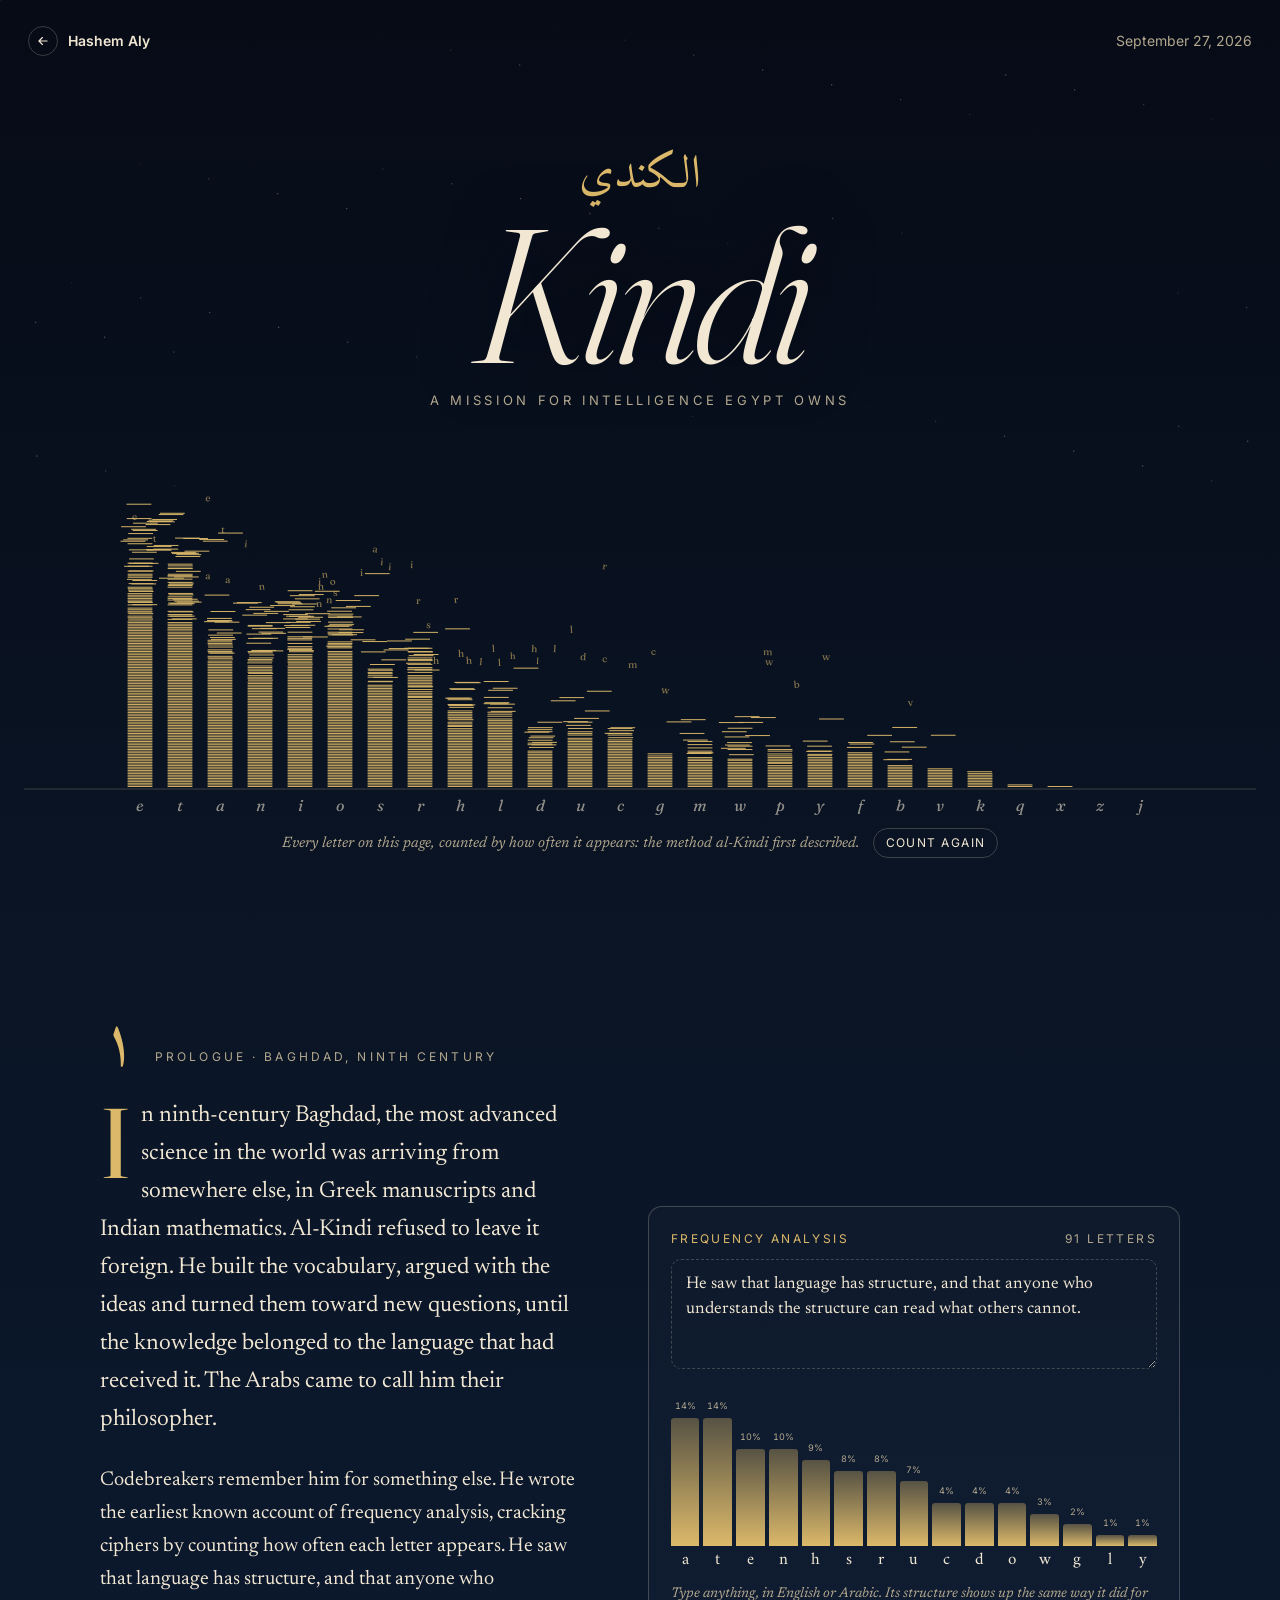
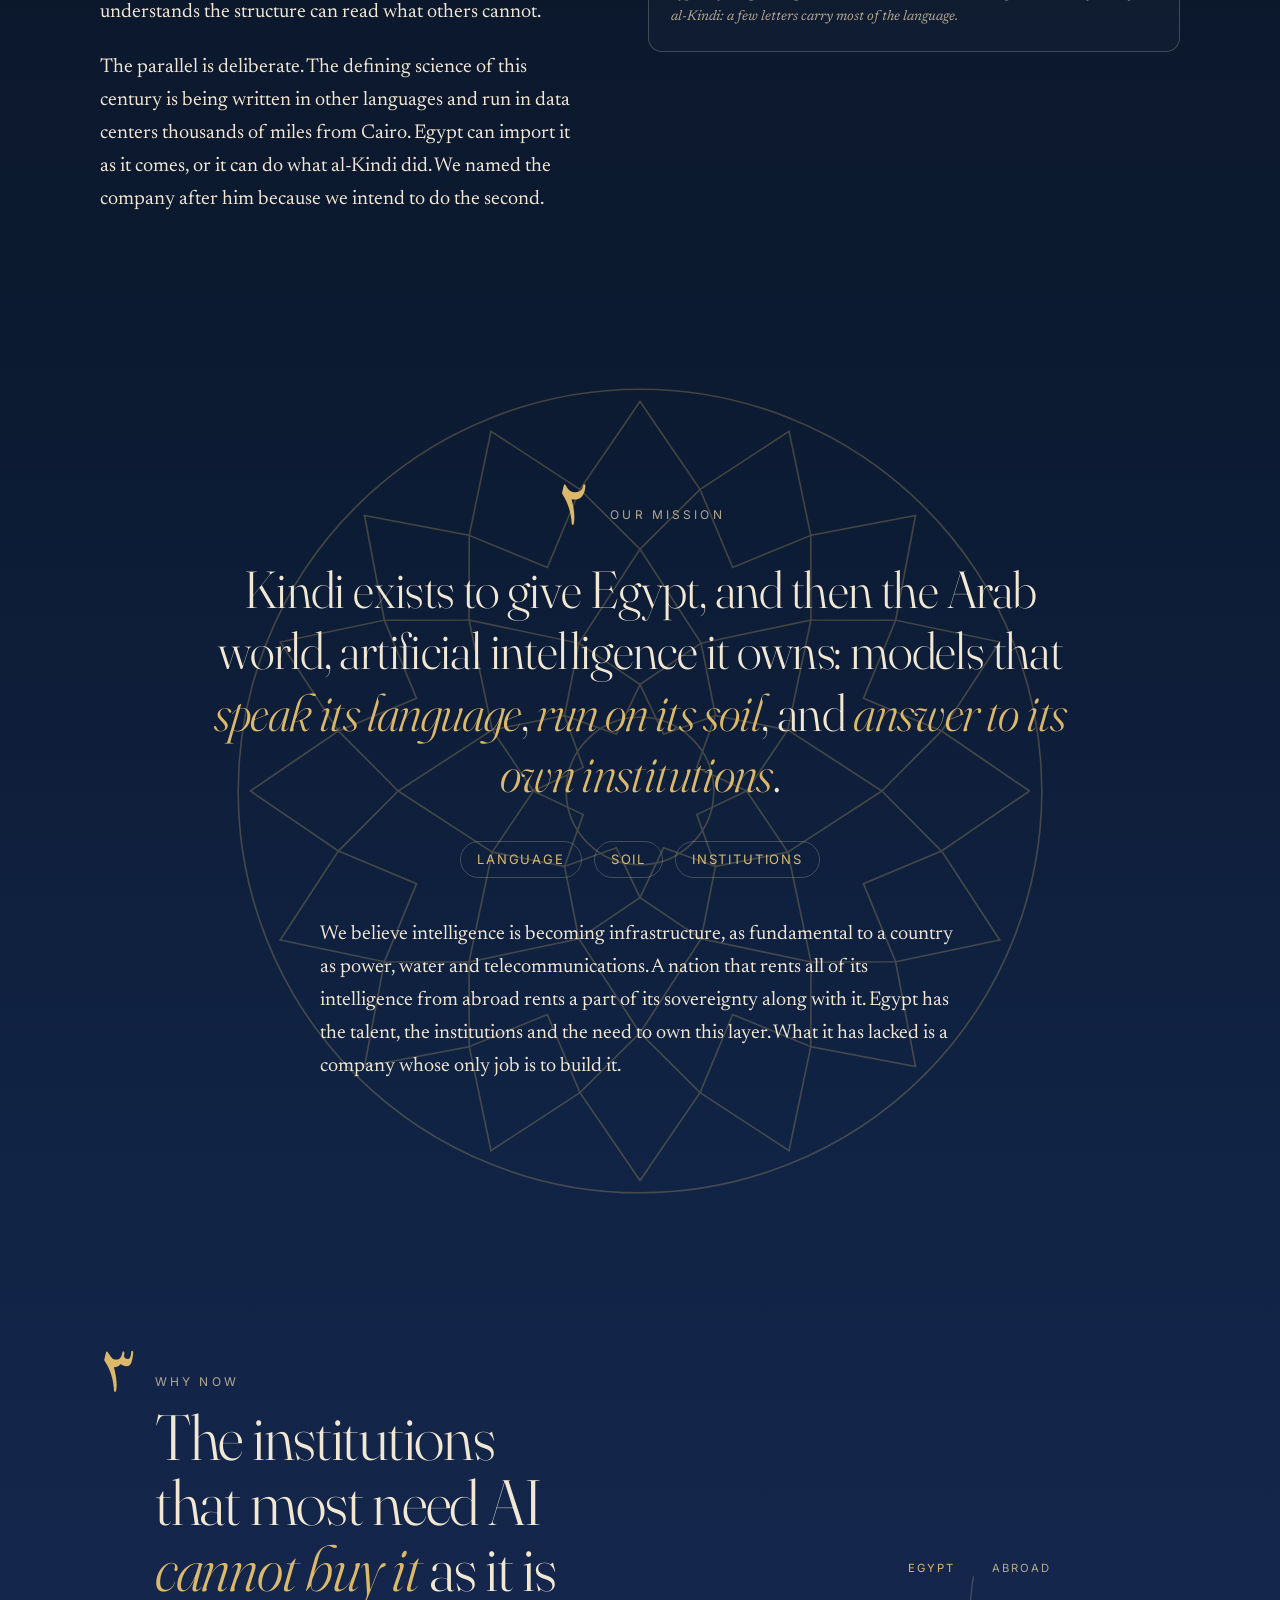
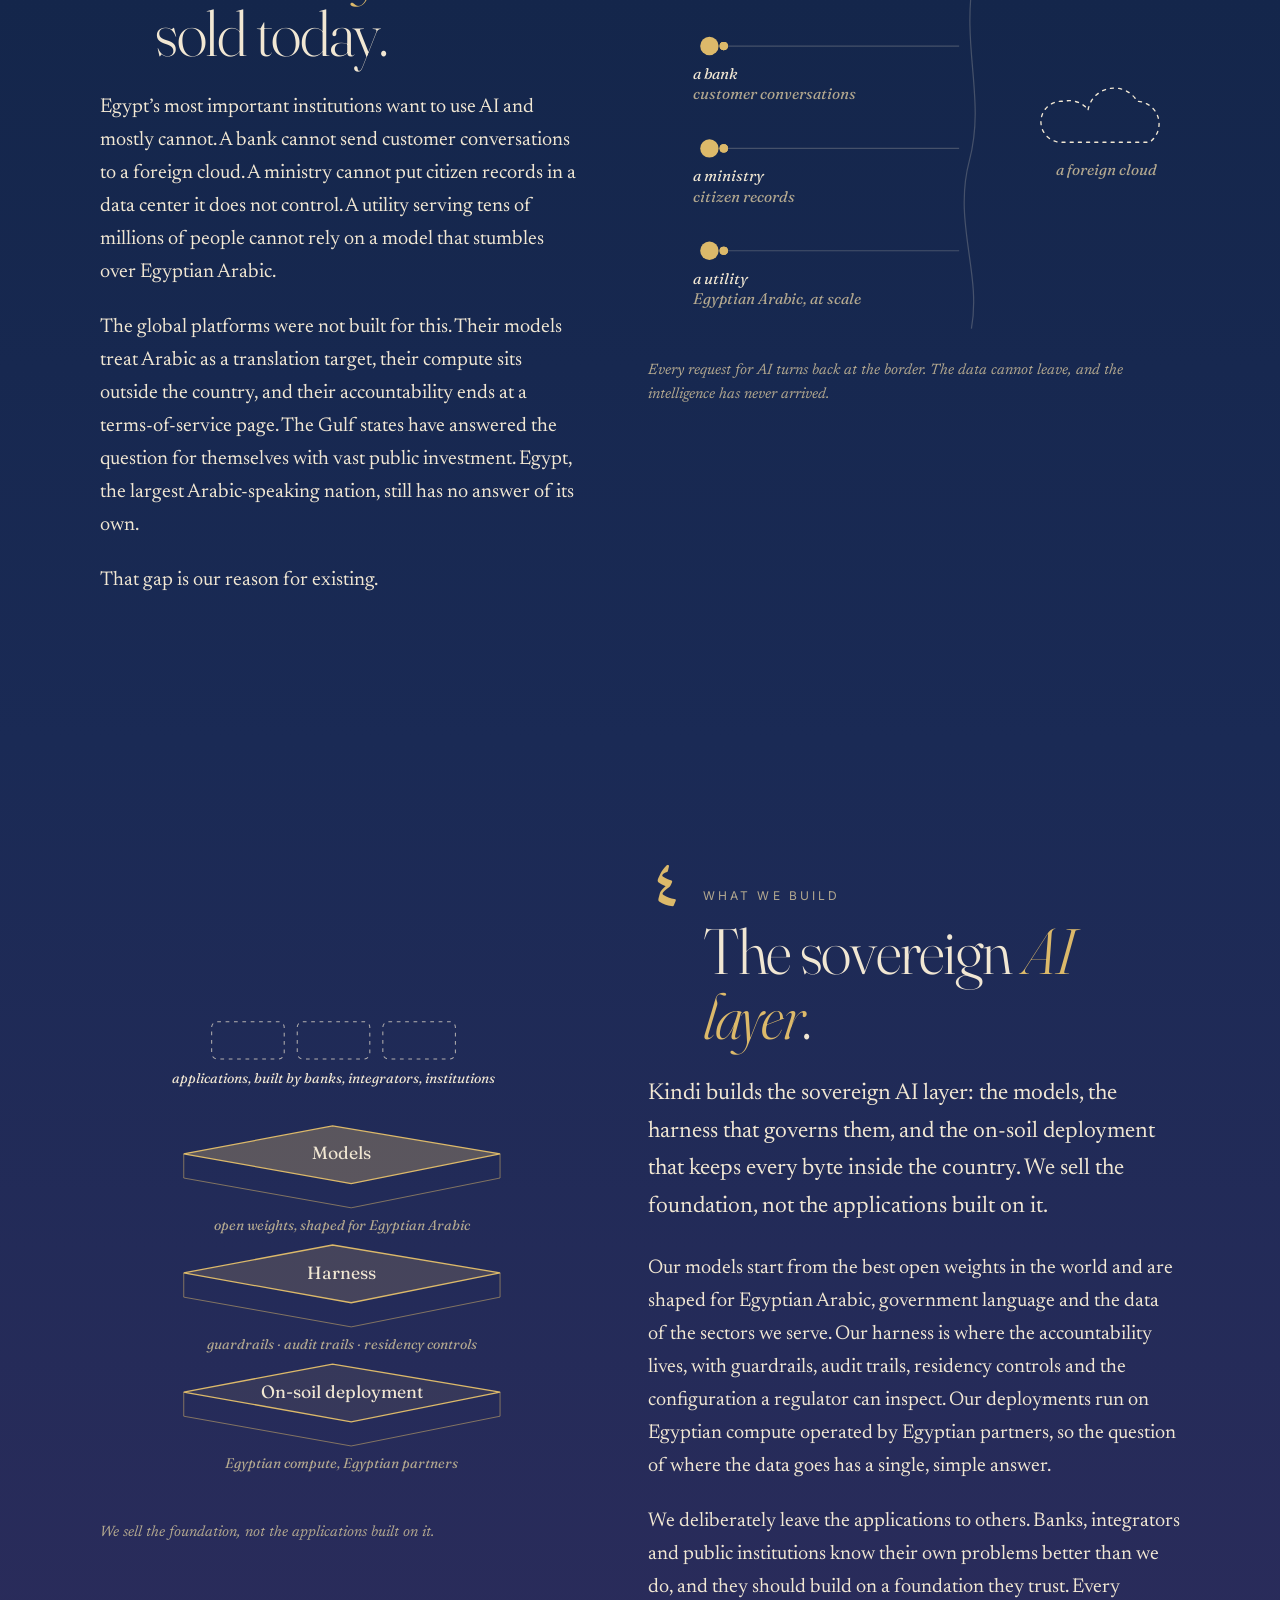
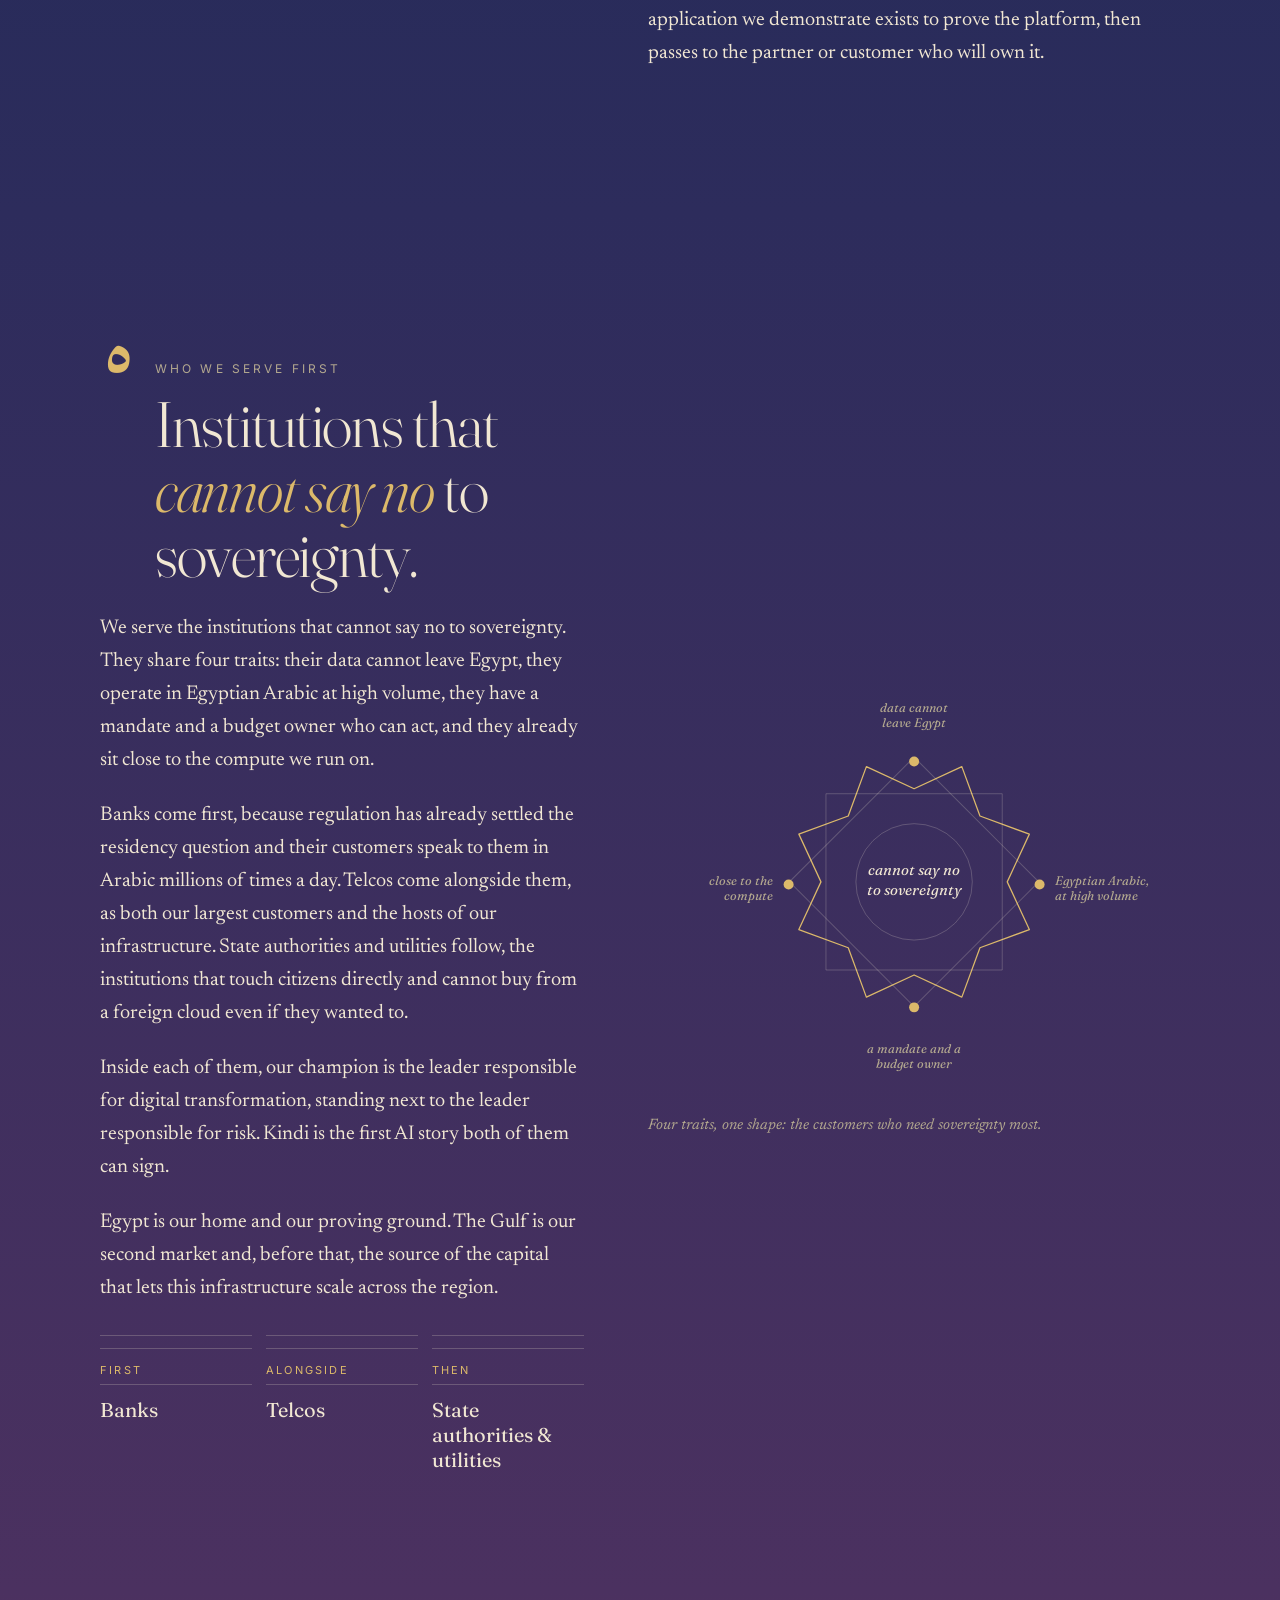
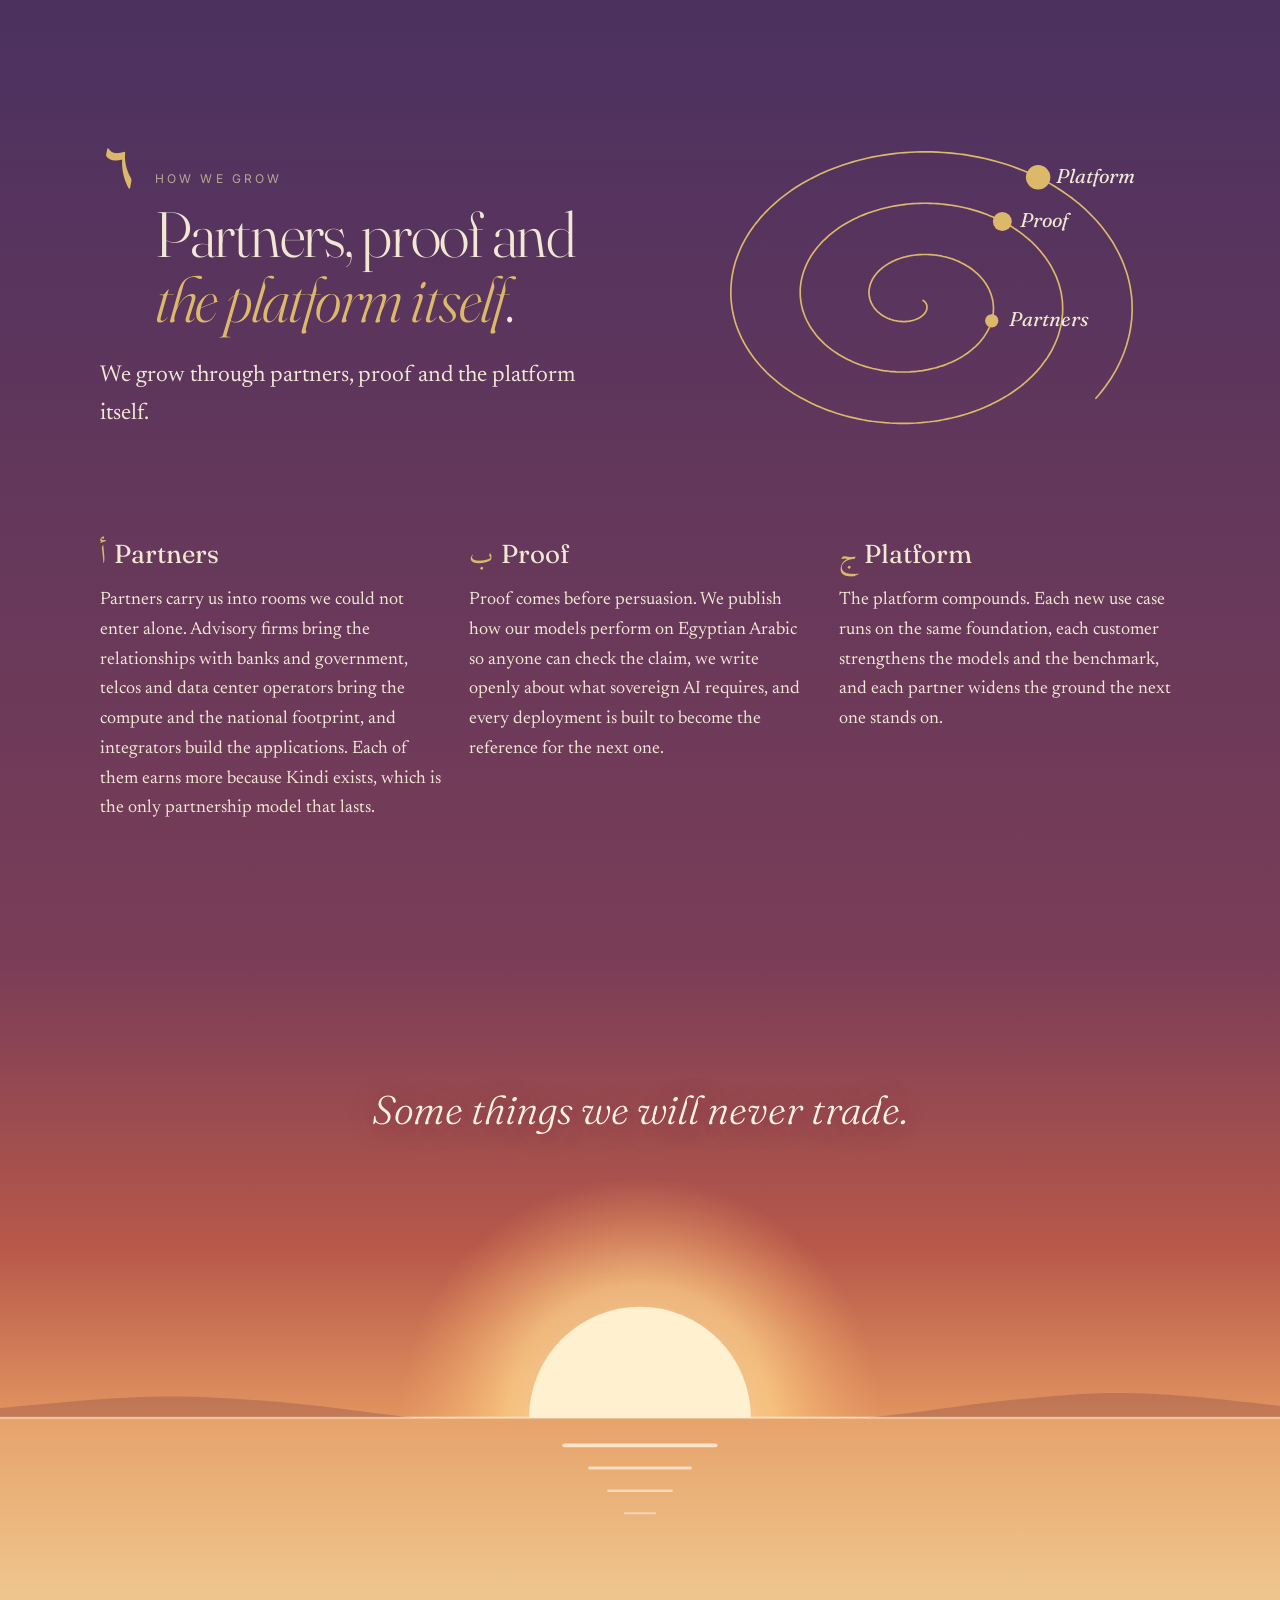
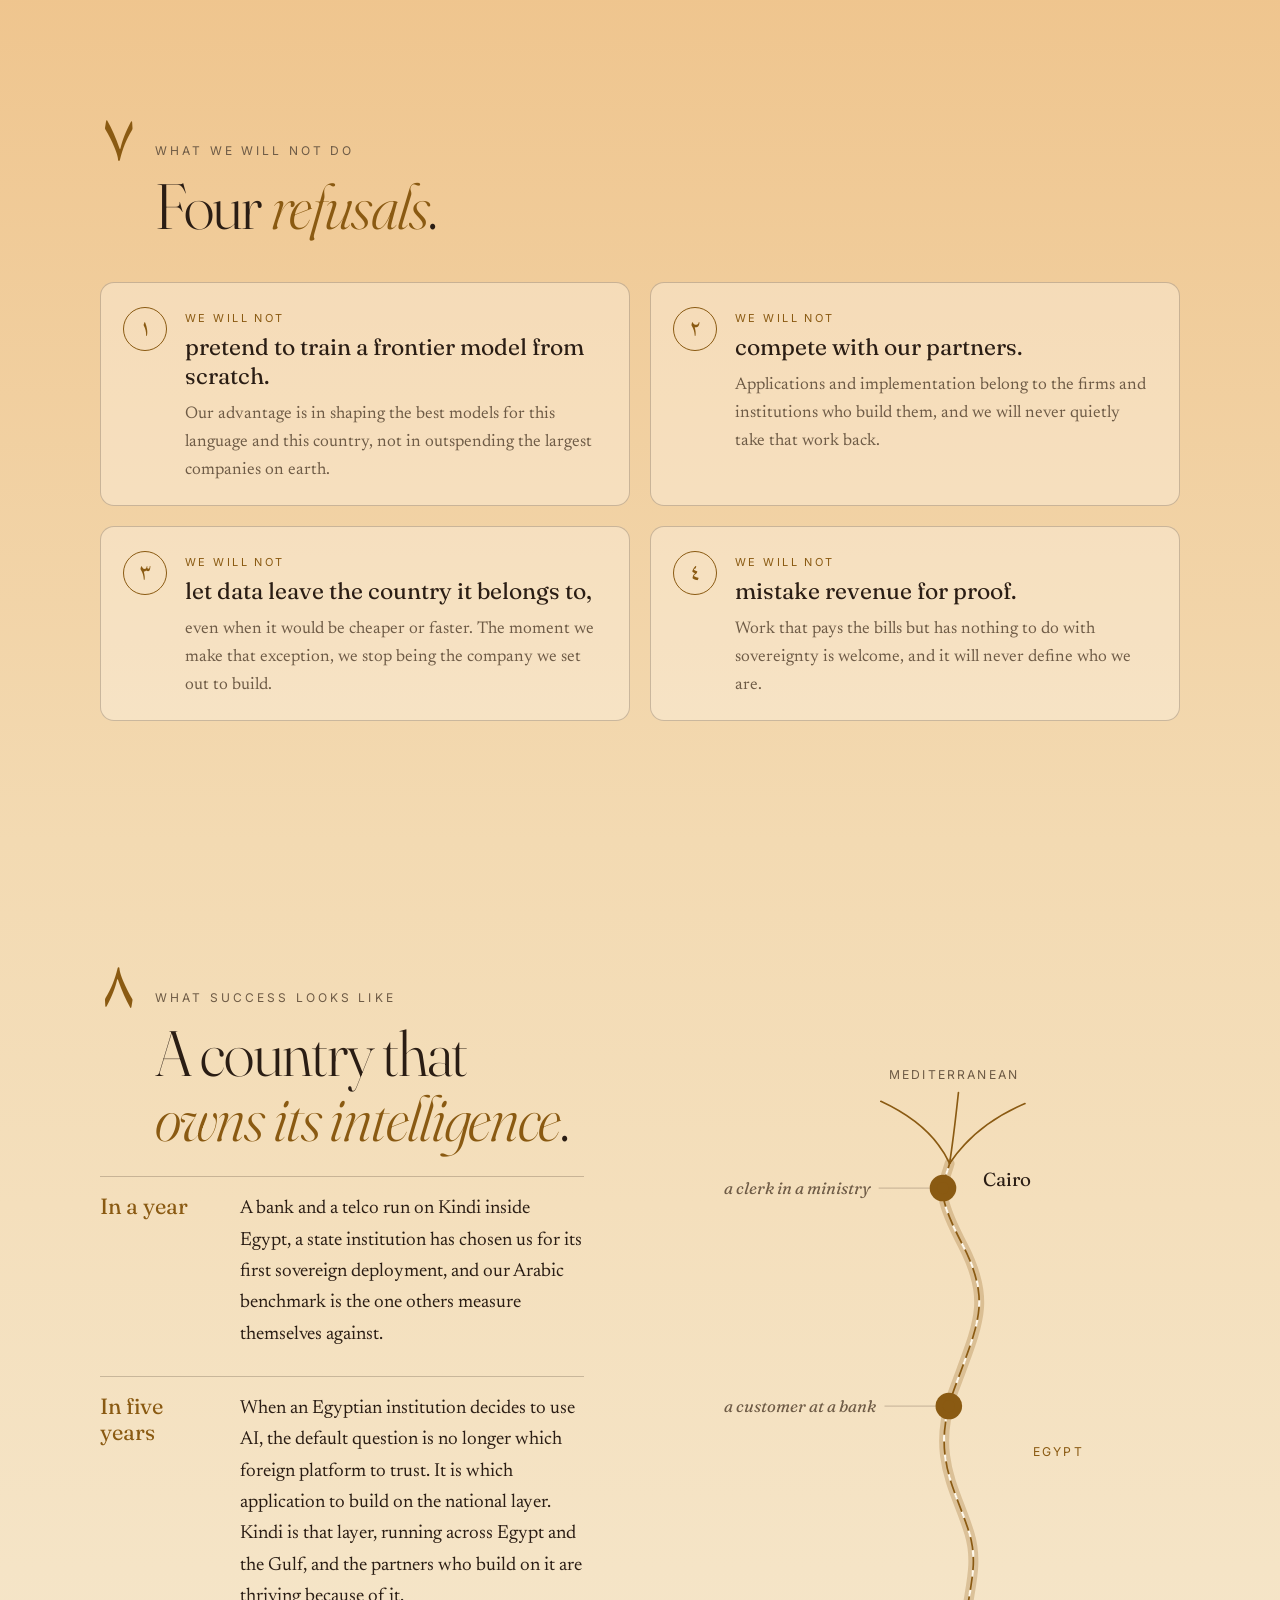
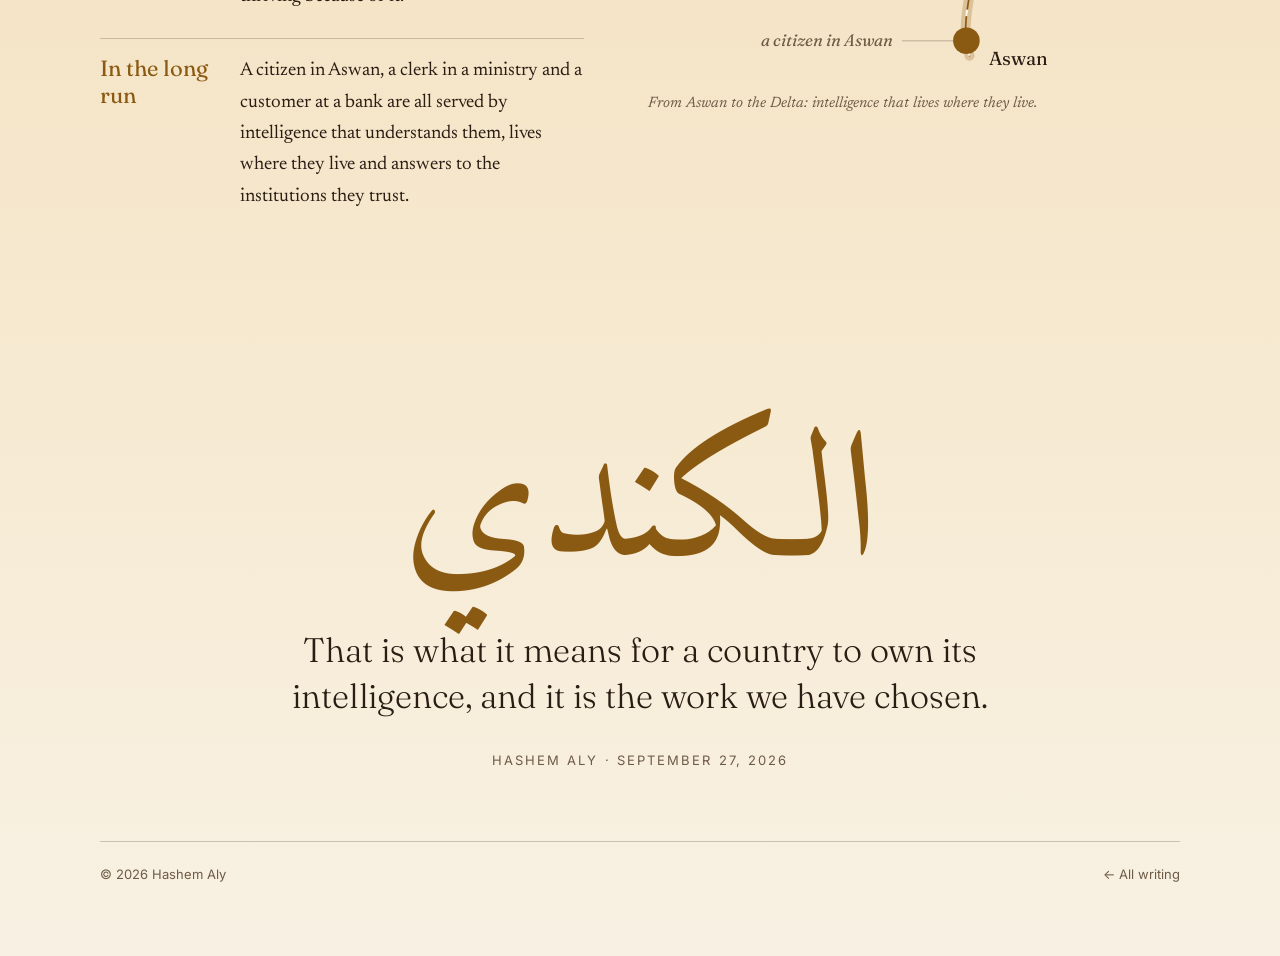
==== kindi/index.html @ 99e399ea "Add Kindi Mission page A bespoke page for the Kindi mission statement that moves from a ninth-centur" ====
<!doctype html>
<html lang="en">
<head>
<meta charset="utf-8">
<meta name="viewport" content="width=device-width, initial-scale=1">
<title>Kindi Mission — Hashem Aly</title>
<meta name="description" content="Kindi exists to give Egypt, and then the Arab world, artificial intelligence it owns: models that speak its language, run on its soil, and answer to its own institutions.">
<meta property="og:title" content="Kindi Mission">
<meta property="og:description" content="Artificial intelligence Egypt owns: models that speak its language, run on its soil, and answer to its own institutions.">
<link rel="preconnect" href="https://fonts.googleapis.com">
<link rel="preconnect" href="https://fonts.gstatic.com" crossorigin>
<link href="https://fonts.googleapis.com/css2?family=Amiri:ital,wght@0,400;0,700;1,400&family=Fraunces:ital,opsz,wght@0,9..144,300..700;1,9..144,300..600&family=Newsreader:ital,opsz,wght@0,6..72,400..600;1,6..72,400..500&family=Inter:wght@400;500;600&display=swap" rel="stylesheet">
<link rel="icon" href="data:image/svg+xml,%3Csvg xmlns='http://www.w3.org/2000/svg' viewBox='0 0 32 32'%3E%3Ccircle cx='16' cy='16' r='14' fill='%230a1424'/%3E%3Cpath d='M16 5l3.2 7.8L27 16l-7.8 3.2L16 27l-3.2-7.8L5 16l7.8-3.2z' fill='%23d9b667'/%3E%3C/svg%3E">
<style>
  :root {
    --night-fg: #f1e7d3;
    --night-muted: #b3a88f;
    --night-gold: #dcb96a;
    --night-line: rgba(241, 231, 211, .22);
    --day-fg: #2a1d14;
    --day-muted: #6e5b46;
    --day-gold: #8a5a12;
    --day-line: rgba(42, 29, 20, .22);
  }
  * { box-sizing: border-box; }
  html { -webkit-text-size-adjust: 100%; scroll-behavior: smooth; }
  body {
    margin: 0; background: #060b16; color: var(--night-fg);
    font-family: "Newsreader", Georgia, serif; font-size: 20px; line-height: 1.65;
    -webkit-font-smoothing: antialiased; overflow-x: hidden;
  }
  a { color: inherit; }
  .tone-night { --fg: var(--night-fg); --muted: var(--night-muted); --gold: var(--night-gold); --line: var(--night-line); color: var(--fg); }
  .tone-day { --fg: var(--day-fg); --muted: var(--day-muted); --gold: var(--day-gold); --line: var(--day-line); color: var(--fg); }

  section { position: relative; padding: 120px 24px; }
  .inner { max-width: 1080px; margin: 0 auto; position: relative; z-index: 1; }
  .text { max-width: 640px; }
  .grid { display: grid; grid-template-columns: minmax(0, 1fr) minmax(0, 1.1fr); gap: 64px; align-items: center; }
  .grid.flip > :first-child { order: 2; }

  /* ---------- top bar ---------- */
  .bar {
    position: absolute; top: 0; left: 0; right: 0; z-index: 5;
    display: flex; justify-content: space-between; align-items: center;
    padding: 26px 28px; font-family: "Inter", system-ui, sans-serif; font-size: 14px; color: var(--night-muted);
  }
  .bar a { text-decoration: none; display: inline-flex; align-items: center; gap: 10px; color: var(--night-fg); font-weight: 600; }
  .bar .arrow { display: grid; place-items: center; width: 30px; height: 30px; border-radius: 50%; border: 1px solid var(--night-line); transition: all .25s; }
  .bar a:hover .arrow { background: var(--night-gold); border-color: var(--night-gold); color: #0a1424; transform: translateX(-3px); }

  /* ---------- margin nav ---------- */
  .margin {
    position: fixed; left: 22px; top: 50%; transform: translateY(-50%); z-index: 6;
    display: flex; flex-direction: column; gap: 14px; font-family: "Amiri", serif; font-size: 18px;
    opacity: 0; transition: opacity .6s;
  }
  .margin.show { opacity: 1; }
  .margin a { text-decoration: none; color: var(--mcolor, #b3a88f); opacity: .45; transition: opacity .3s, transform .3s, color .6s; line-height: 1; }
  .margin a.on { opacity: 1; transform: scale(1.35); color: var(--mgold, #dcb96a); }

  /* ---------- hero ---------- */
  .hero { height: 100vh; min-height: 640px; padding: 0; background: linear-gradient(#060b16, #0a1424); overflow: hidden; }
  #cipher { position: absolute; inset: 0; width: 100%; height: 100%; display: block; }
  .hero .title {
    position: absolute; left: 0; right: 0; top: 17vh; text-align: center; z-index: 2; pointer-events: none;
    padding: 0 16px;
  }
  .hero .ar { font-family: "Amiri", serif; font-size: clamp(30px, 5vw, 46px); color: var(--night-gold); line-height: 1; opacity: 0; animation: rise 1.6s ease-out .4s forwards; }
  .hero h1 {
    font-family: "Fraunces", Georgia, serif; font-weight: 300; font-style: italic;
    font-size: clamp(76px, 15vw, 190px); line-height: .9; letter-spacing: -.03em; margin: 10px 0 10px;
    font-variation-settings: "opsz" 144; opacity: 0; animation: rise 1.8s ease-out .8s forwards;
    text-shadow: 0 0 60px rgba(6, 11, 22, .9);
  }
  .hero .sub { font-family: "Inter", system-ui, sans-serif; font-size: 13px; letter-spacing: .28em; text-transform: uppercase; color: var(--night-muted); opacity: 0; animation: rise 1.6s ease-out 1.3s forwards; }
  .hero .cap {
    position: absolute; left: 0; right: 0; bottom: 26px; text-align: center; z-index: 2; padding: 0 20px;
    font-style: italic; font-size: 15px; color: var(--night-muted); opacity: 0; transition: opacity 1.2s;
  }
  .hero .cap.show { opacity: 1; }
  .hero .cap button { font: inherit; font-style: normal; font-family: "Inter", sans-serif; font-size: 12px; letter-spacing: .12em; text-transform: uppercase; background: none; border: 1px solid var(--night-line); color: var(--night-fg); border-radius: 999px; padding: 4px 12px; margin-left: 10px; cursor: pointer; }
  .hero .cap button:hover { border-color: var(--night-gold); color: var(--night-gold); }
  @keyframes rise { from { opacity: 0; transform: translateY(16px); } to { opacity: 1; transform: none; } }

  /* ---------- section heads ---------- */
  .head { display: flex; align-items: baseline; gap: 18px; margin-bottom: 26px; }
  .num { font-family: "Amiri", serif; font-size: 64px; line-height: .8; color: var(--gold); }
  .label { font-family: "Inter", system-ui, sans-serif; font-size: 12px; letter-spacing: .26em; text-transform: uppercase; color: var(--muted); }
  h2 { font-family: "Fraunces", Georgia, serif; font-weight: 300; font-size: clamp(38px, 5.2vw, 64px); line-height: 1.02; letter-spacing: -.02em; margin: 6px 0 0; font-variation-settings: "opsz" 144; }
  h2 em { color: var(--gold); }
  p { margin: 0 0 1.1em; }
  .lead { font-size: 23px; }
  .muted { color: var(--muted); }

  /* ---------- prologue ---------- */
  .dropcap::first-letter { float: left; font-family: "Fraunces", serif; font-size: 4.3em; line-height: .8; padding: .06em .1em 0 0; color: var(--gold); }
  .analyzer { border: 1px solid var(--line); border-radius: 14px; padding: 22px; background: rgba(255, 255, 255, .02); }
  .analyzer .k { font-family: "Inter", sans-serif; font-size: 12px; letter-spacing: .2em; text-transform: uppercase; color: var(--gold); margin-bottom: 10px; display: flex; justify-content: space-between; gap: 12px; }
  .analyzer textarea {
    width: 100%; min-height: 110px; resize: vertical; background: transparent; color: var(--fg);
    border: 1px dashed var(--line); border-radius: 10px; padding: 12px 14px; font: inherit; font-size: 17px; line-height: 1.5;
  }
  .analyzer textarea:focus { outline: none; border-color: var(--gold); }
  .bars { display: flex; align-items: flex-end; gap: 4px; height: 170px; margin-top: 18px; }
  .bars .b { flex: 1; display: flex; flex-direction: column; align-items: center; justify-content: flex-end; height: 100%; min-width: 0; }
  .bars .fill { width: 100%; background: linear-gradient(to top, var(--gold), rgba(220, 185, 106, .35)); border-radius: 3px 3px 0 0; transition: height .6s cubic-bezier(.3, .9, .3, 1); }
  .bars .ch { font-family: "Amiri", "Fraunces", serif; font-size: 17px; margin-top: 6px; color: var(--fg); line-height: 1; }
  .bars .pc { font-family: "Inter", sans-serif; font-size: 9px; color: var(--muted); margin-bottom: 4px; font-variant-numeric: tabular-nums; }
  .analyzer .hint { font-size: 14px; color: var(--muted); font-style: italic; margin: 14px 0 0; }

  /* ---------- mission ---------- */
  .mission { text-align: center; overflow: hidden; }
  .rosette { position: absolute; left: 50%; top: 50%; width: min(820px, 120vw); transform: translate(-50%, -50%); opacity: .26; pointer-events: none; }
  .rosette path, .rosette circle { fill: none; stroke: var(--gold); stroke-width: .8; }
  .mission blockquote {
    margin: 30px auto 36px; max-width: 900px; font-family: "Fraunces", Georgia, serif; font-weight: 300;
    font-size: clamp(30px, 4.2vw, 52px); line-height: 1.18; letter-spacing: -.012em; font-variation-settings: "opsz" 144;
  }
  .mission blockquote .w { display: inline-block; opacity: 0; transform: translateY(14px); filter: blur(6px); transition: opacity .9s, transform .9s, filter .9s; }
  .mission.in blockquote .w { opacity: 1; transform: none; filter: none; }
  .mission blockquote em { color: var(--gold); }
  .mission .text { margin: 0 auto; text-align: left; }
  .pillars { display: flex; justify-content: center; flex-wrap: wrap; gap: 12px; margin: 0 0 40px; font-family: "Inter", sans-serif; font-size: 13px; letter-spacing: .14em; text-transform: uppercase; }
  .pillars span { border: 1px solid var(--line); border-radius: 999px; padding: 7px 16px; color: var(--gold); }

  /* ---------- diagrams ---------- */
  svg.dg { width: 100%; height: auto; display: block; overflow: visible; }
  .dg text { font-family: "Fraunces", Georgia, serif; font-style: italic; font-size: 15px; fill: var(--muted); }
  .dg text.fg { fill: var(--fg); }
  .dg text.gd { fill: var(--gold); }
  .dg text.sc { font-family: "Inter", sans-serif; font-style: normal; font-size: 11px; letter-spacing: .18em; text-transform: uppercase; }
  .dg .ln { fill: none; stroke: var(--line); stroke-width: 1.2; }
  .dg .gl { fill: none; stroke: var(--gold); stroke-width: 1.5; stroke-linecap: round; stroke-linejoin: round; }
  .dg .fl { fill: var(--gold); }
  .dg .fg-s { fill: none; stroke: var(--fg); stroke-width: 1.3; stroke-linecap: round; stroke-linejoin: round; }
  .draw { stroke-dasharray: var(--len, 2000); stroke-dashoffset: var(--len, 2000); transition: stroke-dashoffset 2.2s cubic-bezier(.6, .1, .2, 1); }
  .in .draw { stroke-dashoffset: 0; }
  .pop { opacity: 0; transition: opacity .9s ease, transform .9s ease; }
  .in .pop { opacity: 1; }
  figure { margin: 0; }
  figcaption { font-style: italic; font-size: 15px; color: var(--muted); margin-top: 14px; }

  /* why now: data that cannot leave */
  .probe { animation: probe 3.6s cubic-bezier(.45, .05, .35, 1) infinite; animation-play-state: paused; }
  .in .probe { animation-play-state: running; }
  @keyframes probe {
    0% { transform: translateX(0); opacity: 0; }
    12% { opacity: 1; }
    48% { transform: translateX(var(--d)); opacity: 1; }
    52% { transform: translateX(var(--d)); opacity: .6; }
    92% { transform: translateX(0); opacity: 1; }
    100% { transform: translateX(0); opacity: 0; }
  }
  .ripple { transform-box: fill-box; transform-origin: center; animation: ripple 3.6s ease-out infinite; animation-play-state: paused; opacity: 0; }
  .in .ripple { animation-play-state: running; }
  @keyframes ripple { 0%, 44% { opacity: 0; transform: scale(.3); } 50% { opacity: .9; transform: scale(1); } 70%, 100% { opacity: 0; transform: scale(2.2); } }

  /* what we build: strata */
  .slab { transform: translateY(-60px); opacity: 0; transition: transform 1.1s cubic-bezier(.2, .9, .25, 1.15), opacity .8s; }
  .in .slab { transform: none; opacity: 1; }
  .slab polygon { stroke: var(--gold); stroke-width: 1.4; }
  .apps rect { fill: none; stroke: var(--fg); stroke-dasharray: 4 5; stroke-width: 1.1; opacity: .7; }
  .apps { animation: hover 5s ease-in-out infinite; }
  @keyframes hover { 50% { transform: translateY(-6px); } }

  /* who we serve: star */
  .star-spin { transform-box: fill-box; transform-origin: center; animation: spin 90s linear infinite; }
  @keyframes spin { to { transform: rotate(360deg); } }
  .order { display: grid; grid-template-columns: repeat(3, 1fr); gap: 14px; margin-top: 30px; }
  .order div { border-top: 1px solid var(--line); padding-top: 12px; }
  .order .k { font-family: "Inter", sans-serif; font-size: 11px; letter-spacing: .2em; text-transform: uppercase; color: var(--gold); }
  .order .t { font-family: "Fraunces", serif; font-size: 20px; line-height: 1.25; margin-top: 4px; }

  /* how we grow */
  .trio { display: grid; grid-template-columns: repeat(3, 1fr); gap: 28px; margin-top: 44px; }
  .trio h3 { font-family: "Fraunces", serif; font-weight: 400; font-size: 26px; margin: 0 0 8px; }
  .trio h3 span { font-family: "Amiri", serif; color: var(--gold); margin-right: 8px; }
  .trio p { font-size: 18px; }

  /* sunrise */
  .sunrise { padding: 0; height: 70vh; min-height: 420px; overflow: hidden; background: linear-gradient(#7a3d57 0%, #b8584a 45%, #e59a62 75%, #efc58e 100%); }
  .sunrise svg { position: absolute; left: 0; right: 0; bottom: 0; width: 100%; height: 100%; }
  .sun { transform: translateY(120px); transition: transform 3.5s cubic-bezier(.2, .8, .2, 1); }
  .sunrise.in .sun { transform: none; }
  .glint { animation: glint 4s ease-in-out infinite; }
  @keyframes glint { 50% { opacity: .35; } }
  .sunrise .line {
    position: absolute; left: 0; right: 0; top: 18%; text-align: center; z-index: 2; padding: 0 20px;
    font-family: "Fraunces", serif; font-style: italic; font-weight: 300; font-size: clamp(24px, 3.4vw, 40px); color: #fff4e2;
    text-shadow: 0 2px 30px rgba(90, 30, 30, .4);
  }

  /* will not */
  .vows { display: grid; grid-template-columns: 1fr 1fr; gap: 20px; margin-top: 44px; }
  .vow {
    position: relative; border: 1px solid var(--line); border-radius: 14px; padding: 26px 26px 20px 84px;
    background: rgba(255, 250, 240, .35); opacity: 0; transform: translateY(20px); transition: opacity .8s, transform .8s;
  }
  .in .vow { opacity: 1; transform: none; }
  .vow .seal {
    position: absolute; left: 22px; top: 24px; width: 44px; height: 44px; border-radius: 50%;
    border: 1.5px solid var(--gold); display: grid; place-items: center; font-family: "Amiri", serif; font-size: 22px; color: var(--gold);
  }
  .vow .no { font-family: "Inter", sans-serif; font-size: 11px; letter-spacing: .22em; text-transform: uppercase; color: var(--gold); }
  .vow .t { font-family: "Fraunces", serif; font-size: 23px; line-height: 1.25; margin: 6px 0 10px; }
  .vow p { font-size: 17px; color: var(--muted); margin: 0; }

  /* success */
  .horizons { display: grid; gap: 26px; }
  .hz { display: grid; grid-template-columns: 120px 1fr; gap: 20px; border-top: 1px solid var(--line); padding-top: 16px; }
  .hz .k { font-family: "Fraunces", serif; font-size: 22px; color: var(--gold); line-height: 1.2; }
  .hz p { margin: 0; font-size: 19px; }
  .water { stroke-dasharray: 6 12; animation: flow 1.6s linear infinite; }
  @keyframes flow { to { stroke-dashoffset: -36; } }
  .light { transform-box: fill-box; transform-origin: center; }
  .in .light { animation: breathe 3s ease-in-out infinite; }
  @keyframes breathe { 50% { transform: scale(1.5); opacity: .55; } }

  /* coda */
  .coda { text-align: center; padding-top: 80px; padding-bottom: 60px; }
  .coda .ar { font-family: "Amiri", serif; font-size: clamp(80px, 16vw, 180px); line-height: 1.1; color: var(--gold); }
  .coda .ar span { display: inline-block; opacity: 0; transform: translateY(20px); transition: opacity 1.4s, transform 1.4s; }
  .coda.in .ar span { opacity: 1; transform: none; }
  .coda p.last { font-family: "Fraunces", serif; font-weight: 300; font-size: clamp(24px, 3vw, 34px); line-height: 1.35; max-width: 820px; margin: 18px auto 30px; }
  .sig { font-family: "Inter", sans-serif; font-size: 13px; letter-spacing: .16em; text-transform: uppercase; color: var(--muted); }
  footer { display: flex; flex-wrap: wrap; justify-content: space-between; gap: 12px; max-width: 1080px; margin: 70px auto 0; padding: 22px 0 10px; border-top: 1px solid var(--line); font-family: "Inter", sans-serif; font-size: 13px; color: var(--muted); }
  footer a { text-decoration: none; }
  footer a:hover { color: var(--fg); }

  /* reveal for prose blocks */
  .rv { opacity: 0; transform: translateY(18px); transition: opacity 1s ease, transform 1s ease; }
  .rv.in { opacity: 1; transform: none; }

  @media (max-width: 900px) {
    .grid, .grid.flip { grid-template-columns: 1fr; gap: 36px; }
    .grid.flip > :first-child { order: 0; }
    .margin { display: none; }
    .trio, .vows { grid-template-columns: 1fr; }
  }
  @media (max-width: 640px) {
    body { font-size: 18px; }
    section { padding: 84px 16px; }
    .bar { padding: 20px 16px; }
    .lead { font-size: 20px; }
    .num { font-size: 50px; }
    .dg text { font-size: 19px; }
    .dg text.sc { font-size: 13px; }
    .order { grid-template-columns: 1fr; }
    .hz { grid-template-columns: 1fr; gap: 4px; }
    .vow { padding: 22px 18px 18px 74px; }
    .vow .seal { left: 16px; }
    .bars .ch { font-size: 14px; }
    .bars .pc { display: none; }
  }
  @media (prefers-reduced-motion: reduce) {
    *, *::before, *::after { animation-duration: .01ms !important; animation-iteration-count: 1 !important; transition-duration: .01ms !important; }
    .probe, .ripple { display: none; }
  }
</style>
</head>
<body>

<nav class="margin" id="margin" aria-label="Sections">
  <a href="#prologue" title="Prologue">١</a>
  <a href="#mission" title="Our mission">٢</a>
  <a href="#why" title="Why now">٣</a>
  <a href="#build" title="What we build">٤</a>
  <a href="#serve" title="Who we serve first">٥</a>
  <a href="#grow" title="How we grow">٦</a>
  <a href="#vows" title="What we will not do">٧</a>
  <a href="#success" title="What success looks like">٨</a>
</nav>

<!-- ============================== HERO ============================== -->
<section class="hero tone-night" aria-label="Kindi Mission">
  <div class="bar">
    <a href="../"><span class="arrow"><svg width="14" height="14" viewBox="0 0 24 24" fill="none" stroke="currentColor" stroke-width="2" stroke-linecap="round" stroke-linejoin="round"><path d="M19 12H5M11 18l-6-6 6-6"/></svg></span>Hashem Aly</a>
    <span>September 27, 2026</span>
  </div>
  <canvas id="cipher" aria-hidden="true"></canvas>
  <div class="title">
    <div class="ar" lang="ar">الكندي</div>
    <h1>Kindi</h1>
    <div class="sub">A mission for intelligence Egypt owns</div>
  </div>
  <p class="cap" id="cap">Every letter on this page, counted by how often it appears: the method al-Kindi first described. <button id="recount" type="button">Count again</button></p>
</section>

<main id="doc">

<!-- ============================== PROLOGUE ============================== -->
<section id="prologue" class="tone-night" style="background: linear-gradient(#0a1424, #0c1a31)">
  <div class="inner grid">
    <div class="text">
      <div class="head rv"><span class="num">١</span><span class="label">Prologue · Baghdad, ninth century</span></div>
      <p class="dropcap lead rv">In ninth-century Baghdad, the most advanced science in the world was arriving from somewhere else, in Greek manuscripts and Indian mathematics. Al-Kindi refused to leave it foreign. He built the vocabulary, argued with the ideas and turned them toward new questions, until the knowledge belonged to the language that had received it. The Arabs came to call him their philosopher.</p>
      <p class="rv">Codebreakers remember him for something else. He wrote the earliest known account of frequency analysis, cracking ciphers by counting how often each letter appears. He saw that language has structure, and that anyone who understands the structure can read what others cannot.</p>
      <p class="rv">The parallel is deliberate. The defining science of this century is being written in other languages and run in data centers thousands of miles from Cairo. Egypt can import it as it comes, or it can do what al-Kindi did. We named the company after him because we intend to do the second.</p>
    </div>
    <div class="analyzer rv" aria-label="Frequency analysis demonstration">
      <div class="k"><span>Frequency analysis</span><span class="muted" id="an-n"></span></div>
      <textarea id="an-in" spellcheck="false" aria-label="Text to analyse">He saw that language has structure, and that anyone who understands the structure can read what others cannot.</textarea>
      <div class="bars" id="an-bars"></div>
      <p class="hint">Type anything, in English or Arabic. Its structure shows up the same way it did for al-Kindi: a few letters carry most of the language.</p>
    </div>
  </div>
</section>

<!-- ============================== MISSION ============================== -->
<section id="mission" class="mission tone-night" style="background: linear-gradient(#0c1a31, #112446)">
  <svg class="rosette" viewBox="-200 -200 400 400" aria-hidden="true" id="rosette"></svg>
  <div class="inner">
    <div class="head rv" style="justify-content:center"><span class="num">٢</span><span class="label">Our mission</span></div>
    <blockquote id="mq">Kindi exists to give Egypt, and then the Arab world, artificial intelligence it owns: models that <em>speak its language</em>, <em>run on its soil</em>, and <em>answer to its own institutions</em>.</blockquote>
    <div class="pillars rv"><span>Language</span><span>Soil</span><span>Institutions</span></div>
    <div class="text rv">
      <p>We believe intelligence is becoming infrastructure, as fundamental to a country as power, water and telecommunications. A nation that rents all of its intelligence from abroad rents a part of its sovereignty along with it. Egypt has the talent, the institutions and the need to own this layer. What it has lacked is a company whose only job is to build it.</p>
    </div>
  </div>
</section>

<!-- ============================== WHY NOW ============================== -->
<section id="why" class="tone-night" style="background: linear-gradient(#112446, #1a2a55)">
  <div class="inner grid">
    <div class="text">
      <div class="head rv"><span class="num">٣</span><div><span class="label">Why now</span><h2>The institutions that most need AI <em>cannot buy it</em> as it is sold today.</h2></div></div>
      <p class="rv">Egypt’s most important institutions want to use AI and mostly cannot. A bank cannot send customer conversations to a foreign cloud. A ministry cannot put citizen records in a data center it does not control. A utility serving tens of millions of people cannot rely on a model that stumbles over Egyptian Arabic.</p>
      <p class="rv">The global platforms were not built for this. Their models treat Arabic as a translation target, their compute sits outside the country, and their accountability ends at a terms-of-service page. The Gulf states have answered the question for themselves with vast public investment. Egypt, the largest Arabic-speaking nation, still has no answer of its own.</p>
      <p class="rv">That gap is our reason for existing.</p>
    </div>
    <figure class="rv" data-fig>
      <svg class="dg" viewBox="0 0 520 380" role="img" aria-label="A bank, a ministry and a utility inside Egypt send data toward a foreign cloud; every packet stops at the border and returns">
        <path class="ln draw" d="M318 20 C 306 90, 330 140, 314 200 S 326 310, 316 364" />
        <text class="sc gd" x="300" y="16" text-anchor="end">Egypt</text>
        <text class="sc" x="336" y="16">Abroad</text>
        <g class="pop">
          <path class="fg-s" d="M430 150 a26 26 0 0 1 48 -8 a22 22 0 0 1 12 40 h-88 a20 20 0 0 1 4 -40 a24 24 0 0 1 24 8z" stroke-dasharray="3 5"/>
          <text x="448" y="214" text-anchor="middle">a foreign cloud</text>
        </g>
        <g id="insts"></g>
      </svg>
      <figcaption>Every request for AI turns back at the border. The data cannot leave, and the intelligence has never arrived.</figcaption>
    </figure>
  </div>
</section>

<!-- ============================== WHAT WE BUILD ============================== -->
<section id="build" class="tone-night" style="background: linear-gradient(#1a2a55, #2d2c5c)">
  <div class="inner grid flip">
    <div class="text">
      <div class="head rv"><span class="num">٤</span><div><span class="label">What we build</span><h2>The sovereign <em>AI layer</em>.</h2></div></div>
      <p class="rv lead">Kindi builds the sovereign AI layer: the models, the harness that governs them, and the on-soil deployment that keeps every byte inside the country. We sell the foundation, not the applications built on it.</p>
      <p class="rv">Our models start from the best open weights in the world and are shaped for Egyptian Arabic, government language and the data of the sectors we serve. Our harness is where the accountability lives, with guardrails, audit trails, residency controls and the configuration a regulator can inspect. Our deployments run on Egyptian compute operated by Egyptian partners, so the question of where the data goes has a single, simple answer.</p>
      <p class="rv">We deliberately leave the applications to others. Banks, integrators and public institutions know their own problems better than we do, and they should build on a foundation they trust. Every application we demonstrate exists to prove the platform, then passes to the partner or customer who will own it.</p>
    </div>
    <figure class="rv" data-fig>
      <svg class="dg" viewBox="0 0 520 540" role="img" aria-label="Three stacked layers: on-soil deployment at the base, the harness in the middle, models on top, with applications built by others floating above">
        <g class="apps">
          <rect x="120" y="18" width="78" height="40" rx="6"/><rect x="212" y="18" width="78" height="40" rx="6"/><rect x="304" y="18" width="78" height="40" rx="6"/>
          <text x="251" y="84" text-anchor="middle" class="fg">applications, built by banks, integrators, institutions</text>
        </g>
        <g id="strata"></g>
      </svg>
      <figcaption>We sell the foundation, not the applications built on it.</figcaption>
    </figure>
  </div>
</section>

<!-- ============================== WHO WE SERVE ============================== -->
<section id="serve" class="tone-night" style="background: linear-gradient(#2d2c5c, #4b3160)">
  <div class="inner grid">
    <div class="text">
      <div class="head rv"><span class="num">٥</span><div><span class="label">Who we serve first</span><h2>Institutions that <em>cannot say no</em> to sovereignty.</h2></div></div>
      <p class="rv">We serve the institutions that cannot say no to sovereignty. They share four traits: their data cannot leave Egypt, they operate in Egyptian Arabic at high volume, they have a mandate and a budget owner who can act, and they already sit close to the compute we run on.</p>
      <p class="rv">Banks come first, because regulation has already settled the residency question and their customers speak to them in Arabic millions of times a day. Telcos come alongside them, as both our largest customers and the hosts of our infrastructure. State authorities and utilities follow, the institutions that touch citizens directly and cannot buy from a foreign cloud even if they wanted to.</p>
      <p class="rv">Inside each of them, our champion is the leader responsible for digital transformation, standing next to the leader responsible for risk. Kindi is the first AI story both of them can sign.</p>
      <p class="rv">Egypt is our home and our proving ground. The Gulf is our second market and, before that, the source of the capital that lets this infrastructure scale across the region.</p>
      <div class="order rv">
        <div><div class="k">First</div><div class="t">Banks</div></div>
        <div><div class="k">Alongside</div><div class="t">Telcos</div></div>
        <div><div class="k">Then</div><div class="t">State authorities &amp; utilities</div></div>
      </div>
    </div>
    <figure class="rv" data-fig>
      <svg class="dg" viewBox="-320 -262 640 524" role="img" aria-label="An eight-pointed star with four traits at its points: data cannot leave Egypt; Egyptian Arabic at high volume; a mandate and a budget owner; close to the compute">
        <g id="star"></g>
      </svg>
      <figcaption>Four traits, one shape: the customers who need sovereignty most.</figcaption>
    </figure>
  </div>
</section>

<!-- ============================== HOW WE GROW ============================== -->
<section id="grow" class="tone-night" style="background: linear-gradient(#4b3160, #7a3d57)">
  <div class="inner">
    <div class="grid">
      <div class="text">
        <div class="head rv"><span class="num">٦</span><div><span class="label">How we grow</span><h2>Partners, proof and <em>the platform itself</em>.</h2></div></div>
        <p class="rv lead">We grow through partners, proof and the platform itself.</p>
      </div>
      <figure class="rv" data-fig>
        <svg class="dg" viewBox="-240 -170 480 340" role="img" aria-label="A spiral that widens with every turn, passing through partners, proof and platform">
          <g id="spiral"></g>
        </svg>
      </figure>
    </div>
    <div class="trio">
      <div class="rv"><h3><span>أ</span>Partners</h3><p>Partners carry us into rooms we could not enter alone. Advisory firms bring the relationships with banks and government, telcos and data center operators bring the compute and the national footprint, and integrators build the applications. Each of them earns more because Kindi exists, which is the only partnership model that lasts.</p></div>
      <div class="rv"><h3><span>ب</span>Proof</h3><p>Proof comes before persuasion. We publish how our models perform on Egyptian Arabic so anyone can check the claim, we write openly about what sovereign AI requires, and every deployment is built to become the reference for the next one.</p></div>
      <div class="rv"><h3><span>ج</span>Platform</h3><p>The platform compounds. Each new use case runs on the same foundation, each customer strengthens the models and the benchmark, and each partner widens the ground the next one stands on.</p></div>
    </div>
  </div>
</section>

<!-- ============================== SUNRISE ============================== -->
<section class="sunrise" id="sunrise" aria-hidden="true">
  <div class="line">Some things we will never trade.</div>
  <svg viewBox="0 0 1200 500" preserveAspectRatio="xMidYMax slice">
    <defs>
      <radialGradient id="sunG" cx="50%" cy="50%" r="50%"><stop offset="0" stop-color="#fff3d6"/><stop offset=".55" stop-color="#ffd58c"/><stop offset="1" stop-color="#ffb46a" stop-opacity="0"/></radialGradient>
      <linearGradient id="riverG" x1="0" x2="0" y1="0" y2="1"><stop offset="0" stop-color="#e6a36a"/><stop offset="1" stop-color="#efc58e"/></linearGradient>
    </defs>
    <g class="sun"><circle cx="600" cy="360" r="190" fill="url(#sunG)" opacity=".7"/><circle cx="600" cy="360" r="88" fill="#fff0cf"/></g>
    <rect x="0" y="360" width="1200" height="140" fill="url(#riverG)"/>
    <path d="M0 360 H1200" stroke="#fff4e2" stroke-width="1.5" opacity=".8"/>
    <g stroke="#fff4e2" stroke-linecap="round">
      <path class="glint" d="M540 382 H660" stroke-width="3" opacity=".8"/>
      <path class="glint" d="M560 400 H640" stroke-width="2.5" opacity=".7" style="animation-delay:.6s"/>
      <path class="glint" d="M575 418 H625" stroke-width="2" opacity=".6" style="animation-delay:1.2s"/>
      <path class="glint" d="M588 436 H612" stroke-width="1.6" opacity=".5" style="animation-delay:1.8s"/>
    </g>
    <path d="M0 360 C 120 352, 180 340, 260 344 S 380 356, 420 360 Z" fill="#8a4a46" opacity=".35"/>
    <path d="M1200 360 C 1080 350, 1020 336, 940 342 S 830 356, 780 360 Z" fill="#8a4a46" opacity=".35"/>
  </svg>
</section>

<!-- ============================== WILL NOT ============================== -->
<section id="vows" class="tone-day" style="background: linear-gradient(#efc58e, #f3dab2)">
  <div class="inner">
    <div class="head rv"><span class="num">٧</span><div><span class="label">What we will not do</span><h2>Four <em>refusals</em>.</h2></div></div>
    <div class="vows" data-fig>
      <div class="vow" style="transition-delay:.05s"><span class="seal">١</span><div class="no">We will not</div><div class="t">pretend to train a frontier model from scratch.</div><p>Our advantage is in shaping the best models for this language and this country, not in outspending the largest companies on earth.</p></div>
      <div class="vow" style="transition-delay:.2s"><span class="seal">٢</span><div class="no">We will not</div><div class="t">compete with our partners.</div><p>Applications and implementation belong to the firms and institutions who build them, and we will never quietly take that work back.</p></div>
      <div class="vow" style="transition-delay:.35s"><span class="seal">٣</span><div class="no">We will not</div><div class="t">let data leave the country it belongs to,</div><p>even when it would be cheaper or faster. The moment we make that exception, we stop being the company we set out to build.</p></div>
      <div class="vow" style="transition-delay:.5s"><span class="seal">٤</span><div class="no">We will not</div><div class="t">mistake revenue for proof.</div><p>Work that pays the bills but has nothing to do with sovereignty is welcome, and it will never define who we are.</p></div>
    </div>
  </div>
</section>

<!-- ============================== SUCCESS ============================== -->
<section id="success" class="tone-day" style="background: linear-gradient(#f3dab2, #f6e9d0)">
  <div class="inner grid">
    <div>
      <div class="head rv"><span class="num">٨</span><div><span class="label">What success looks like</span><h2>A country that <em>owns its intelligence</em>.</h2></div></div>
      <div class="horizons">
        <div class="hz rv"><div class="k">In a year</div><p>A bank and a telco run on Kindi inside Egypt, a state institution has chosen us for its first sovereign deployment, and our Arabic benchmark is the one others measure themselves against.</p></div>
        <div class="hz rv"><div class="k">In five years</div><p>When an Egyptian institution decides to use AI, the default question is no longer which foreign platform to trust. It is which application to build on the national layer. Kindi is that layer, running across Egypt and the Gulf, and the partners who build on it are thriving because of it.</p></div>
        <div class="hz rv"><div class="k">In the long run</div><p>A citizen in Aswan, a clerk in a ministry and a customer at a bank are all served by intelligence that understands them, lives where they live and answers to the institutions they trust.</p></div>
      </div>
    </div>
    <figure class="rv" data-fig>
      <svg class="dg" viewBox="-40 0 480 560" role="img" aria-label="The Nile drawn from Aswan in the south to Cairo in the north, with lights at a citizen in Aswan, a clerk in a ministry and a customer at a bank">
        <g id="nile"></g>
      </svg>
      <figcaption>From Aswan to the Delta: intelligence that lives where they live.</figcaption>
    </figure>
  </div>
</section>

<!-- ============================== CODA ============================== -->
<section class="coda tone-day" id="coda" style="background: linear-gradient(#f6e9d0, #f8f1e3)">
  <div class="inner">
    <div class="ar" lang="ar" aria-label="al-Kindi in Arabic"><span>الكندي</span></div>
    <p class="last">That is what it means for a country to own its intelligence, and it is the work we have chosen.</p>
    <div class="sig">Hashem Aly · September 27, 2026</div>
    <footer>
      <span>© <span id="yr"></span> Hashem Aly</span>
      <span><a href="../">← All writing</a></span>
    </footer>
  </div>
</section>

</main>

<script>
(() => {
  const NS = "http://www.w3.org/2000/svg";
  const reduce = matchMedia("(prefers-reduced-motion: reduce)").matches;
  const el = (tag, attrs, parent) => {
    const n = document.createElementNS(NS, tag);
    for (const k in attrs) n.setAttribute(k, attrs[k]);
    if (parent) parent.appendChild(n);
    return n;
  };
  const txt = (parent, x, y, s, cls = "", anchor = "middle", style = "") => {
    const t = el("text", { x, y, "text-anchor": anchor, class: cls, style }, parent);
    t.textContent = s; return t;
  };

  /* =================== HERO: the page, counted =================== */
  const cv = document.getElementById("cipher"), ctx = cv.getContext("2d");
  const cap = document.getElementById("cap");
  const docText = document.getElementById("doc").innerText.toLowerCase();
  const letters = [...docText].filter(c => c >= "a" && c <= "z");
  const counts = {}; letters.forEach(c => counts[c] = (counts[c] || 0) + 1);
  const order = Object.keys(counts).sort((a, b) => counts[b] - counts[a]);
  let W, H, dpr, parts = [], t0, raf;

  function layout() {
    dpr = Math.min(2, devicePixelRatio || 1);
    W = cv.clientWidth; H = cv.clientHeight;
    cv.width = W * dpr; cv.height = H * dpr; ctx.setTransform(dpr, 0, 0, dpr, 0, 0);
    const N = Math.min(1400, Math.round(W * H / 700));
    const step = letters.length / N;
    const sample = []; for (let i = 0; i < N; i++) sample.push(letters[Math.floor(i * step)]);
    const per = {}; sample.forEach(c => per[c] = (per[c] || 0) + 1);
    const maxC = Math.max(...Object.values(per));
    const baseY = H - (W < 640 ? 172 : 112), maxH = H * .30;
    const cols = order.length, gap = Math.min(40, (W - 48) / cols), x0 = (W - gap * (cols - 1)) / 2;
    const cell = maxH / maxC;
    const fill = {};
    // manuscript start: faint rows of the real text
    const lineH = 22, charW = 9.5, margin = 40, perRow = Math.floor((W - margin * 2) / charW);
    parts = sample.map((c, i) => {
      const k = fill[c] = (fill[c] || 0) + 1;
      const col = order.indexOf(c);
      const row = Math.floor(i / perRow);
      return {
        c,
        sx: margin + (i % perRow) * charW, sy: 60 + row * lineH,
        tx: x0 + col * gap, ty: baseY - k * cell,
        d: (i / N) * 1.6 + Math.random() * .5,
        arc: (Math.random() - .5) * 120,
        rot: (Math.random() - .5) * 2
      };
    });
    parts.cell = cell; parts.gap = gap; parts.x0 = x0; parts.baseY = baseY;
  }
  const ease = t => t < .5 ? 4 * t * t * t : 1 - Math.pow(-2 * t + 2, 3) / 2;

  function frame(now) {
    const t = (now - t0) / 1000;
    ctx.clearRect(0, 0, W, H);
    // stars
    ctx.fillStyle = "rgba(241,231,211,.5)";
    for (let i = 0; i < 70; i++) {
      const x = (i * 137.5 % 1) * W || (i * 97) % W, y = ((i * 71) % 100) / 100 * H * .55;
      const tw = .3 + .3 * Math.sin(t * 1.3 + i);
      ctx.globalAlpha = tw; ctx.fillRect((i * 173) % W, y, 1.3, 1.3);
    }
    ctx.globalAlpha = 1;
    const cell = parts.cell;
    let done = true;
    ctx.textAlign = "center"; ctx.textBaseline = "middle";
    for (const p of parts) {
      const local = Math.min(1, Math.max(0, (t - 1.2 - p.d) / 1.8));
      if (local < 1) done = false;
      const e = ease(local);
      const x = p.sx + (p.tx - p.sx) * e + Math.sin(e * Math.PI) * p.arc;
      const y = p.sy + (p.ty - p.sy) * e;
      const fadeIn = Math.min(1, t / 1.2);
      if (e < .92) {
        ctx.globalAlpha = (.18 + .5 * e) * fadeIn;
        ctx.fillStyle = e > .02 ? "#dcb96a" : "#f1e7d3";
        ctx.font = `${Math.round(15 - 6 * e)}px Fraunces, Georgia, serif`;
        ctx.save(); ctx.translate(x, y); ctx.rotate(p.rot * (1 - e)); ctx.fillText(p.c, 0, 0); ctx.restore();
      } else {
        ctx.globalAlpha = .95;
        ctx.fillStyle = "#dcb96a";
        const w = Math.max(3, parts.gap * .62);
        ctx.fillRect(x - w / 2, y - cell / 2 + .4, w, Math.max(1, cell - .6));
      }
    }
    // labels + baseline
    const lt = Math.min(1, Math.max(0, t - 3.8));
    if (lt > 0) {
      ctx.globalAlpha = lt;
      ctx.strokeStyle = "rgba(241,231,211,.35)"; ctx.lineWidth = 1;
      ctx.beginPath(); ctx.moveTo(24, parts.baseY + 1); ctx.lineTo(W - 24, parts.baseY + 1); ctx.stroke();
      ctx.fillStyle = "#f1e7d3"; ctx.font = `italic ${W < 640 ? 12 : 16}px Fraunces, Georgia, serif`;
      order.forEach((c, i) => ctx.fillText(c, parts.x0 + i * parts.gap, parts.baseY + 18));
      cap.classList.add("show");
    }
    ctx.globalAlpha = 1;
    if (!done || lt < 1 || t < 12) raf = requestAnimationFrame(frame);
    else raf = requestAnimationFrame(twinkle);
  }
  function twinkle(now) { frame(now); }
  function start() {
    cancelAnimationFrame(raf); layout();
    t0 = performance.now() - (reduce ? 20000 : 0);
    raf = requestAnimationFrame(frame);
  }
  document.getElementById("recount").addEventListener("click", start);
  let rt; addEventListener("resize", () => { clearTimeout(rt); rt = setTimeout(() => { const el = performance.now() - t0; layout(); t0 = performance.now() - el; }, 150); });
  (document.fonts && document.fonts.ready ? document.fonts.ready : Promise.resolve()).then(start);
  // stop painting the hero when it is off screen
  new IntersectionObserver(([e]) => { if (!e.isIntersecting) cancelAnimationFrame(raf); else if (t0) raf = requestAnimationFrame(frame); }).observe(cv);

  /* =================== analyzer =================== */
  const inp = document.getElementById("an-in"), bars = document.getElementById("an-bars"), nEl = document.getElementById("an-n");
  function analyse() {
    const chars = [...inp.value.toLowerCase()].filter(c => /\p{L}/u.test(c));
    const m = {}; chars.forEach(c => m[c] = (m[c] || 0) + 1);
    const top = Object.entries(m).sort((a, b) => b[1] - a[1]).slice(0, innerWidth < 640 ? 12 : 18);
    const max = top.length ? top[0][1] : 1;
    nEl.textContent = chars.length + " letters";
    bars.innerHTML = top.map(([c, n]) => `<div class="b"><span class="pc">${Math.round(n / chars.length * 100)}%</span><div class="fill" style="height:0"></div><span class="ch">${c}</span></div>`).join("");
    requestAnimationFrame(() => bars.querySelectorAll(".fill").forEach((f, i) => f.style.height = (top[i][1] / max * 100) * .82 + "%"));
  }
  inp.addEventListener("input", analyse);

  /* =================== rosette (mission) =================== */
  const ros = document.getElementById("rosette");
  const star = (n, r1, r2, rot = 0) => {
    let d = "";
    for (let i = 0; i < n * 2; i++) {
      const r = i % 2 ? r2 : r1, a = rot + i * Math.PI / n;
      d += (i ? "L" : "M") + (r * Math.cos(a)).toFixed(1) + " " + (r * Math.sin(a)).toFixed(1);
    }
    return d + "Z";
  };
  [[16, 190, 150, 0], [16, 150, 118, Math.PI / 16], [8, 118, 78, 0], [8, 78, 52, Math.PI / 8], [8, 52, 30, 0]].forEach(([n, a, b, r], i) => {
    const p = el("path", { d: star(n, a, b, r), class: "draw" }, ros); p.style.transitionDelay = i * .35 + "s"; p.style.transitionDuration = "3.2s";
  });
  [196, 36].forEach(r => el("circle", { r, class: "draw" }, ros));
  // mission words fade in one by one
  const mq = document.getElementById("mq");
  let wi = 0;
  const wrap = node => [...node.childNodes].forEach(ch => {
    if (ch.nodeType === 3) {
      const frag = document.createDocumentFragment();
      ch.textContent.split(/(\s+)/).forEach(w => {
        if (!w.trim()) { frag.appendChild(document.createTextNode(w)); return; }
        const s = document.createElement("span"); s.className = "w"; s.textContent = w; s.style.transitionDelay = (wi++ * .07) + "s"; frag.appendChild(s);
      });
      ch.replaceWith(frag);
    } else wrap(ch);
  });
  wrap(mq);

  /* =================== why now: probes stopped at the border =================== */
  const insts = document.getElementById("insts");
  [["a bank", 88, "customer conversations"], ["a ministry", 188, "citizen records"], ["a utility", 288, "Egyptian Arabic, at scale"]].forEach(([name, y, what], i) => {
    const g = el("g", {}, insts);
    el("circle", { cx: 60, cy: y, r: 9, class: "fl pop" }, g);
    txt(g, 44, y + 32, name, "fg pop", "start");
    txt(g, 44, y + 52, what, "pop", "start");
    el("path", { d: `M72 ${y} H304`, class: "ln draw", "stroke-dasharray": "2 6", style: "--len:0;stroke-dashoffset:0" }, g);
    for (let k = 0; k < 3; k++) {
      const c = el("circle", { cx: 74, cy: y, r: 4, class: "fl probe", style: `--d:${226}px;animation-delay:${i * .5 + k * 1.2}s` }, g);
      c.style.transformBox = "view-box";
    }
    el("circle", { cx: 310, cy: y, r: 14, class: "ripple", fill: "none", stroke: "#dcb96a", "stroke-width": 1.4, style: `animation-delay:${i * .5}s` }, g);
  });

  /* =================== what we build: strata =================== */
  const strata = document.getElementById("strata");
  const layers = [
    ["Models", "open weights, shaped for Egyptian Arabic", "rgba(220,185,106,.30)"],
    ["Harness", "guardrails · audit trails · residency controls", "rgba(220,185,106,.18)"],
    ["On-soil deployment", "Egyptian compute, Egyptian partners", "rgba(220,185,106,.09)"]
  ];
  layers.forEach(([name, sub, fill], i) => {
    const y = 130 + i * 128, g = el("g", { class: "slab", style: `transition-delay:${.9 - i * .35}s` }, strata);
    el("polygon", { points: `90,${y + 30} 250,${y} 430,${y + 30} 270,${y + 62}`, fill }, g);
    el("path", { d: `M90 ${y + 30} v26 L270 ${y + 88} L430 ${y + 56} v-26`, fill: "none", stroke: "#dcb96a", "stroke-width": 1, opacity: .55 }, g);
    txt(g, 260, y + 36, name, "fg", "middle", "font-size:19px;font-style:normal");
    txt(g, 260, y + 112, sub, "", "middle");
  });

  /* =================== who we serve: eight-point star =================== */
  const sg = document.getElementById("star");
  const spin = el("g", { class: "star-spin" }, sg);
  el("path", { d: star(8, 150, 112, Math.PI / 8), class: "gl draw" }, spin);
  el("rect", { x: -106, y: -106, width: 212, height: 212, class: "ln draw" }, spin);
  el("rect", { x: -106, y: -106, width: 212, height: 212, class: "ln draw", transform: "rotate(45)" }, spin);
  el("circle", { r: 70, class: "ln draw" }, sg);
  txt(sg, 0, -8, "cannot say no", "fg pop", "middle", "font-size:18px");
  txt(sg, 0, 16, "to sovereignty", "fg pop", "middle", "font-size:18px");
  [["data cannot", "leave Egypt", 0, -188], ["Egyptian Arabic,", "at high volume", 196, 4], ["a mandate and a", "budget owner", 0, 196], ["close to the", "compute", -196, 4]].forEach(([a, b, x, y], i) => {
    el("circle", { cx: x * .77, cy: y * .77, r: 6, class: "fl pop", style: `transition-delay:${1.4 + i * .3}s` }, sg);
    const anchor = x > 0 ? "start" : x < 0 ? "end" : "middle";
    const tx = x > 0 ? x - 26 : x < 0 ? x + 26 : 0, ty = y < 0 ? y - 16 : y > 0 && x === 0 ? y + 10 : y;
    txt(sg, tx, ty, a, "pop", anchor, `transition-delay:${1.5 + i * .3}s`);
    txt(sg, tx, ty + 18, b, "pop", anchor, `transition-delay:${1.5 + i * .3}s`);
  });

  /* =================== how we grow: compounding spiral =================== */
  const sp = document.getElementById("spiral");
  let d = "";
  for (let i = 0; i <= 720; i++) {
    const a = i / 720 * Math.PI * 6.2, r = 6 + a * 7.4;
    d += (i ? "L" : "M") + (r * Math.cos(a) * 1.35).toFixed(1) + " " + (r * Math.sin(a)).toFixed(1);
  }
  const spath = el("path", { d, class: "gl draw" }, sp); spath.style.transitionDuration = "3.6s";
  [["Partners", .34], ["Proof", .6], ["Platform", .92]].forEach(([name, f], i) => {
    const a = f * Math.PI * 6.2, r = 6 + a * 7.4, x = r * Math.cos(a) * 1.35, y = r * Math.sin(a);
    el("circle", { cx: x, cy: y, r: 6 + i * 2.5, class: "fl pop", style: `transition-delay:${1 + i * .9}s` }, sp);
    txt(sp, x + (x > 0 ? 16 : -16), y + 5, name, "fg pop", x > 0 ? "start" : "end", `transition-delay:${1.1 + i * .9}s;font-size:18px`);
  });

  /* =================== success: the Nile =================== */
  const ng = document.getElementById("nile");
  const river = "M250 540 C 238 500, 262 470, 250 430 S 214 360, 236 300 S 270 220, 244 170 S 226 118, 232 96";
  el("path", { d: river, class: "gl draw", "stroke-width": 7, opacity: .25, style: "stroke-width:9" }, ng);
  el("path", { d: river, class: "gl draw" }, ng);
  el("path", { d: river, fill: "none", stroke: "#fff8ea", "stroke-width": 2, class: "water pop", opacity: .9 }, ng);
  // delta
  ["M232 96 C 220 70, 196 52, 170 40", "M232 96 C 236 70, 238 50, 240 32", "M232 96 C 248 72, 272 54, 300 42"].forEach((p, i) => { const q = el("path", { d: p, class: "gl draw" }, ng); q.style.transitionDelay = 1.6 + i * .15 + "s"; });
  txt(ng, 236, 20, "Mediterranean", "sc", "middle");
  txt(ng, 268, 548, "Aswan", "fg", "start", "font-style:normal;font-size:17px");
  txt(ng, 262, 116, "Cairo", "fg", "start", "font-style:normal;font-size:17px");
  const rp = ng.querySelector("path.gl:not([opacity])") || ng.querySelectorAll("path")[1], RL = rp.getTotalLength();
  [["a citizen in Aswan", .03], ["a customer at a bank", .5], ["a clerk in a ministry", .95]].forEach(([s, f], i) => {
    const pt = rp.getPointAtLength(RL * f);
    el("circle", { cx: pt.x, cy: pt.y, r: 12, fill: "#8a5a12", opacity: .16, class: "light pop", style: `transition-delay:${2 + i * .4}s;animation-delay:${i * .6}s` }, ng);
    el("circle", { cx: pt.x, cy: pt.y, r: 5.5, class: "fl pop", style: `transition-delay:${2 + i * .4}s` }, ng);
    el("path", { d: `M${pt.x - 12} ${pt.y} H${pt.x - 58}`, class: "ln" , opacity: .9}, ng);
    txt(ng, pt.x - 66, pt.y + 5, s, "pop", "end", `transition-delay:${2.1 + i * .4}s`);
  });
  txt(ng, 330, 360, "Egypt", "sc gd", "middle");

  /* =================== reveal + dash lengths =================== */
  document.querySelectorAll(".draw").forEach(p => { if (p.getTotalLength && !p.style.getPropertyValue("--len")) p.style.setProperty("--len", Math.ceil(p.getTotalLength()) + 2); });
  const targets = document.querySelectorAll(".rv, [data-fig], .mission, .coda, .sunrise");
  const show = e => { e.classList.add("in"); if (e.id === "mission" || e.closest && e.closest("#prologue")) {} };
  if ("IntersectionObserver" in window && !reduce) {
    const io = new IntersectionObserver(es => es.forEach(e => { if (e.isIntersecting) { show(e.target); io.unobserve(e.target); } }), { threshold: .25, rootMargin: "0px 0px -8% 0px" });
    targets.forEach(t => io.observe(t));
  } else targets.forEach(show);
  analyse();

  /* =================== margin nav =================== */
  const margin = document.getElementById("margin"), links = [...margin.querySelectorAll("a")];
  const secs = links.map(a => document.querySelector(a.getAttribute("href")));
  const onScroll = () => {
    const y = innerHeight * .45;
    margin.classList.toggle("show", scrollY > innerHeight * .6);
    let cur = -1; secs.forEach((s, i) => { if (s.getBoundingClientRect().top < y) cur = i; });
    links.forEach((a, i) => a.classList.toggle("on", i === cur));
    const day = cur >= 6 || (document.getElementById("sunrise").getBoundingClientRect().top < y && cur >= 5);
    margin.style.setProperty("--mcolor", day ? "#6e5b46" : "#b3a88f");
    margin.style.setProperty("--mgold", day ? "#8a5a12" : "#dcb96a");
  };
  addEventListener("scroll", onScroll, { passive: true }); onScroll();
  document.getElementById("yr").textContent = new Date().getFullYear();
})();
</script>
</body>
</html>
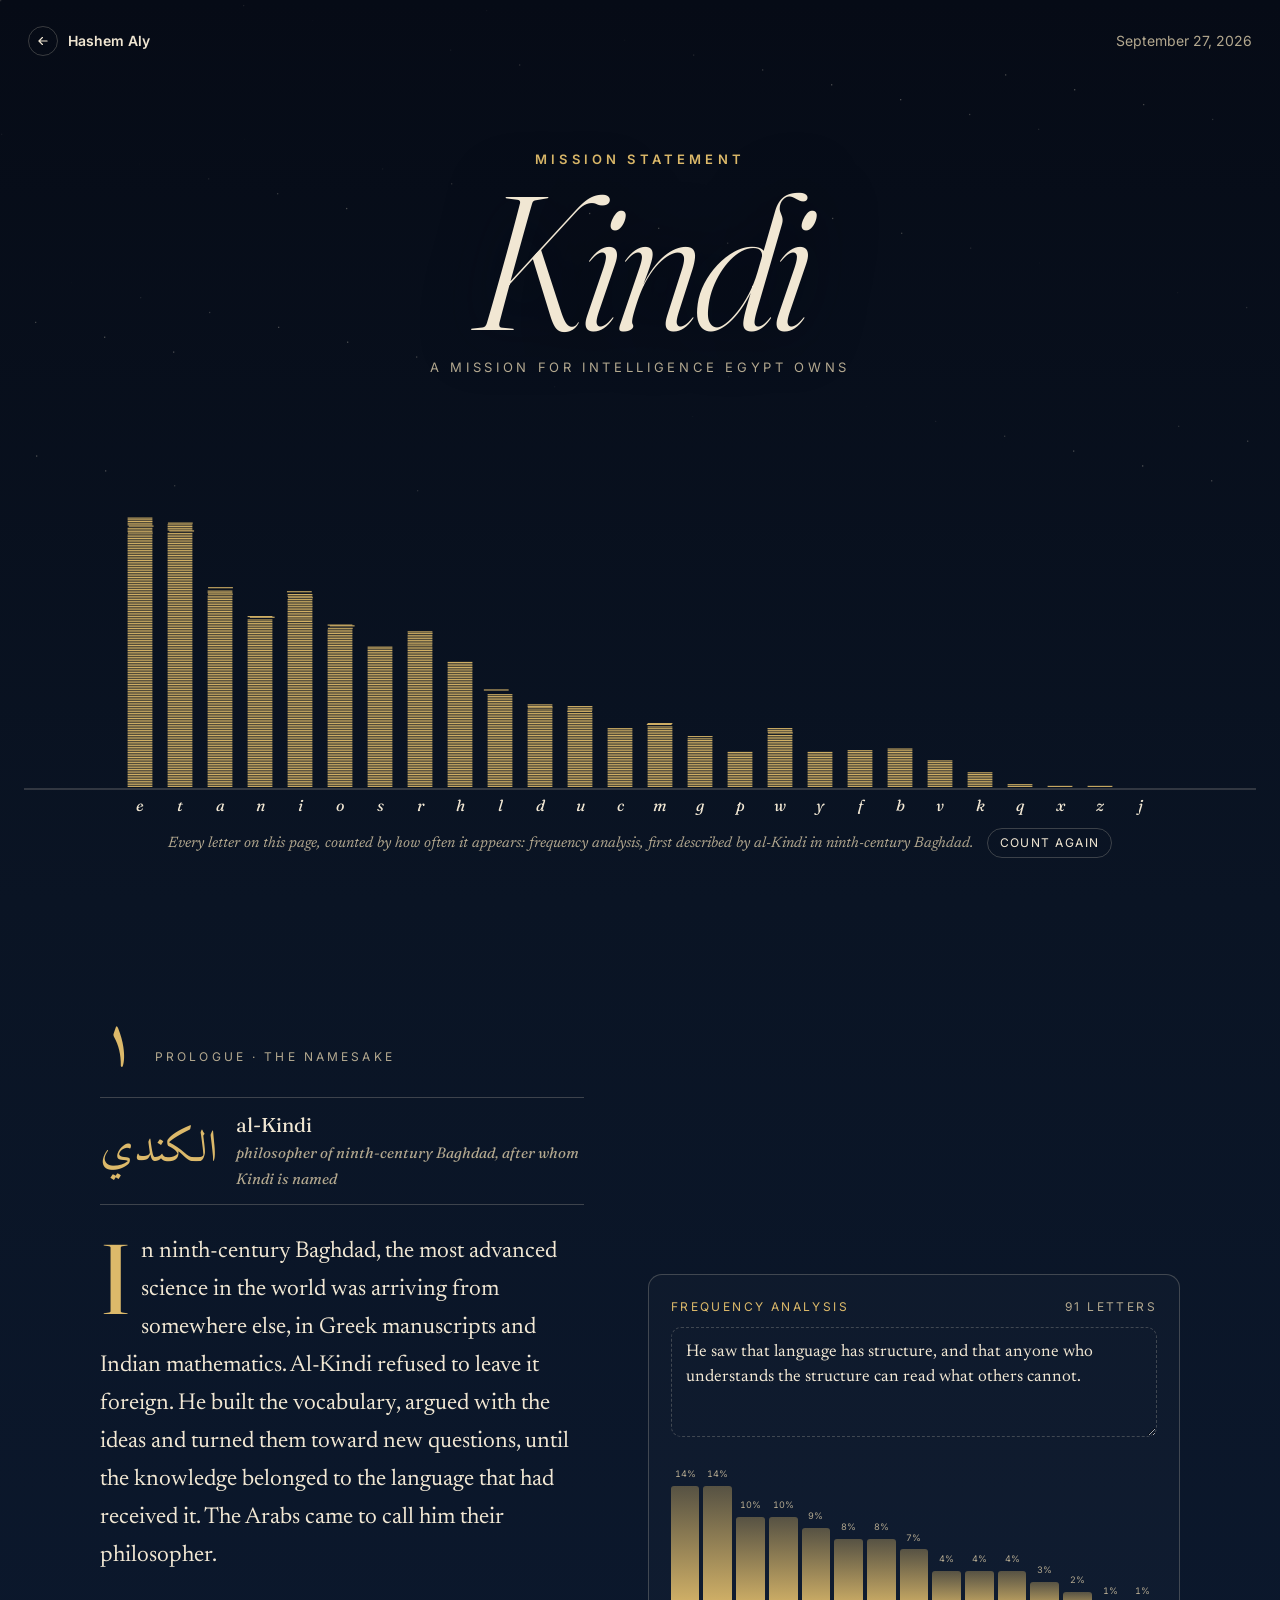
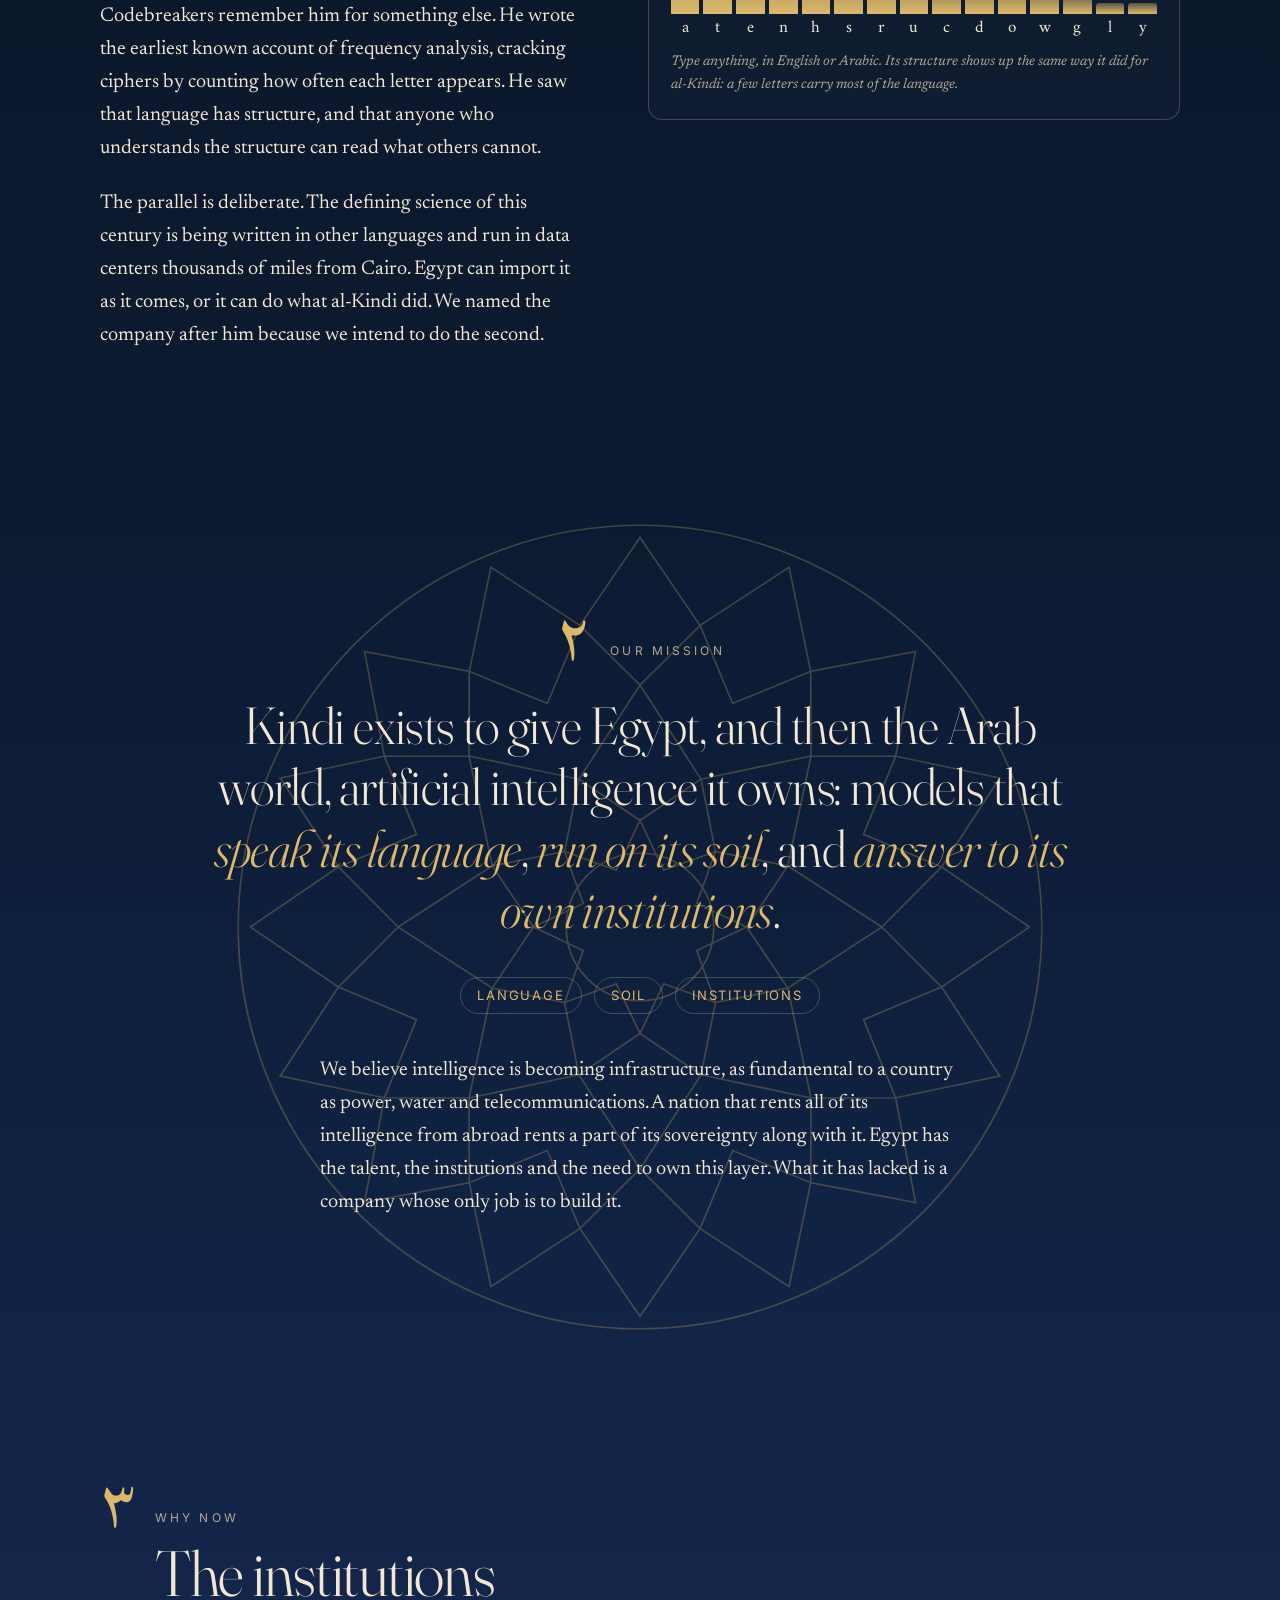
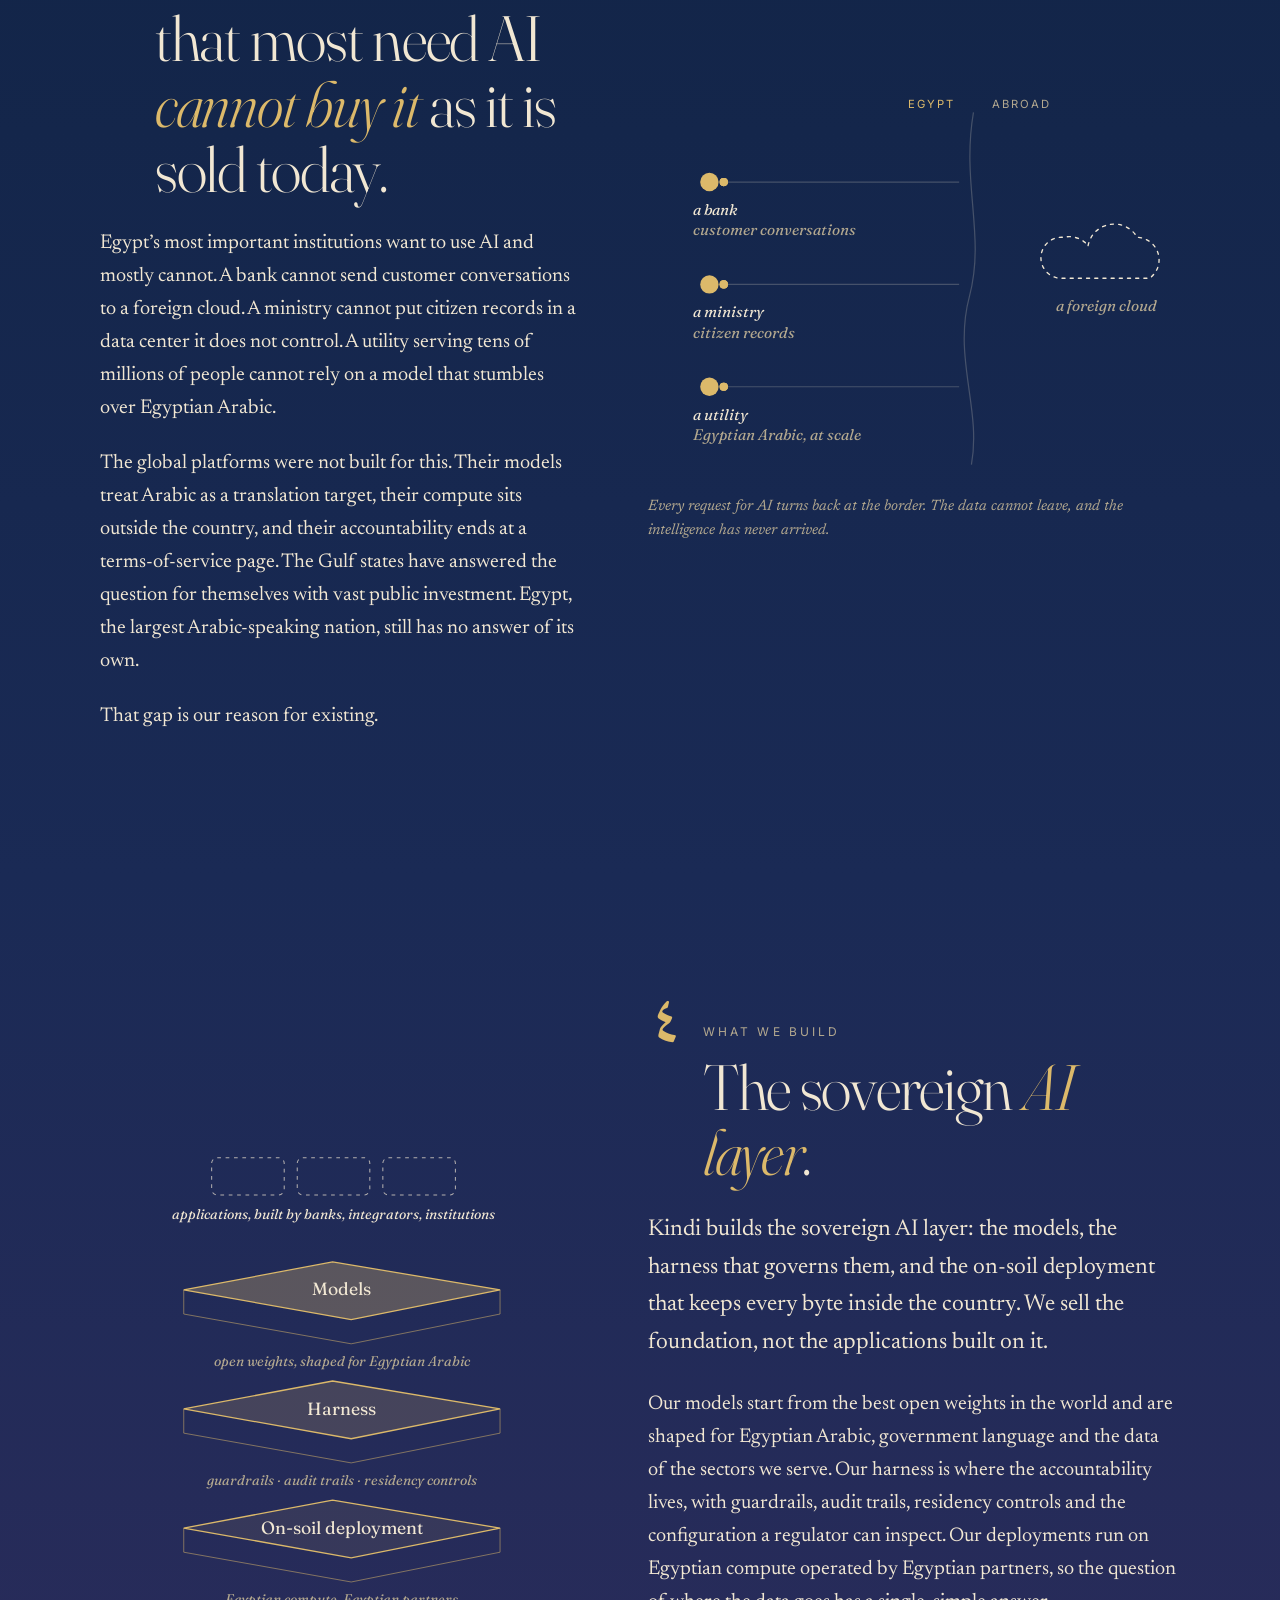
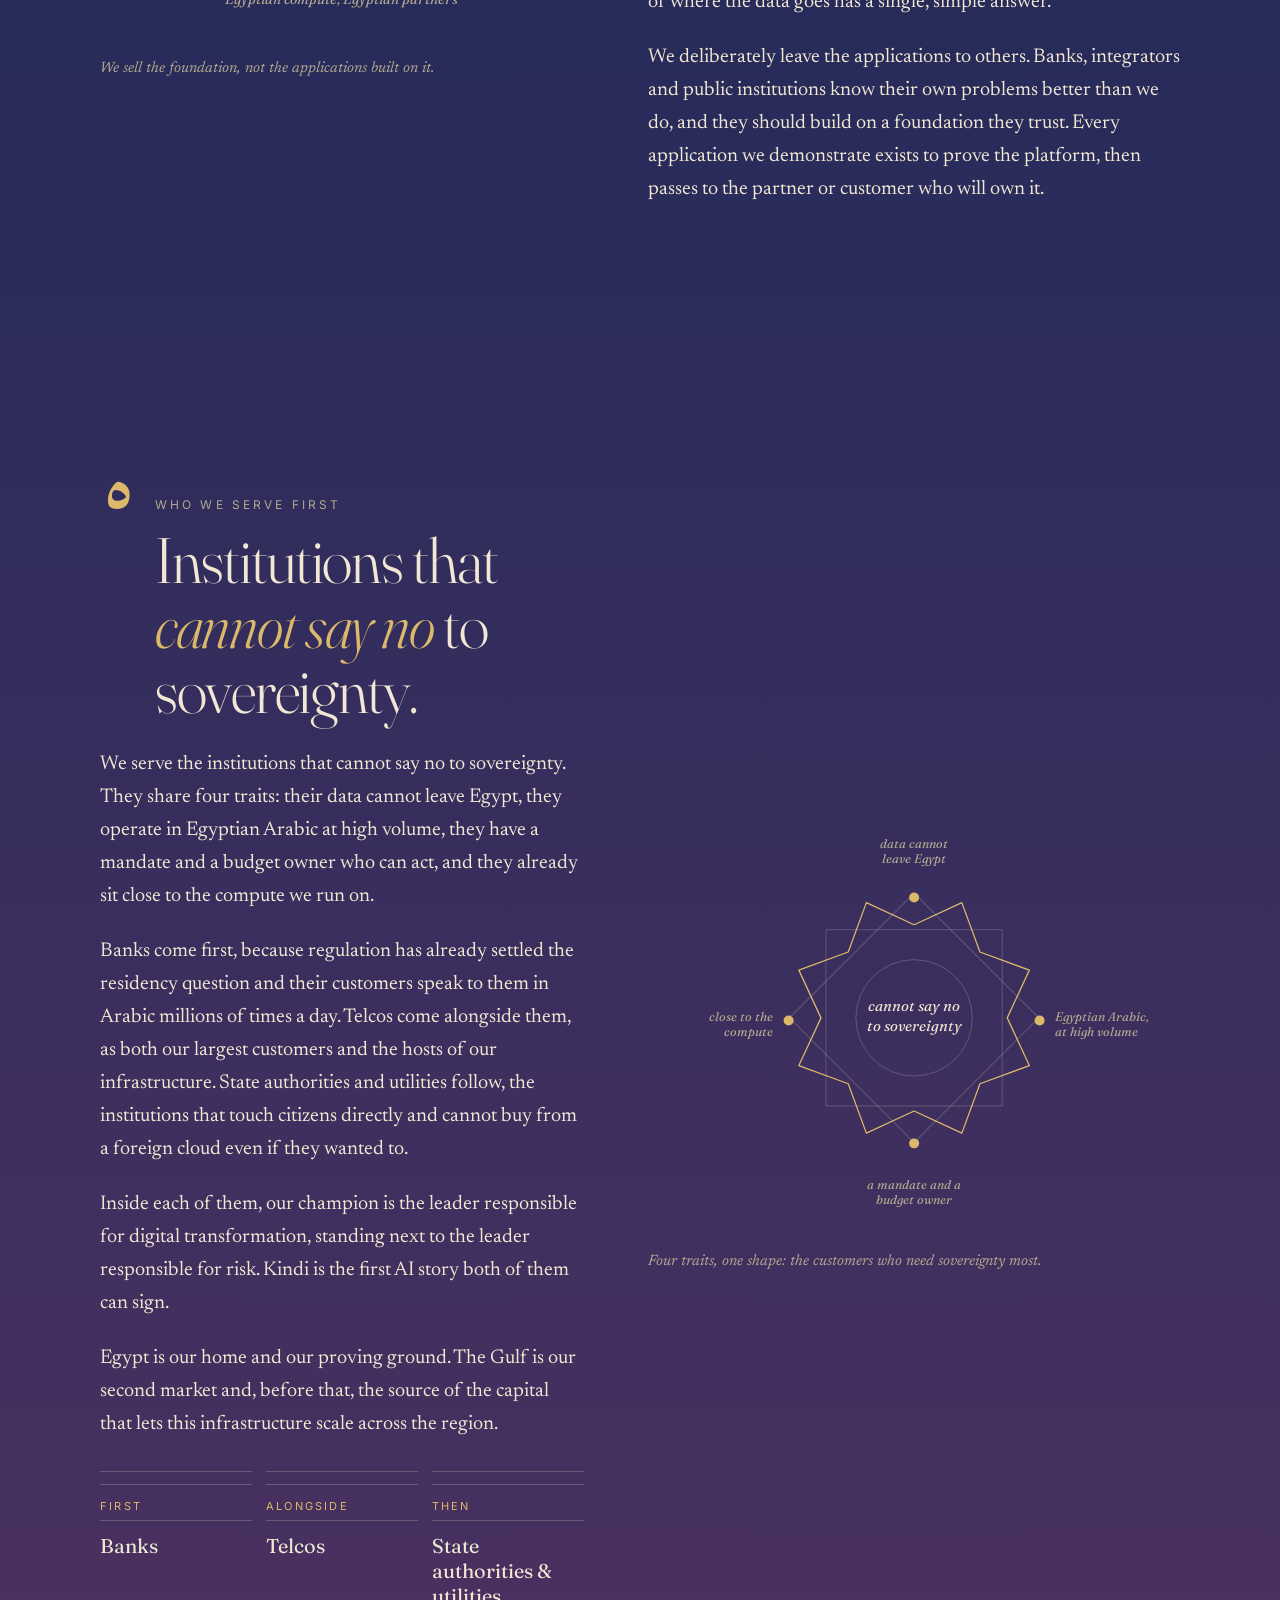
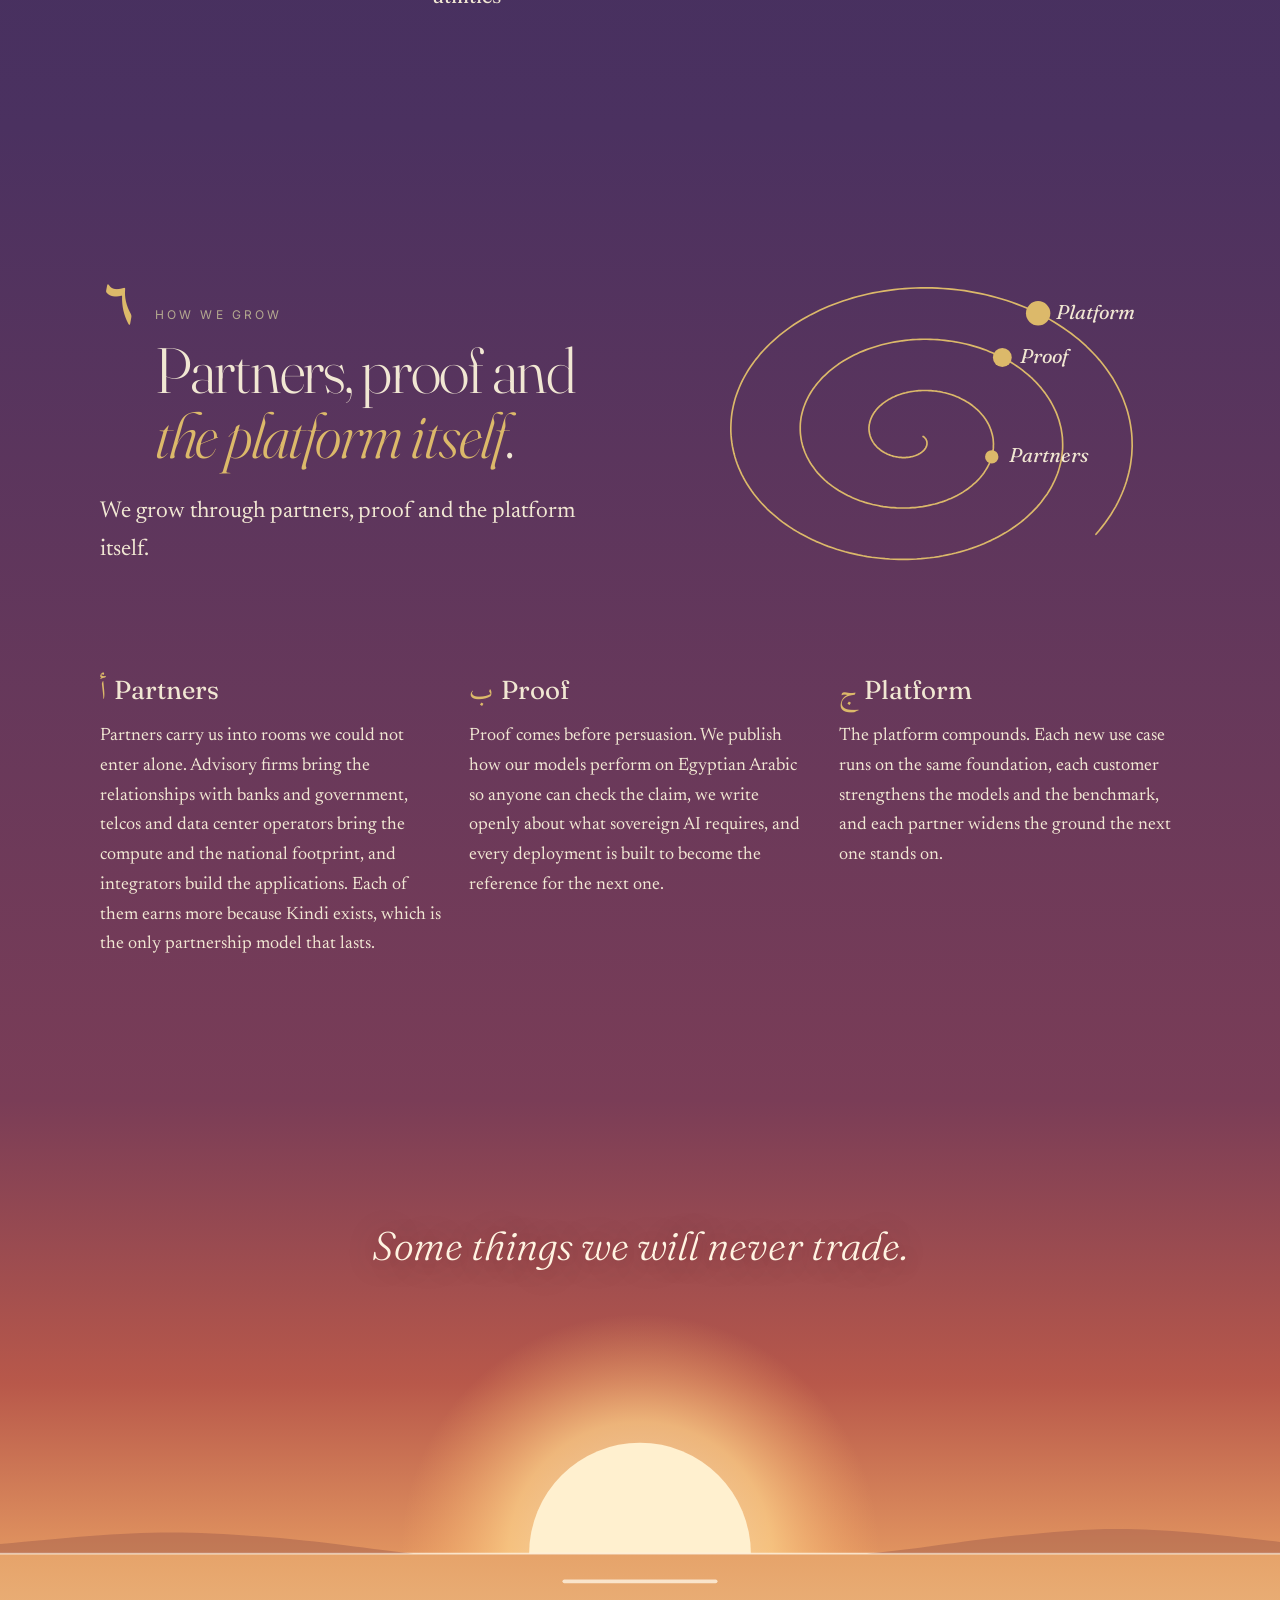
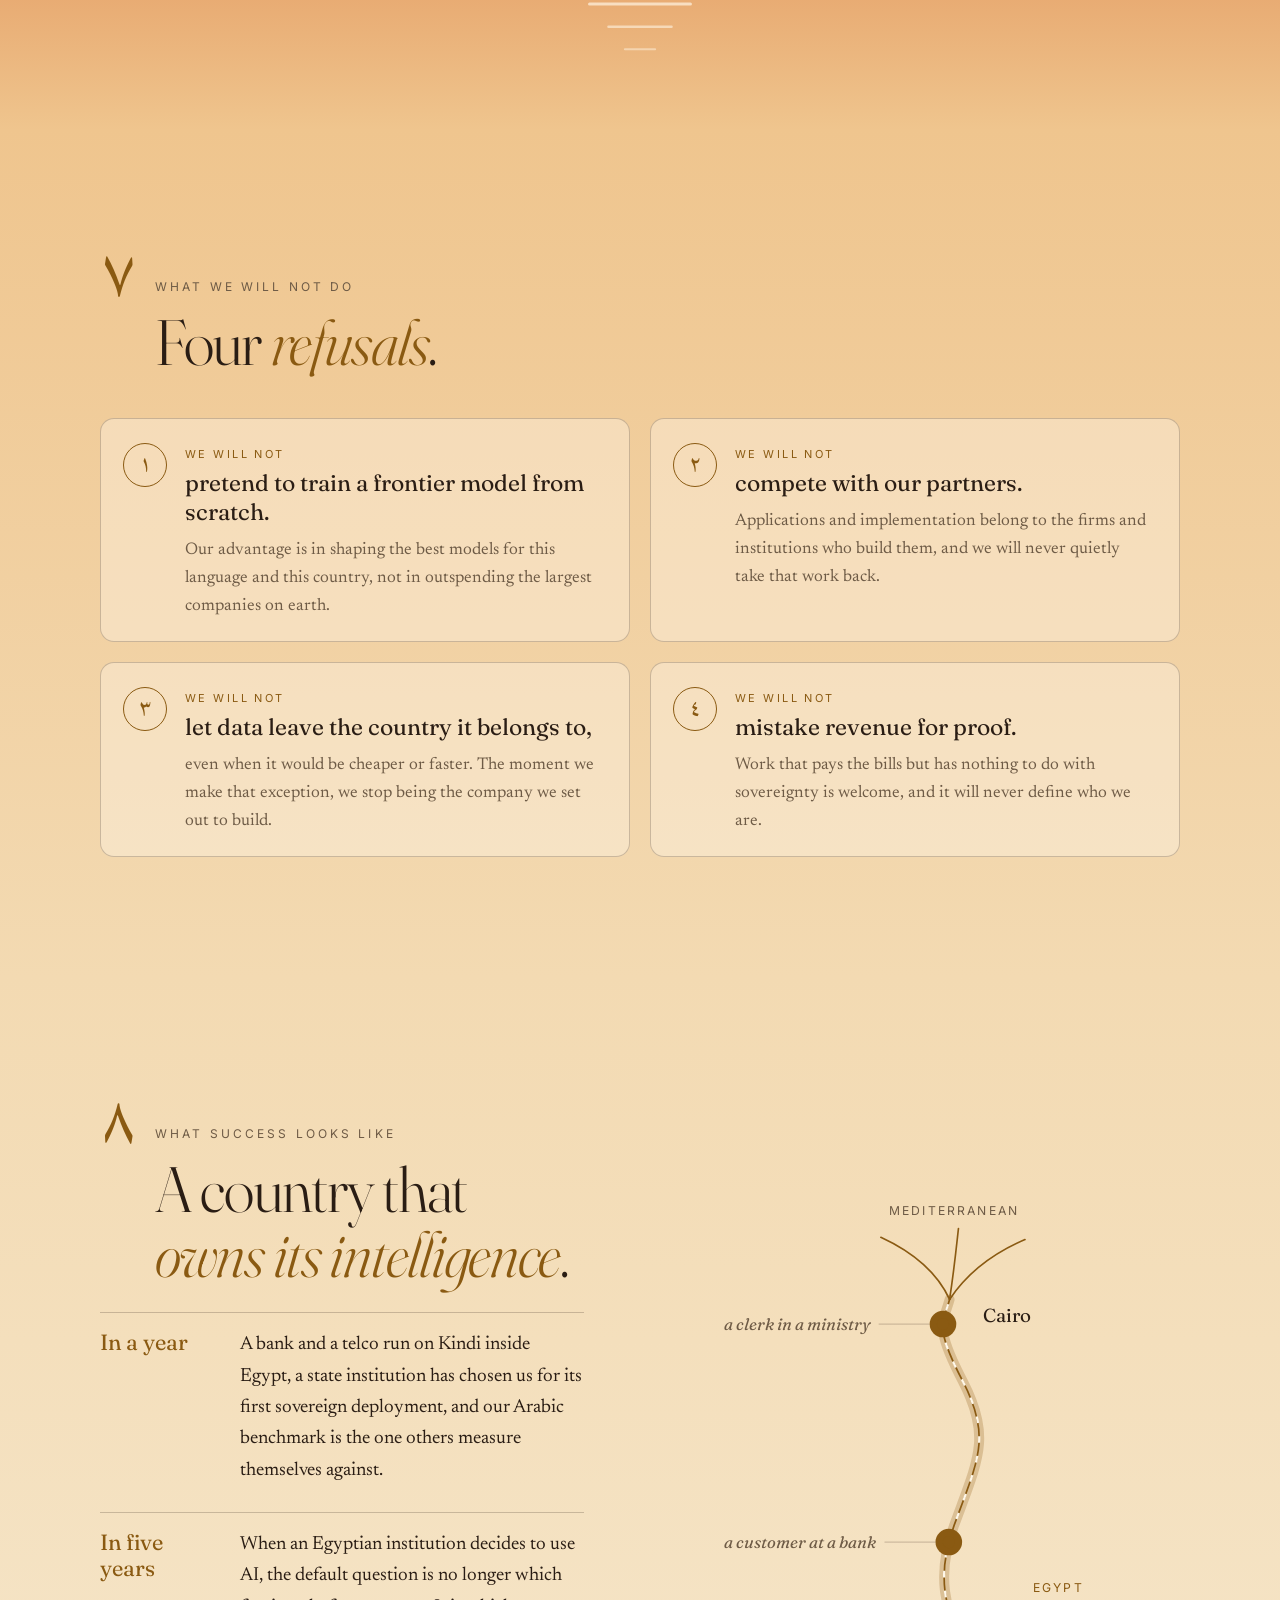
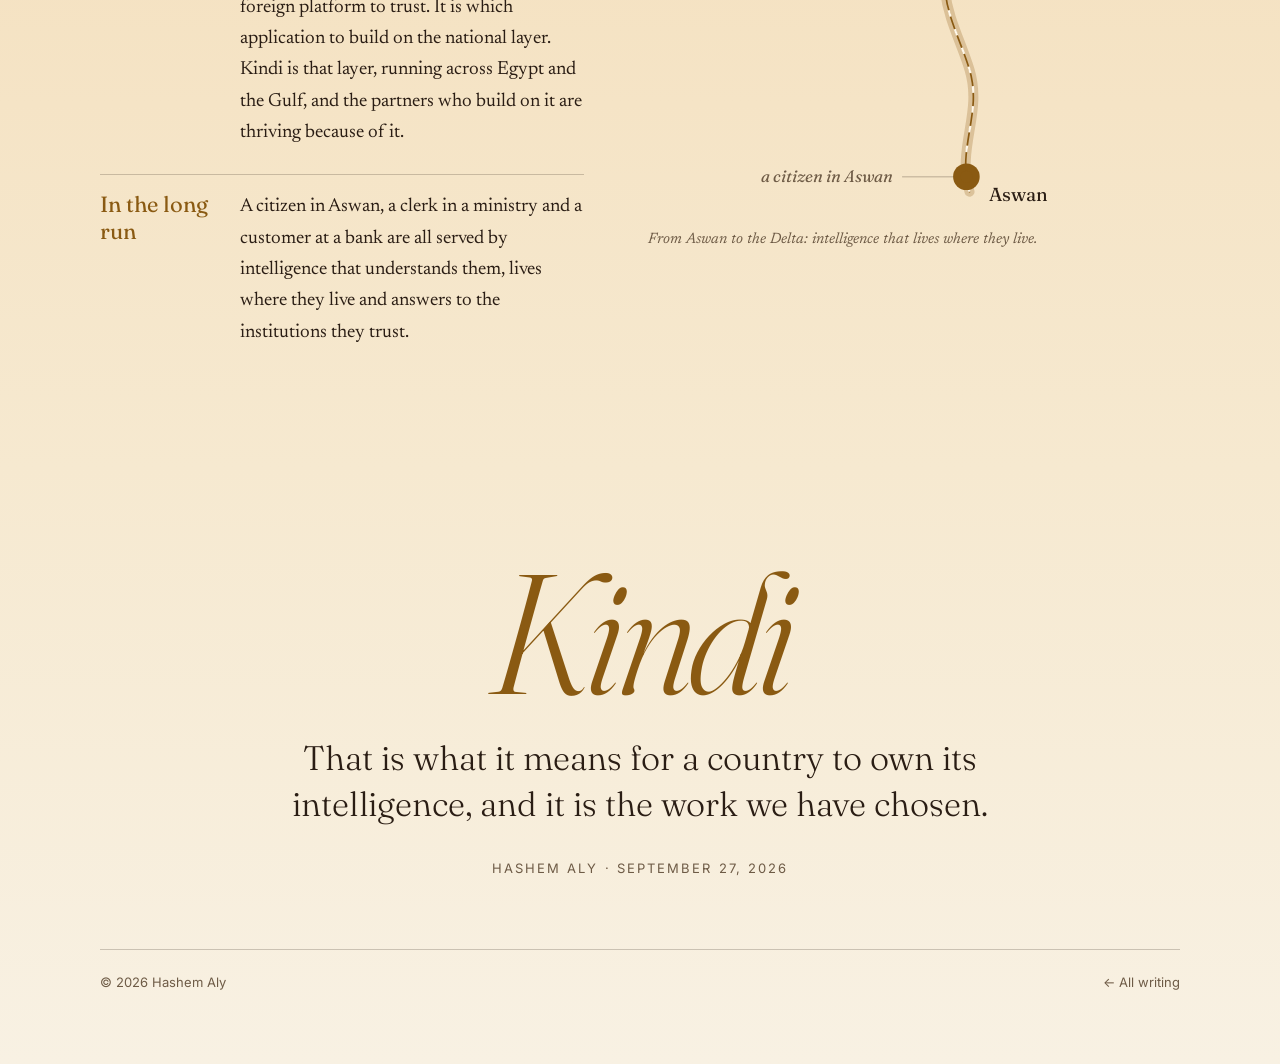
==== commit 8ec03f67: "Keep Kindi the company distinct from al-Kindi the namesake The hero and closing now carry only the c" ====
--- a/kindi/index.html
+++ b/kindi/index.html
@@ -66,7 +66,7 @@
     position: absolute; left: 0; right: 0; top: 17vh; text-align: center; z-index: 2; pointer-events: none;
     padding: 0 16px;
   }
-  .hero .ar { font-family: "Amiri", serif; font-size: clamp(30px, 5vw, 46px); color: var(--night-gold); line-height: 1; opacity: 0; animation: rise 1.6s ease-out .4s forwards; }
+  .hero .ar { font-family: "Inter", system-ui, sans-serif; font-size: 13px; letter-spacing: .32em; text-transform: uppercase; font-weight: 600; color: var(--night-gold); line-height: 1; opacity: 0; animation: rise 1.6s ease-out .4s forwards; }
   .hero h1 {
     font-family: "Fraunces", Georgia, serif; font-weight: 300; font-style: italic;
     font-size: clamp(76px, 15vw, 190px); line-height: .9; letter-spacing: -.03em; margin: 10px 0 10px;
@@ -94,6 +94,10 @@
   .muted { color: var(--muted); }
 
   /* ---------- prologue ---------- */
+  .namesake { display: flex; align-items: center; gap: 18px; margin: 0 0 28px; padding: 14px 0; border-top: 1px solid var(--line); border-bottom: 1px solid var(--line); }
+  .namesake .ar-name { font-family: "Amiri", serif; font-size: 44px; line-height: 1; color: var(--gold); }
+  .namesake .who { font-family: "Fraunces", serif; font-size: 20px; line-height: 1.3; }
+  .namesake .who .muted { font-style: italic; font-size: 15px; }
   .dropcap::first-letter { float: left; font-family: "Fraunces", serif; font-size: 4.3em; line-height: .8; padding: .06em .1em 0 0; color: var(--gold); }
   .analyzer { border: 1px solid var(--line); border-radius: 14px; padding: 22px; background: rgba(255, 255, 255, .02); }
   .analyzer .k { font-family: "Inter", sans-serif; font-size: 12px; letter-spacing: .2em; text-transform: uppercase; color: var(--gold); margin-bottom: 10px; display: flex; justify-content: space-between; gap: 12px; }
@@ -219,7 +223,7 @@
 
   /* coda */
   .coda { text-align: center; padding-top: 80px; padding-bottom: 60px; }
-  .coda .ar { font-family: "Amiri", serif; font-size: clamp(80px, 16vw, 180px); line-height: 1.1; color: var(--gold); }
+  .coda .ar { font-family: "Fraunces", Georgia, serif; font-style: italic; font-weight: 300; font-size: clamp(80px, 15vw, 170px); line-height: 1; letter-spacing: -.03em; color: var(--gold); font-variation-settings: "opsz" 144; }
   .coda .ar span { display: inline-block; opacity: 0; transform: translateY(20px); transition: opacity 1.4s, transform 1.4s; }
   .coda.in .ar span { opacity: 1; transform: none; }
   .coda p.last { font-family: "Fraunces", serif; font-weight: 300; font-size: clamp(24px, 3vw, 34px); line-height: 1.35; max-width: 820px; margin: 18px auto 30px; }
@@ -280,11 +284,11 @@
   </div>
   <canvas id="cipher" aria-hidden="true"></canvas>
   <div class="title">
-    <div class="ar" lang="ar">الكندي</div>
+    <div class="ar kick">Mission statement</div>
     <h1>Kindi</h1>
     <div class="sub">A mission for intelligence Egypt owns</div>
   </div>
-  <p class="cap" id="cap">Every letter on this page, counted by how often it appears: the method al-Kindi first described. <button id="recount" type="button">Count again</button></p>
+  <p class="cap" id="cap">Every letter on this page, counted by how often it appears: frequency analysis, first described by al-Kindi in ninth-century Baghdad. <button id="recount" type="button">Count again</button></p>
 </section>
 
 <main id="doc">
@@ -293,7 +297,8 @@
 <section id="prologue" class="tone-night" style="background: linear-gradient(#0a1424, #0c1a31)">
   <div class="inner grid">
     <div class="text">
-      <div class="head rv"><span class="num">١</span><span class="label">Prologue · Baghdad, ninth century</span></div>
+      <div class="head rv"><span class="num">١</span><span class="label">Prologue · The namesake</span></div>
+      <div class="namesake rv"><span class="ar-name" lang="ar">الكندي</span><span class="who">al-Kindi<br><span class="muted">philosopher of ninth-century Baghdad, after whom Kindi is named</span></span></div>
       <p class="dropcap lead rv">In ninth-century Baghdad, the most advanced science in the world was arriving from somewhere else, in Greek manuscripts and Indian mathematics. Al-Kindi refused to leave it foreign. He built the vocabulary, argued with the ideas and turned them toward new questions, until the knowledge belonged to the language that had received it. The Arabs came to call him their philosopher.</p>
       <p class="rv">Codebreakers remember him for something else. He wrote the earliest known account of frequency analysis, cracking ciphers by counting how often each letter appears. He saw that language has structure, and that anyone who understands the structure can read what others cannot.</p>
       <p class="rv">The parallel is deliberate. The defining science of this century is being written in other languages and run in data centers thousands of miles from Cairo. Egypt can import it as it comes, or it can do what al-Kindi did. We named the company after him because we intend to do the second.</p>
@@ -471,7 +476,7 @@
 <!-- ============================== CODA ============================== -->
 <section class="coda tone-day" id="coda" style="background: linear-gradient(#f6e9d0, #f8f1e3)">
   <div class="inner">
-    <div class="ar" lang="ar" aria-label="al-Kindi in Arabic"><span>الكندي</span></div>
+    <div class="ar"><span>Kindi</span></div>
     <p class="last">That is what it means for a country to own its intelligence, and it is the work we have chosen.</p>
     <div class="sig">Hashem Aly · September 27, 2026</div>
     <footer>
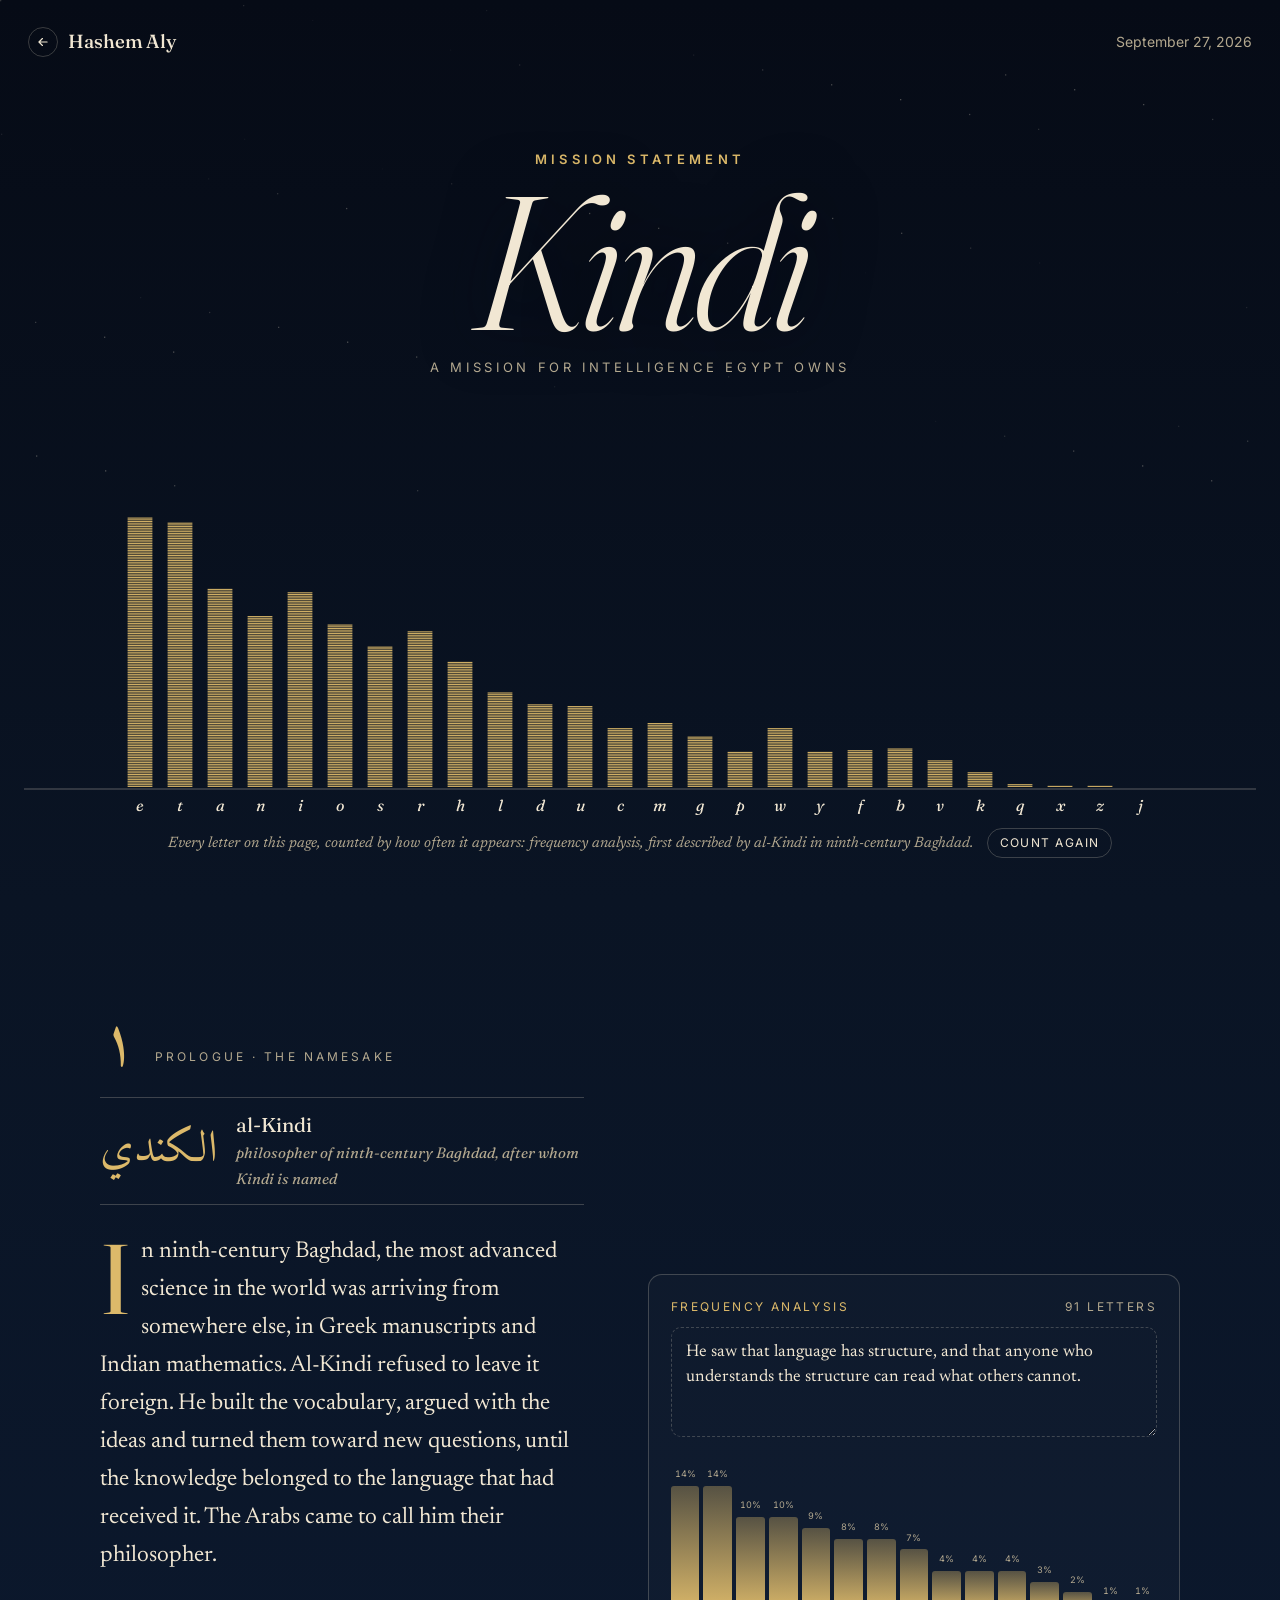
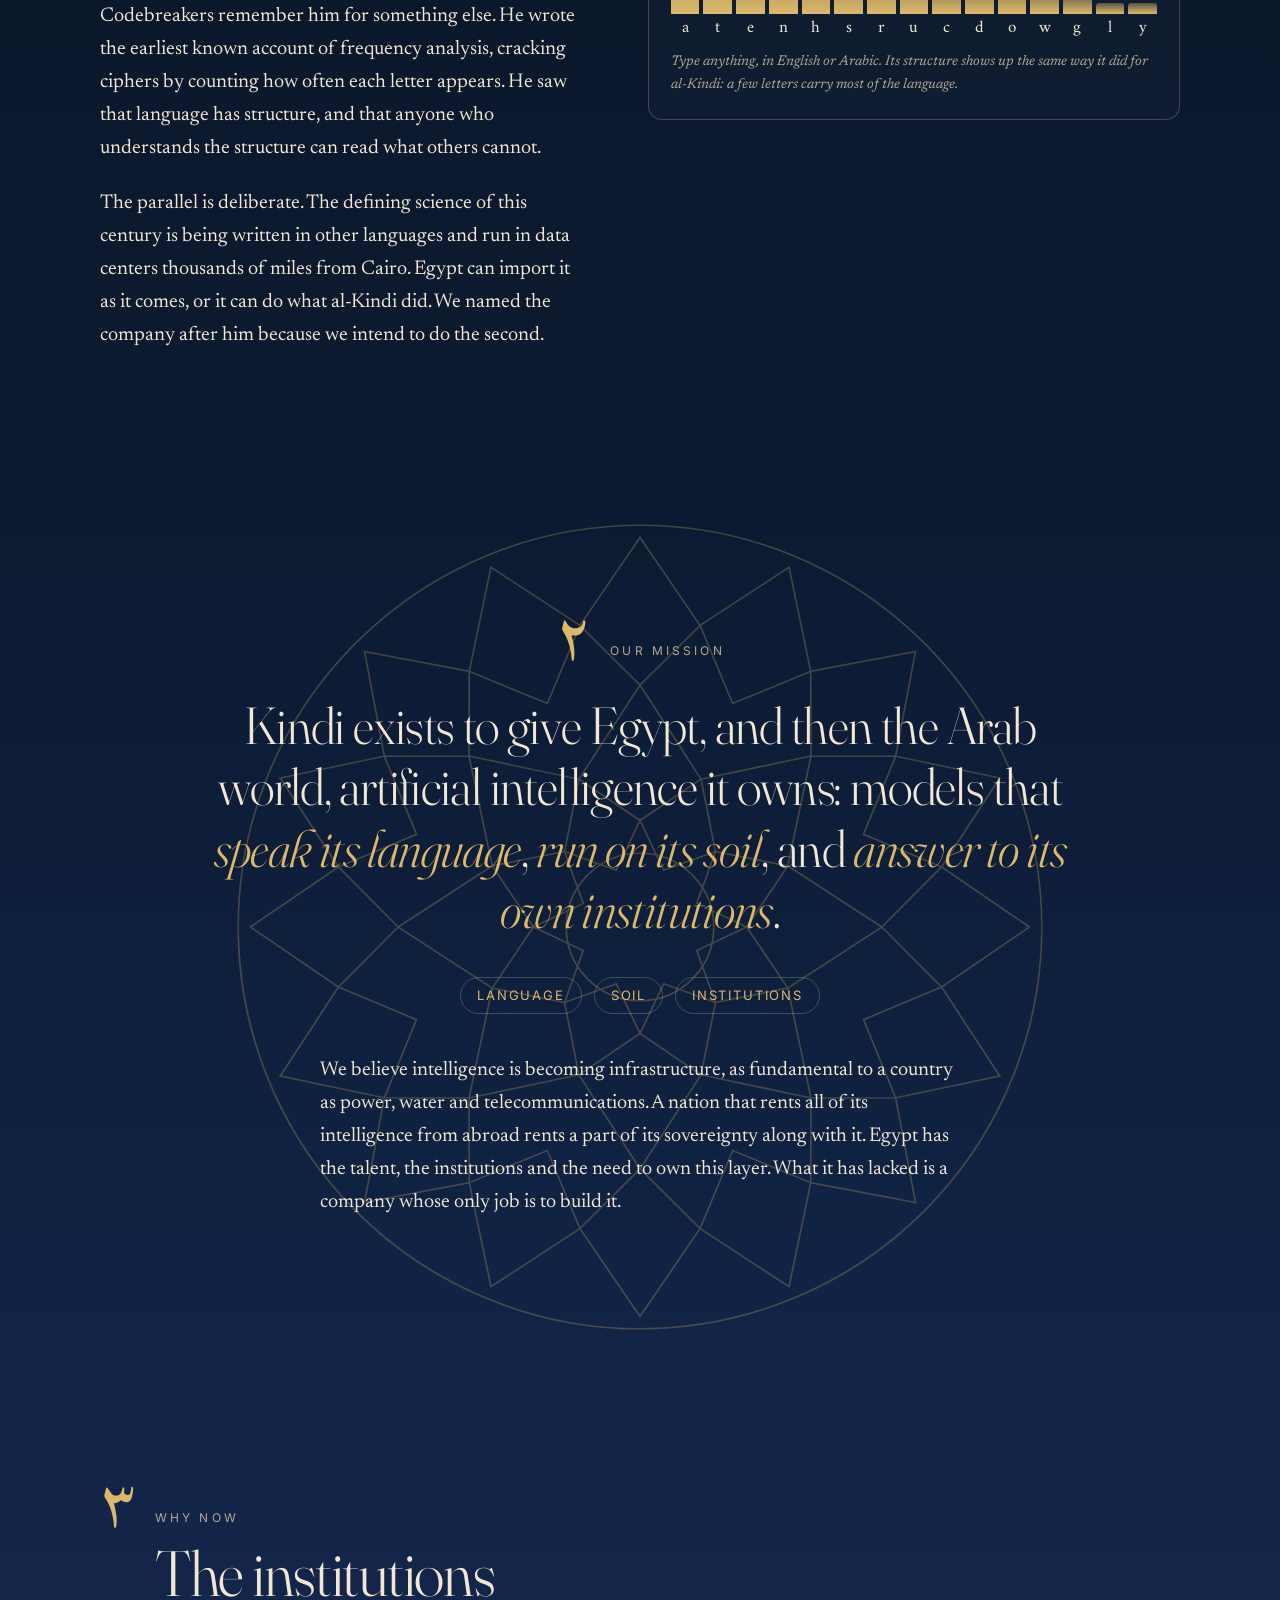
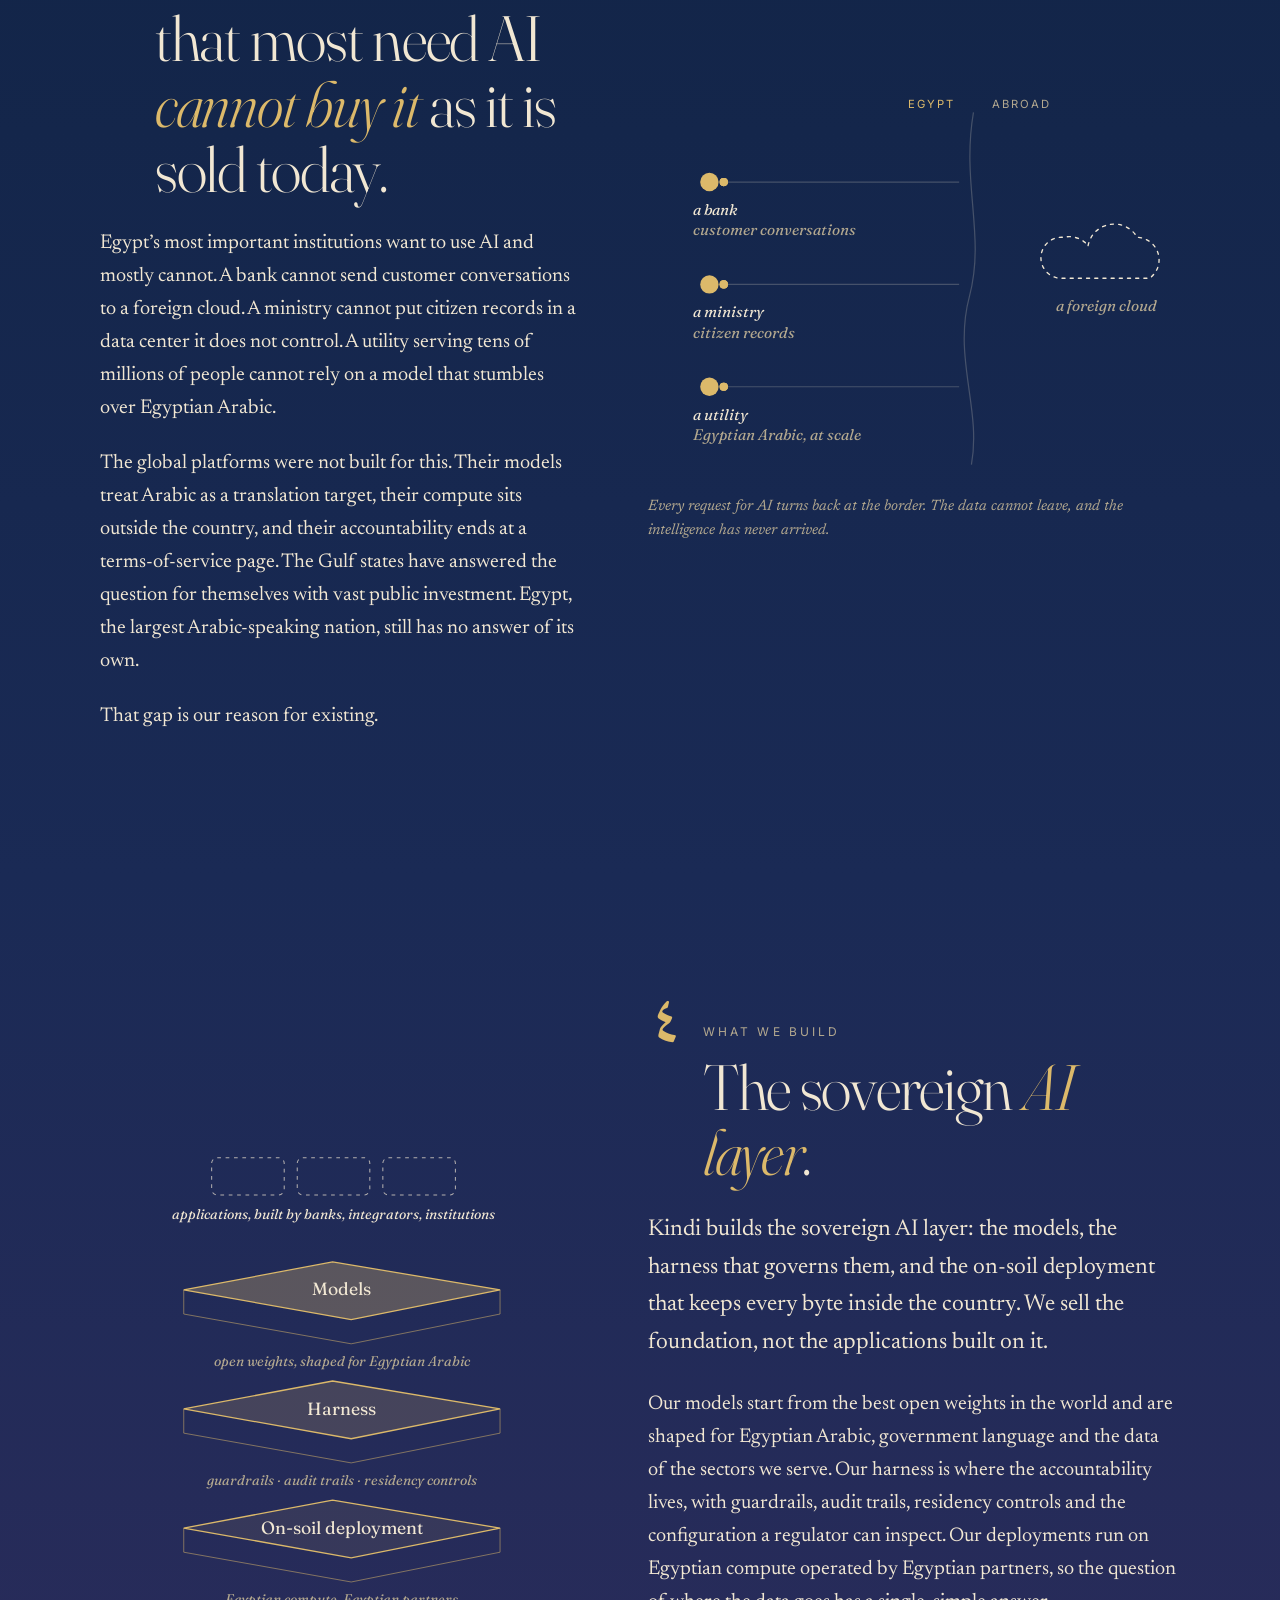
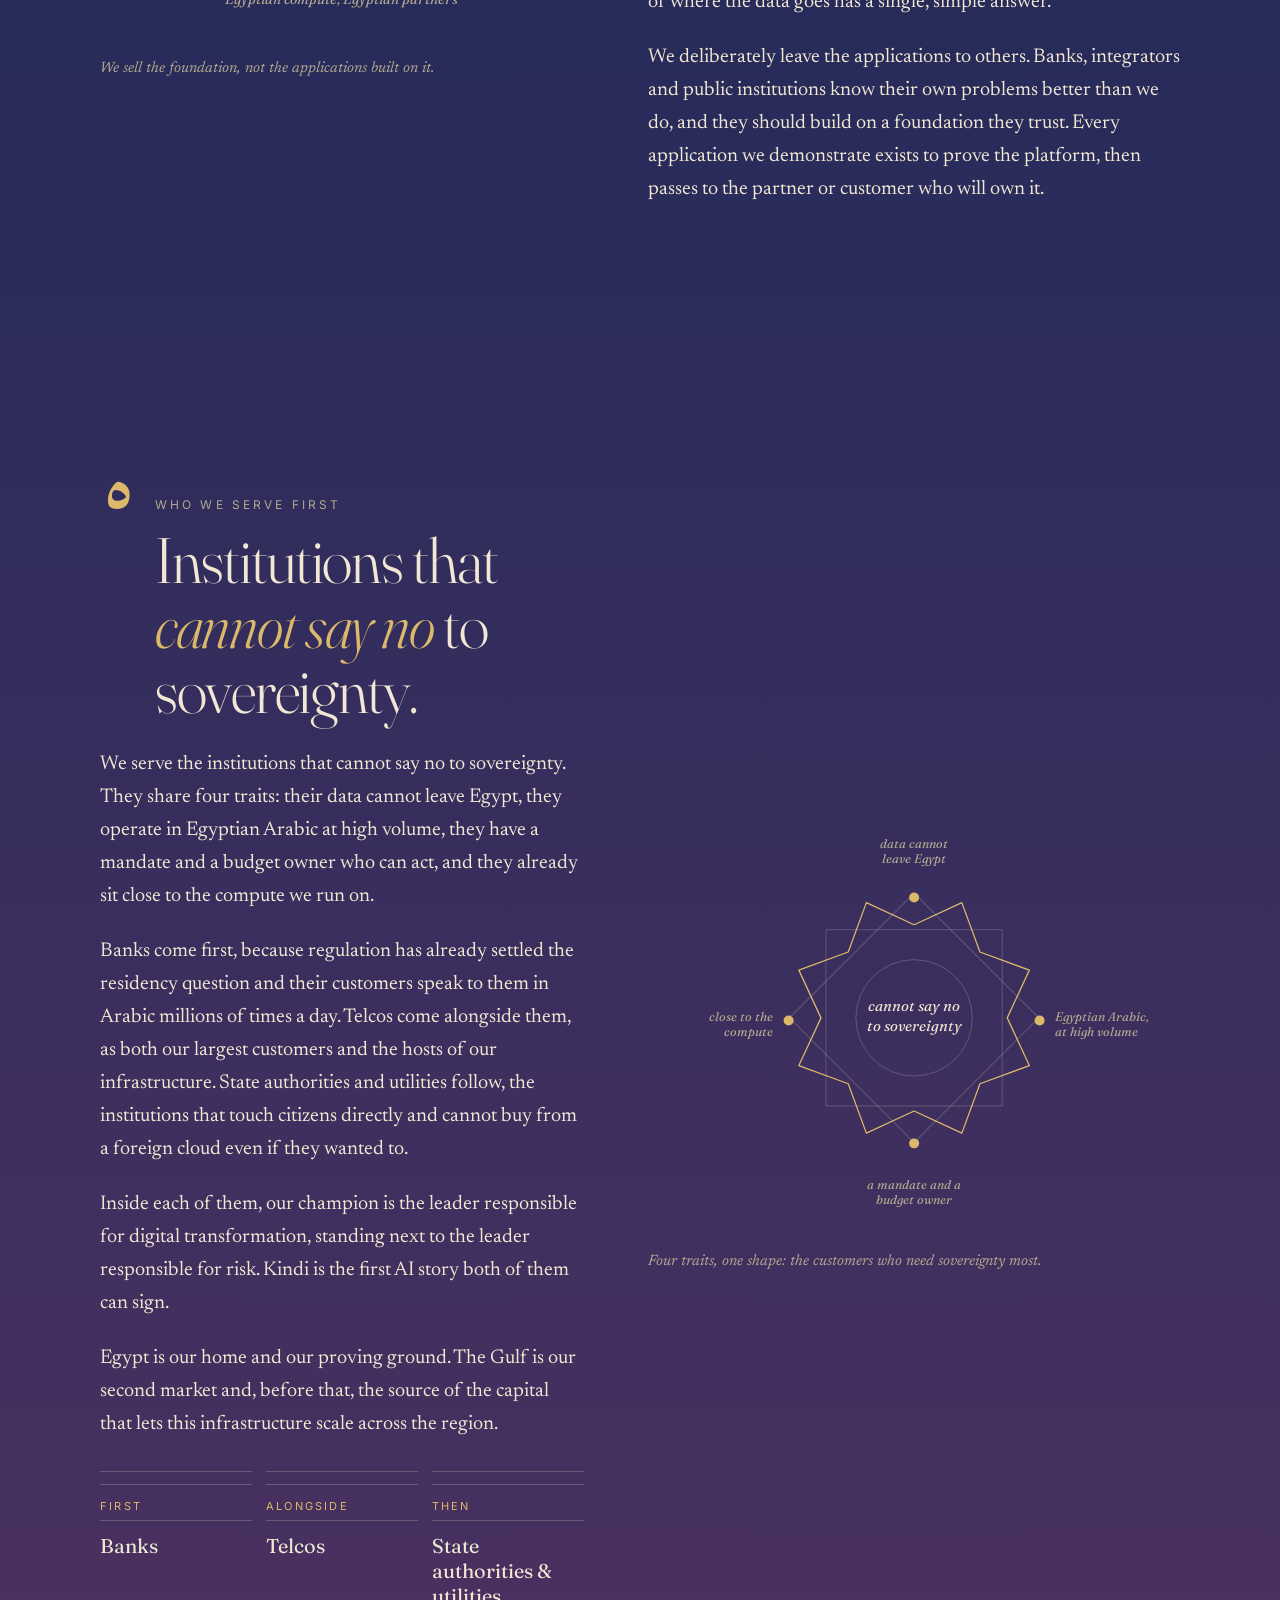
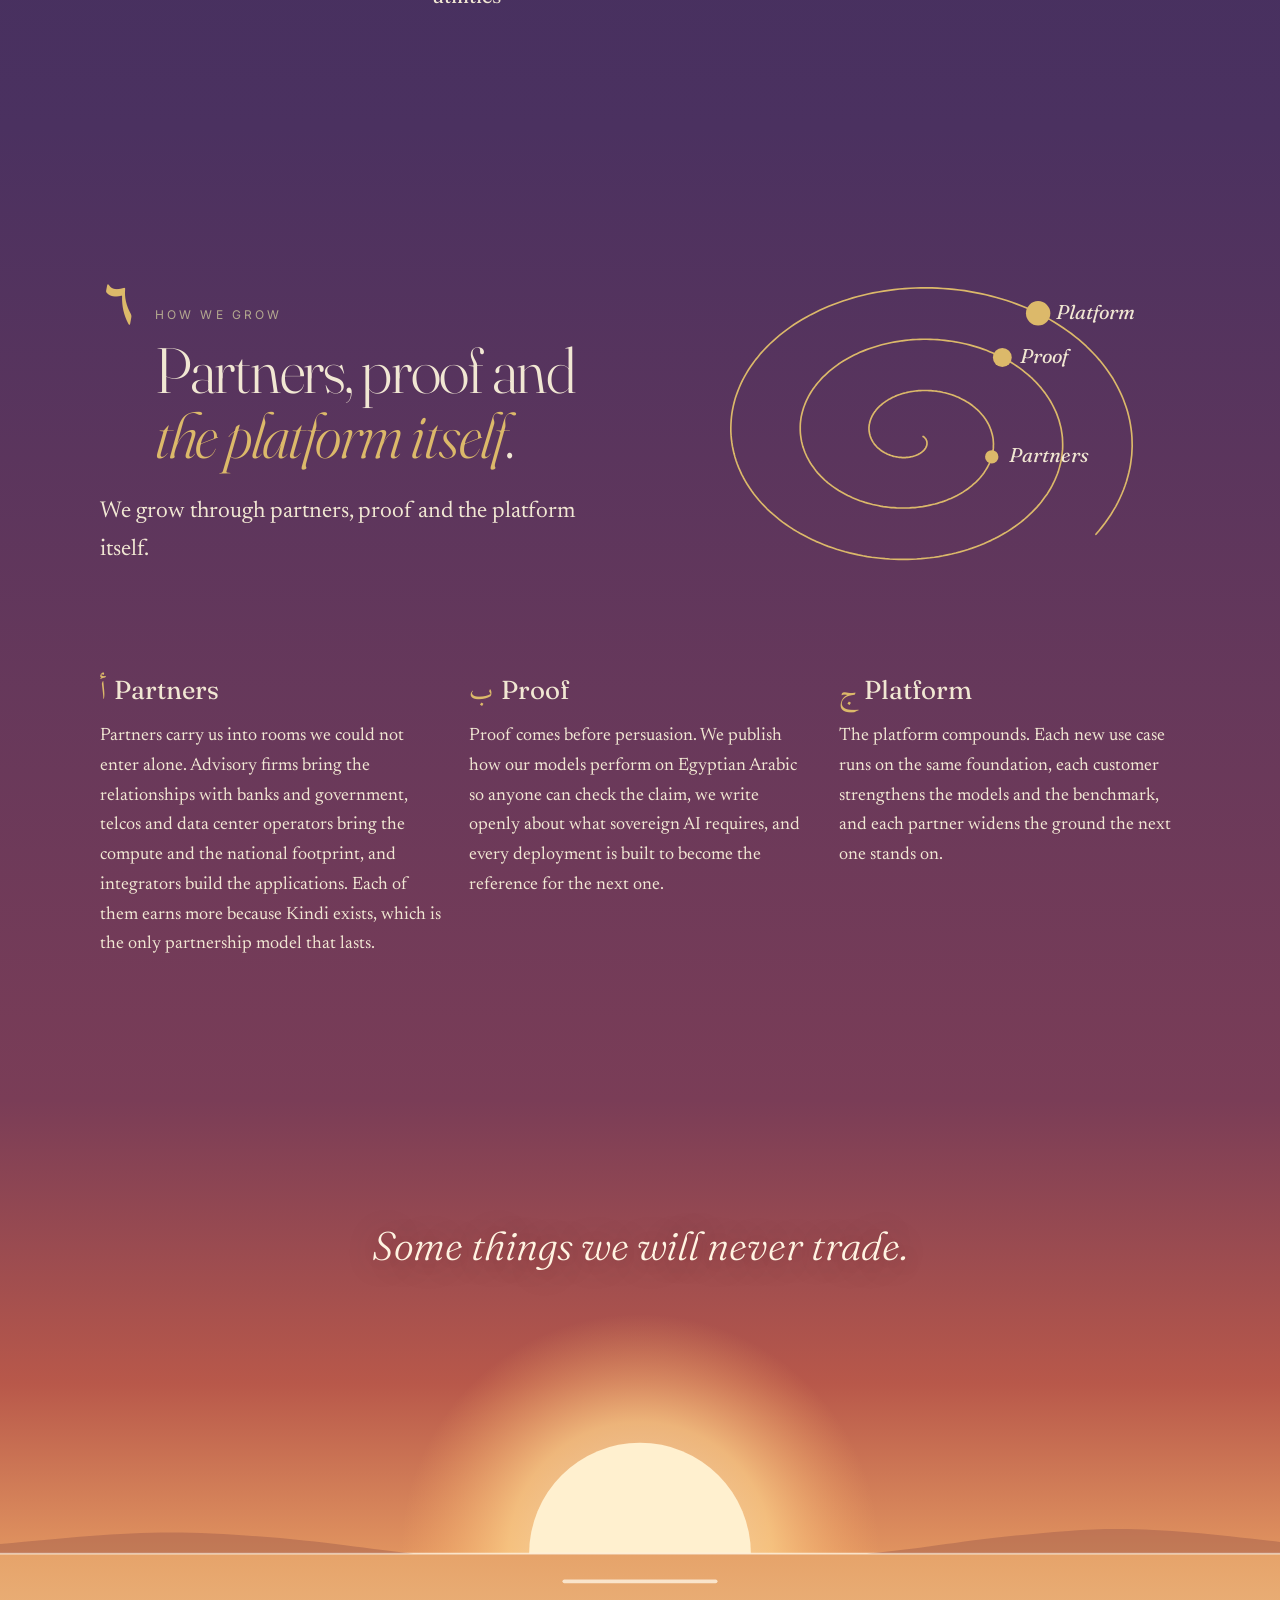
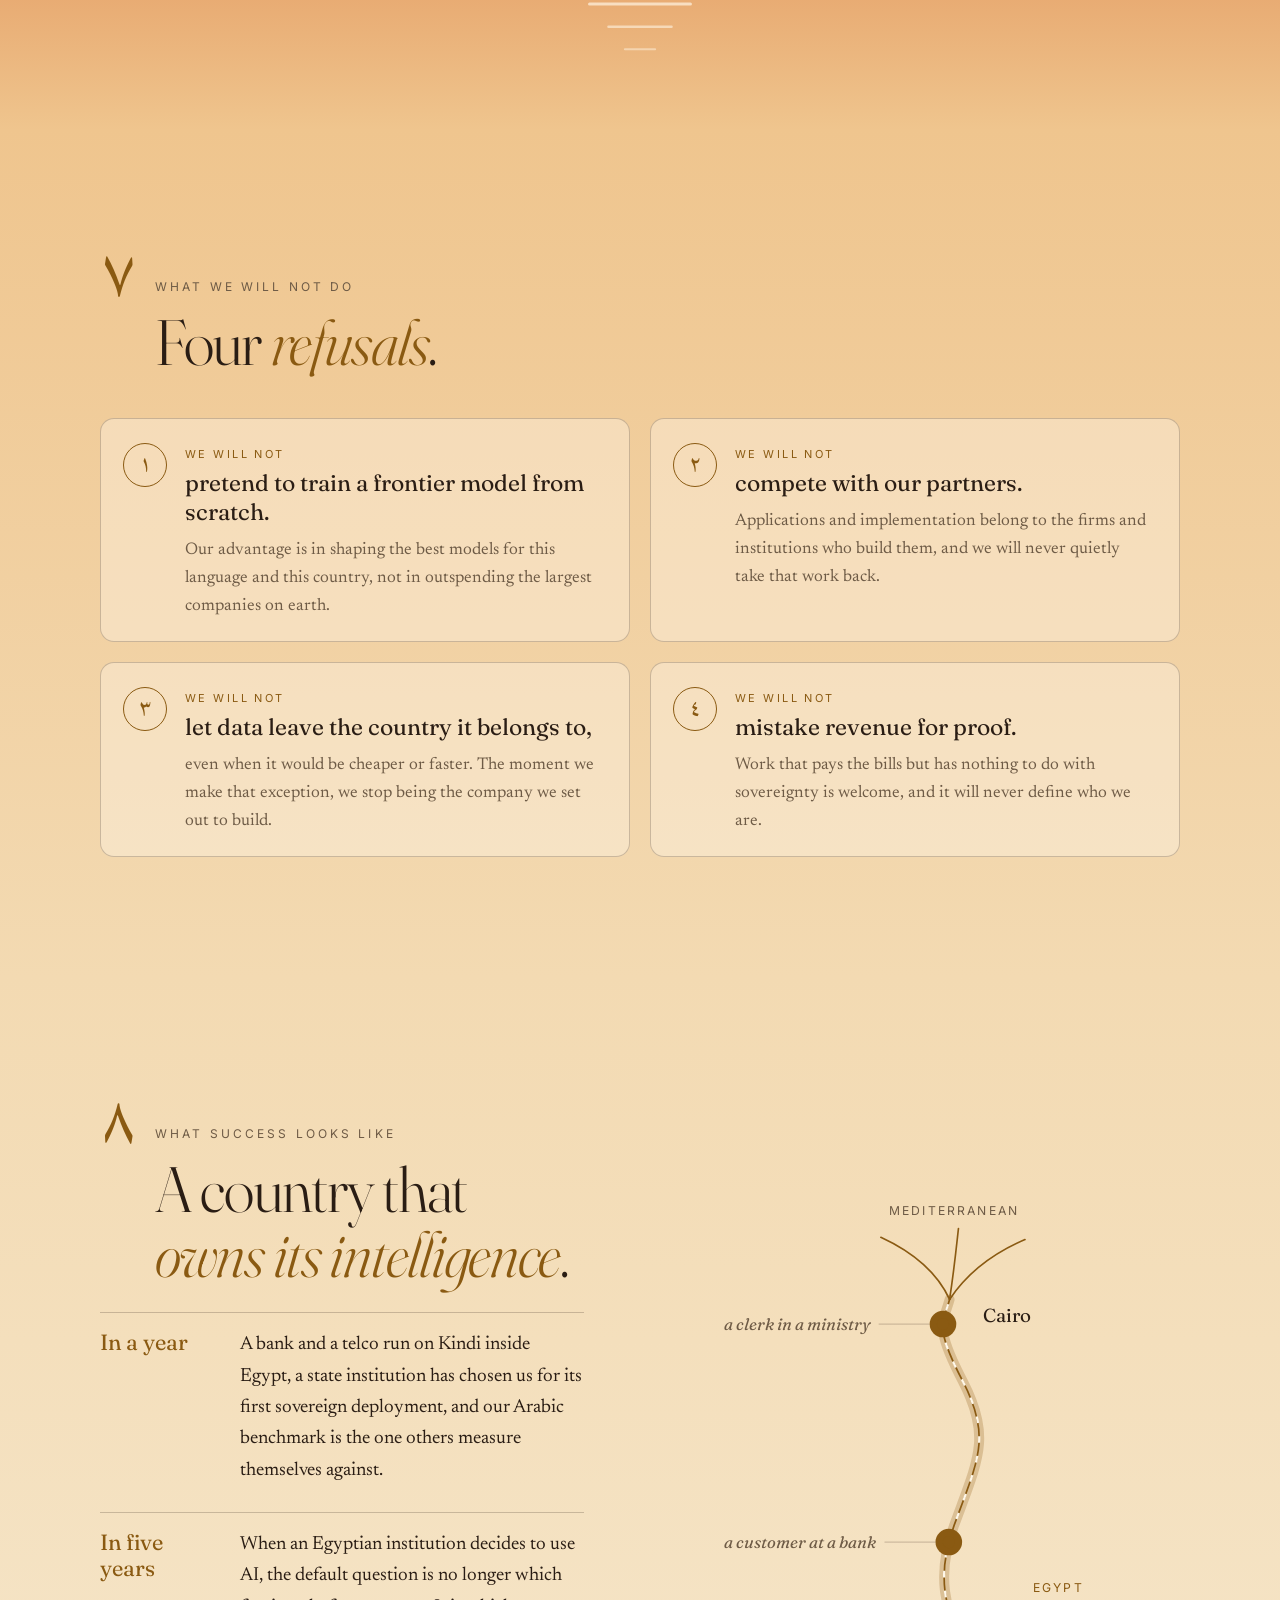
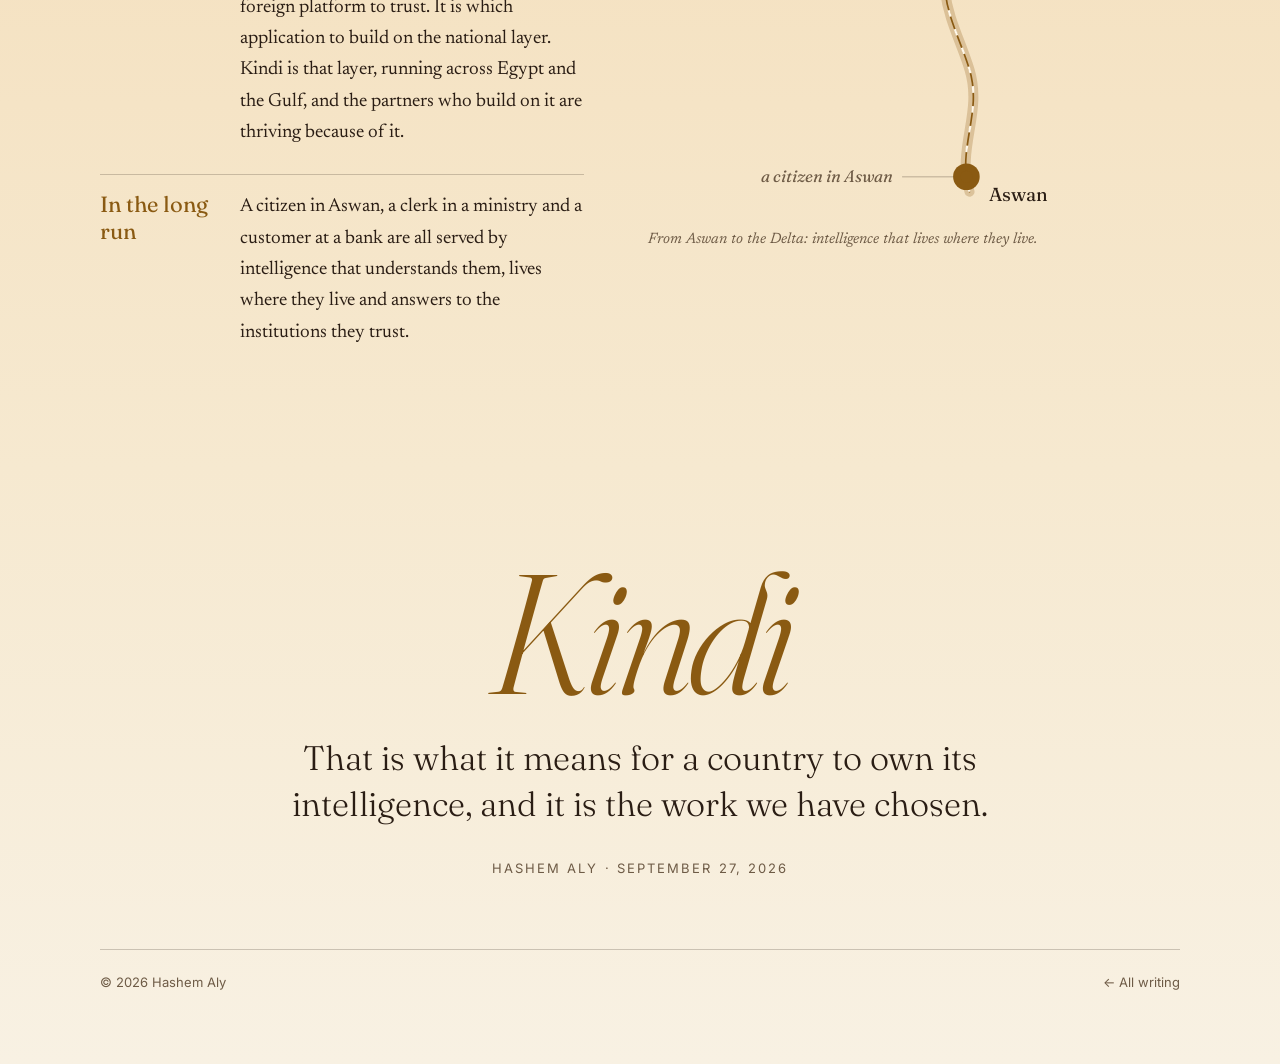
==== commit 11fa1569: "Set the site name in Fraunces to match the headings Co-Authored-By: Claude Opus 5.5 <noreply@anthrop" ====
--- a/kindi/index.html
+++ b/kindi/index.html
@@ -45,7 +45,7 @@
     display: flex; justify-content: space-between; align-items: center;
     padding: 26px 28px; font-family: "Inter", system-ui, sans-serif; font-size: 14px; color: var(--night-muted);
   }
-  .bar a { text-decoration: none; display: inline-flex; align-items: center; gap: 10px; color: var(--night-fg); font-weight: 600; }
+  .bar a { text-decoration: none; display: inline-flex; align-items: center; gap: 10px; color: var(--night-fg); font-family: "Fraunces", Georgia, serif; font-size: 19px; font-weight: 500; letter-spacing: -.005em; font-variation-settings: "opsz" 36; }
   .bar .arrow { display: grid; place-items: center; width: 30px; height: 30px; border-radius: 50%; border: 1px solid var(--night-line); transition: all .25s; }
   .bar a:hover .arrow { background: var(--night-gold); border-color: var(--night-gold); color: #0a1424; transform: translateX(-3px); }
 
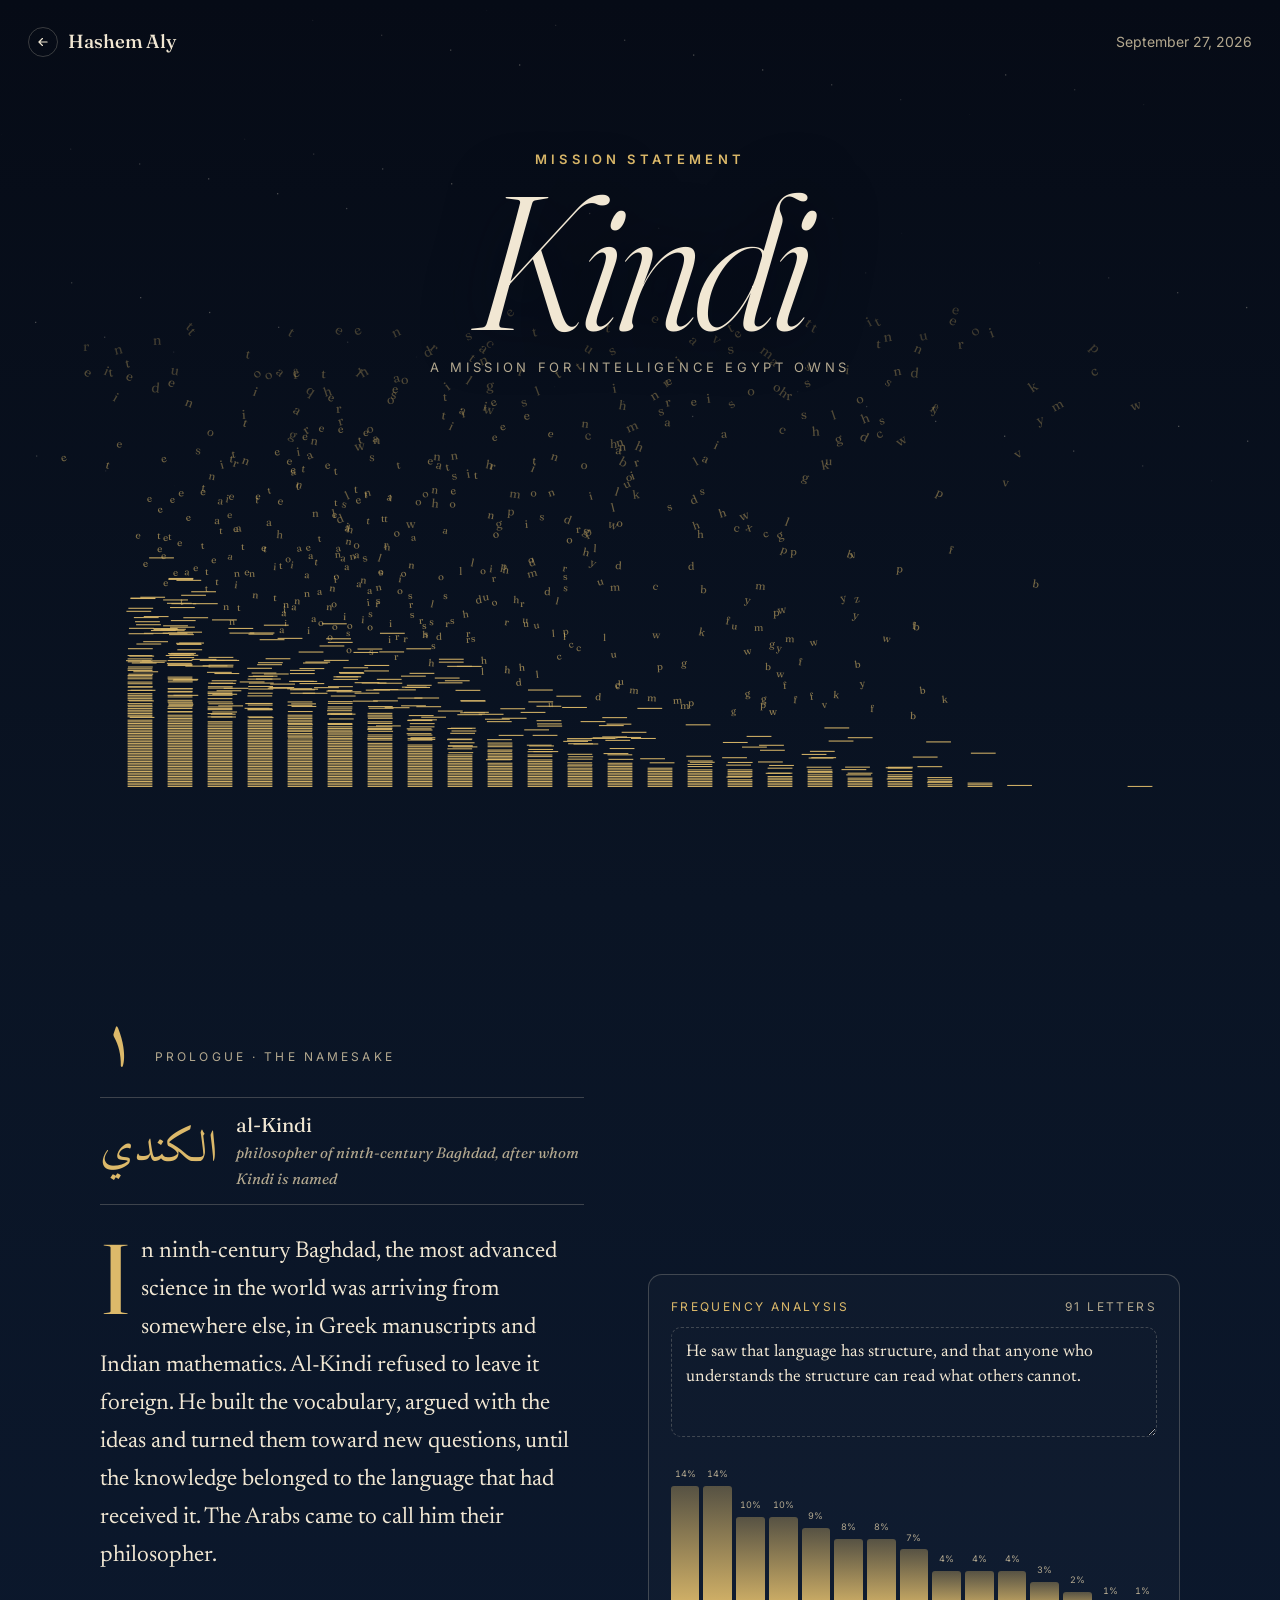
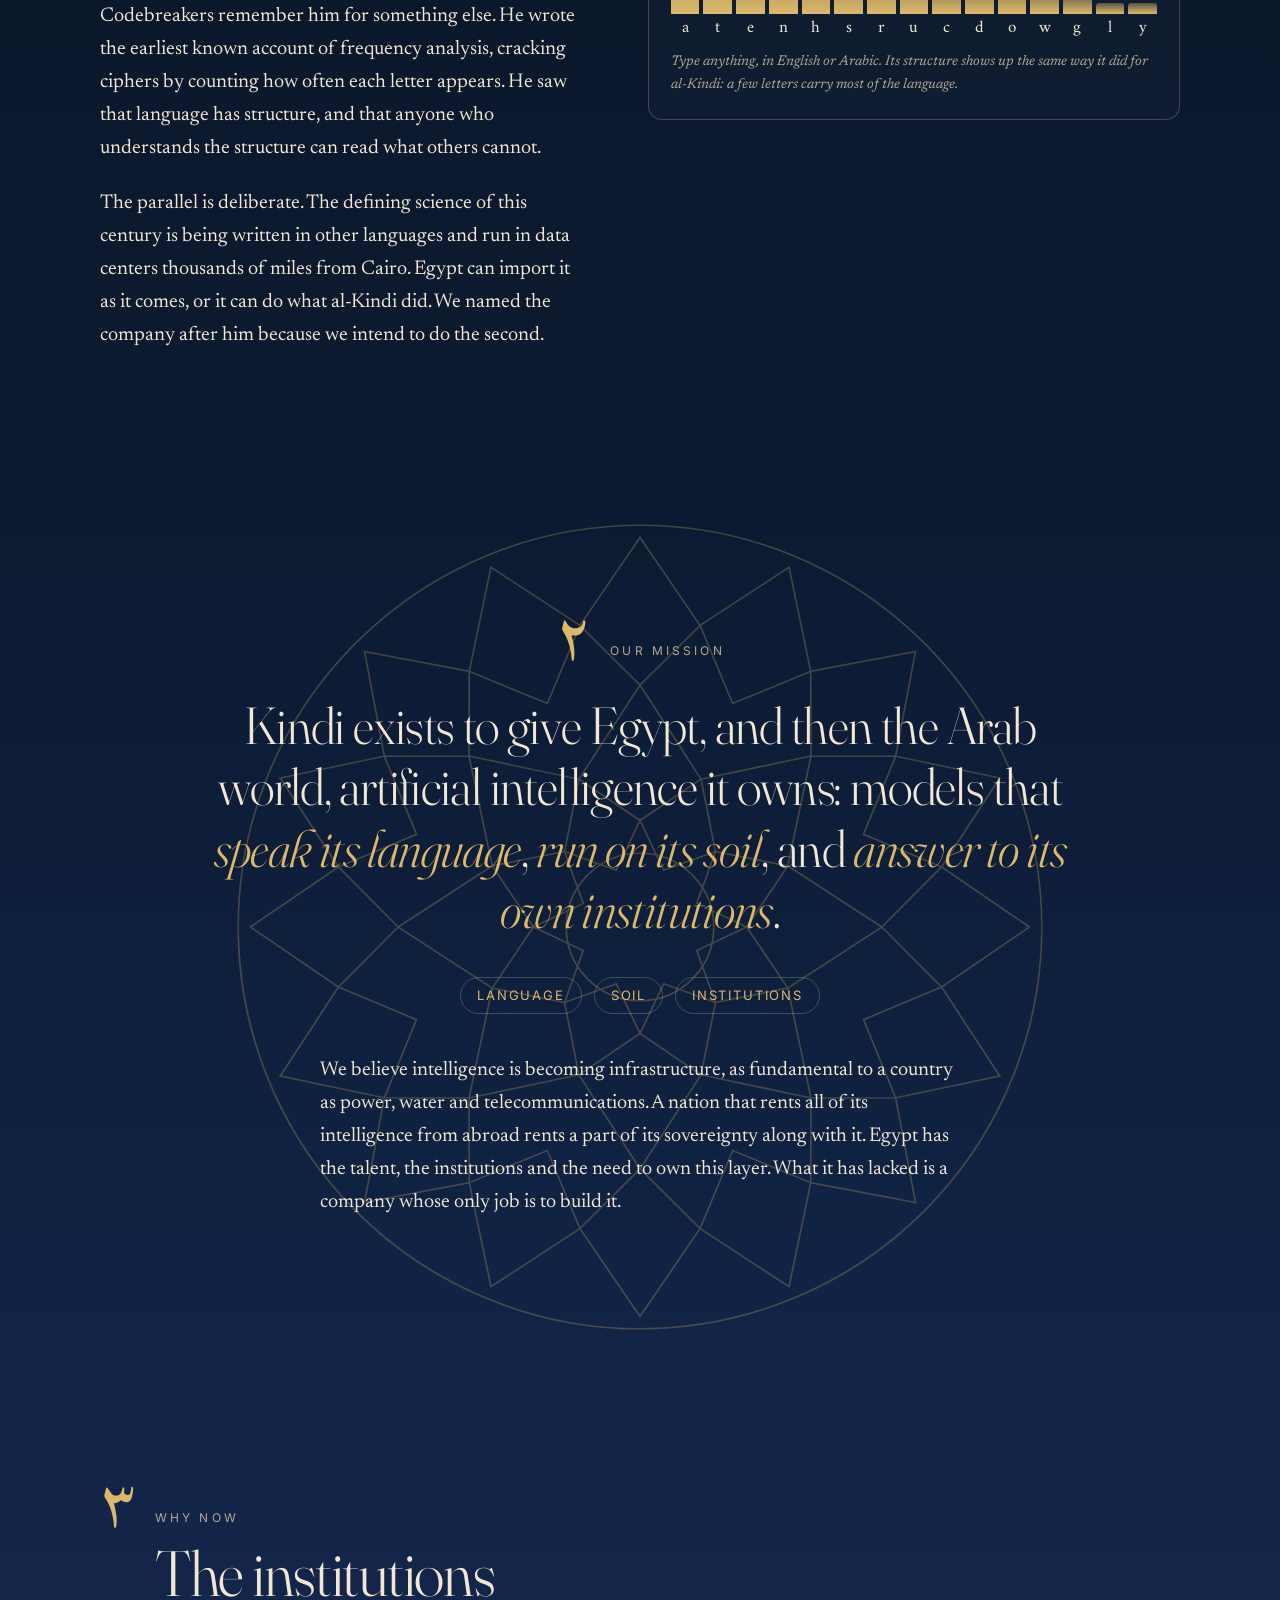
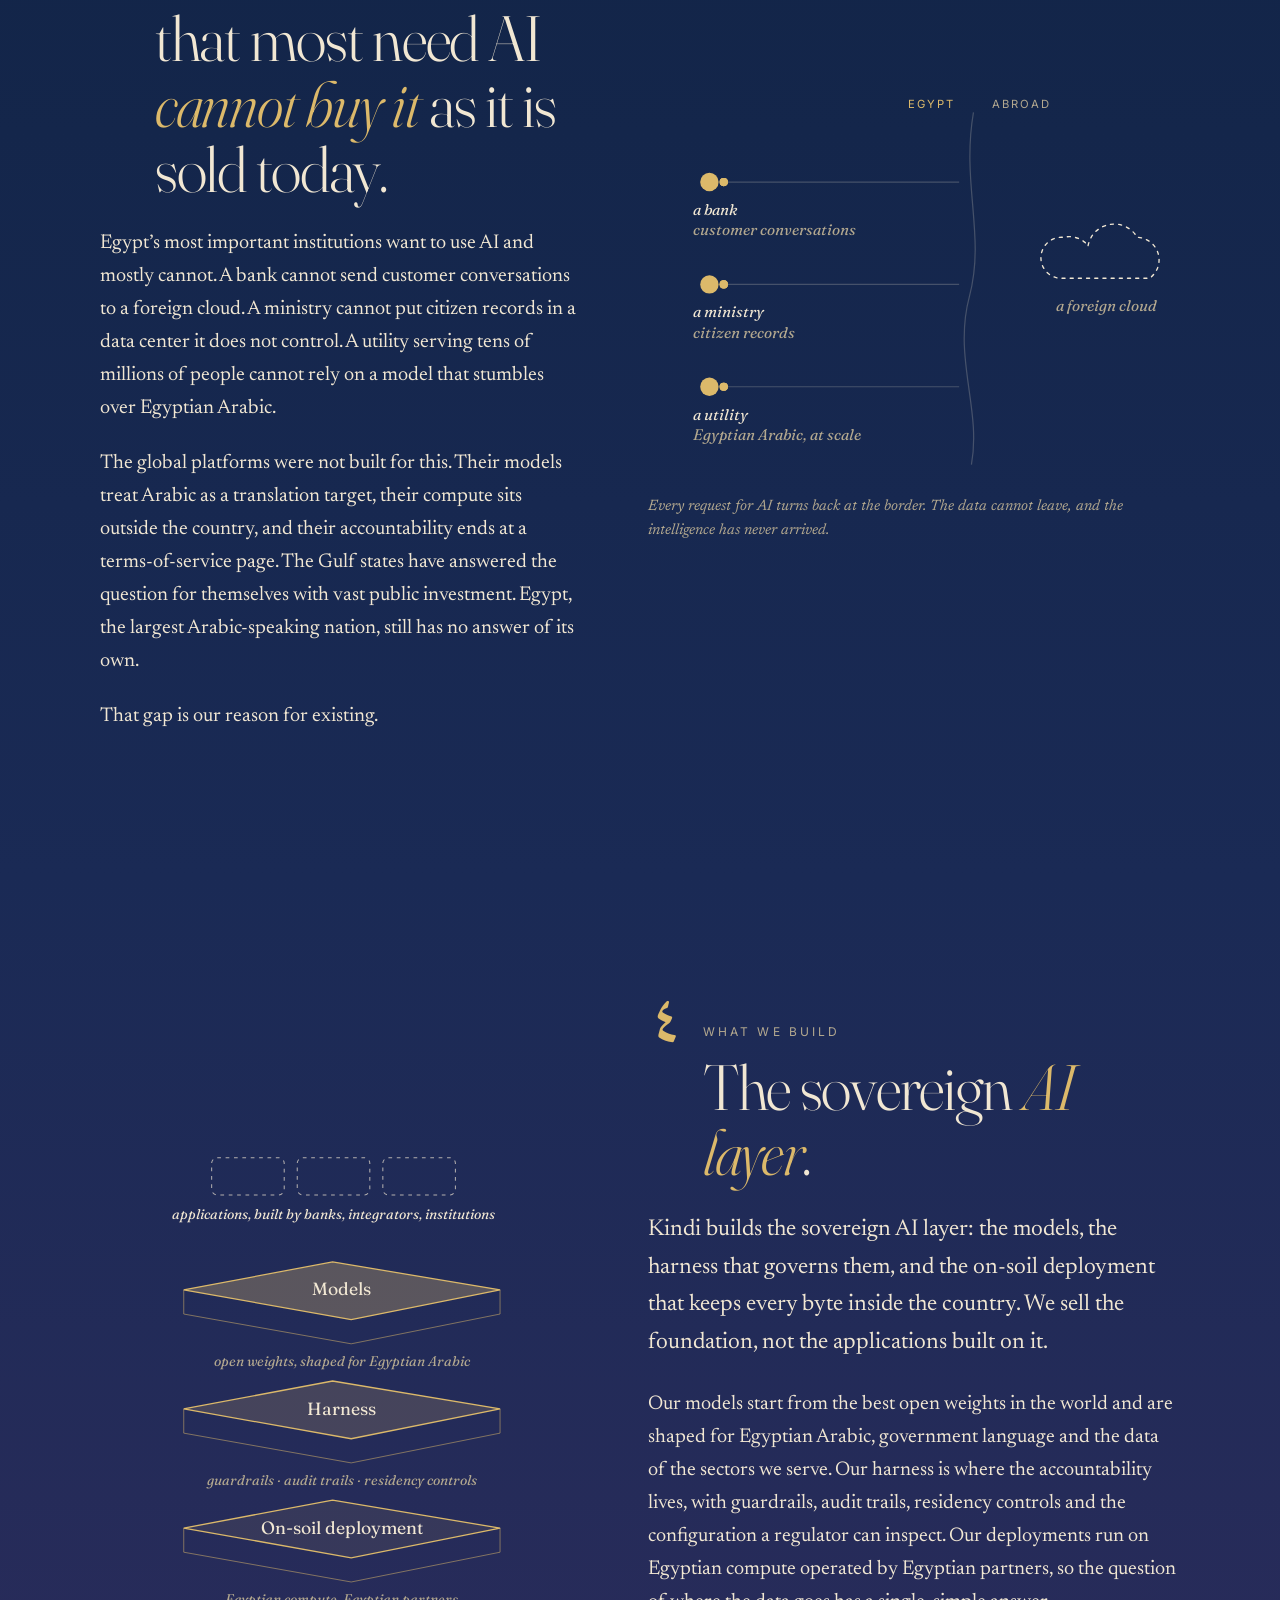
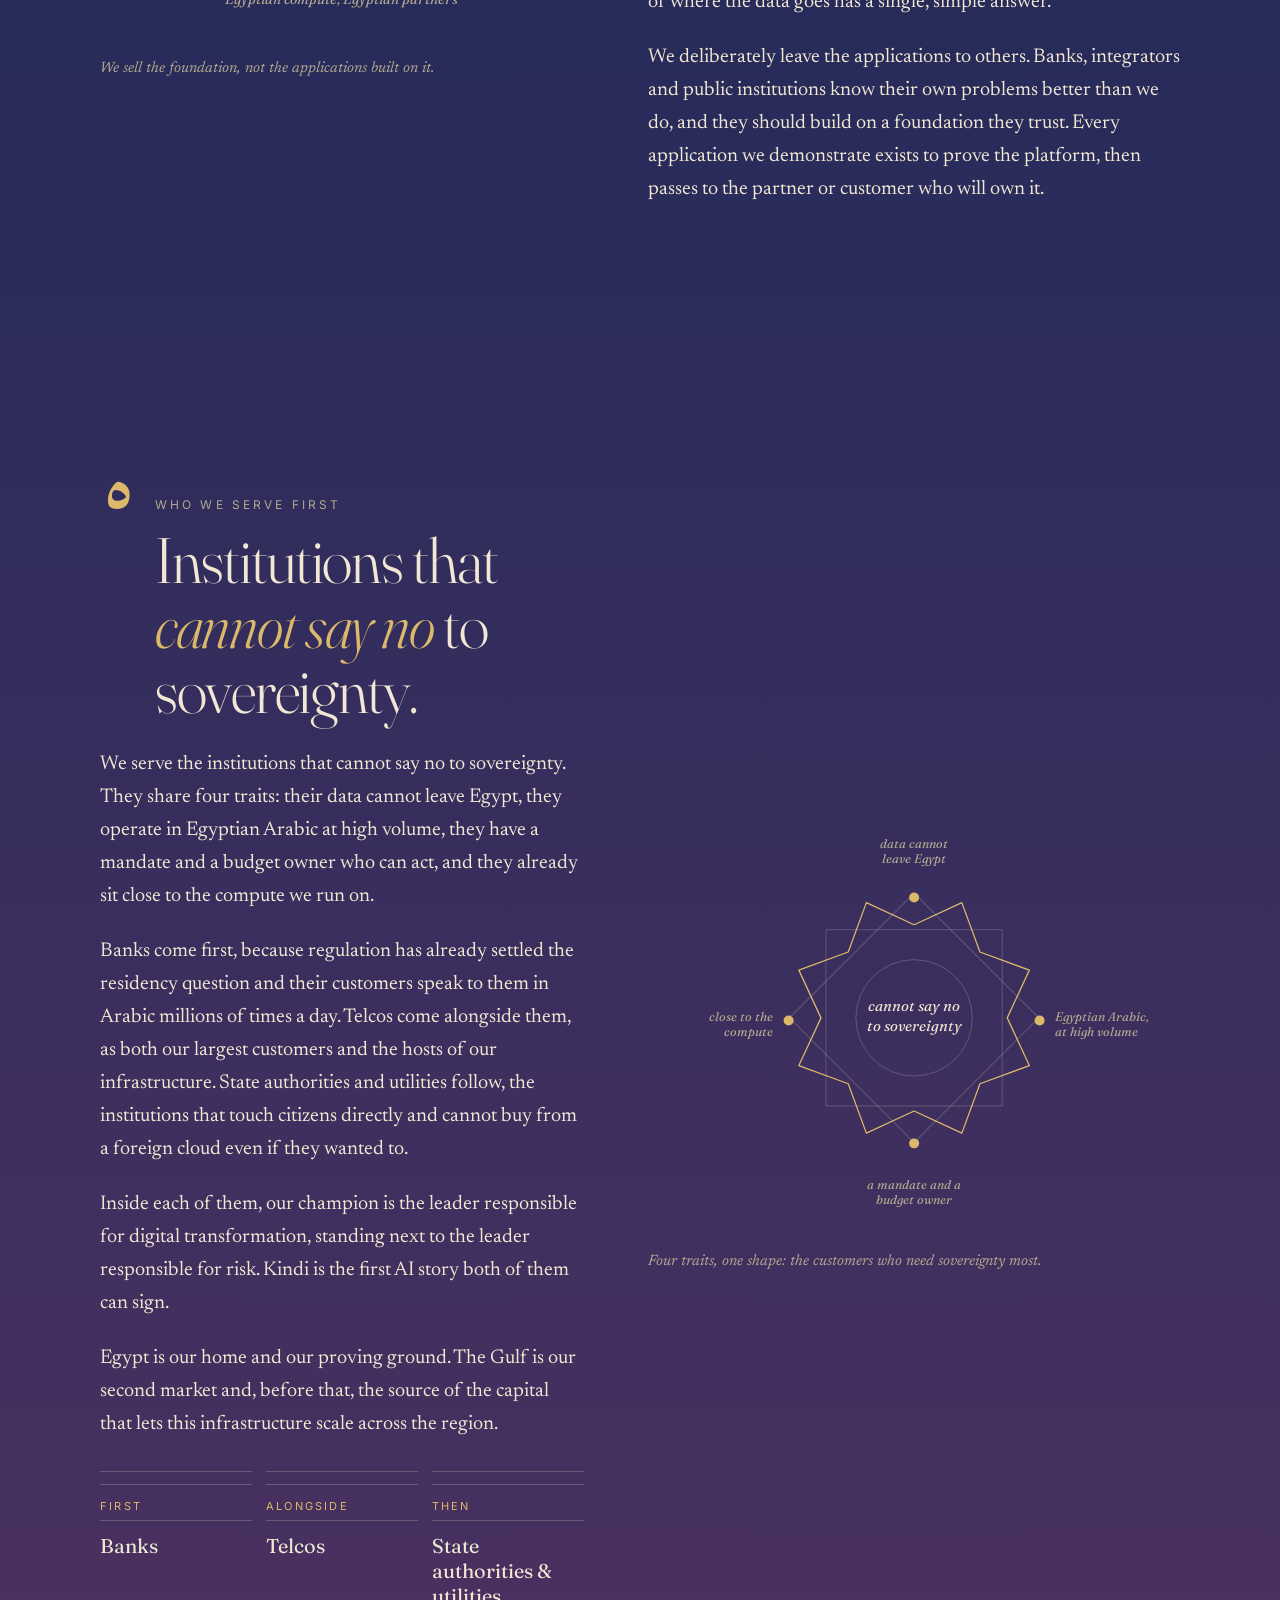
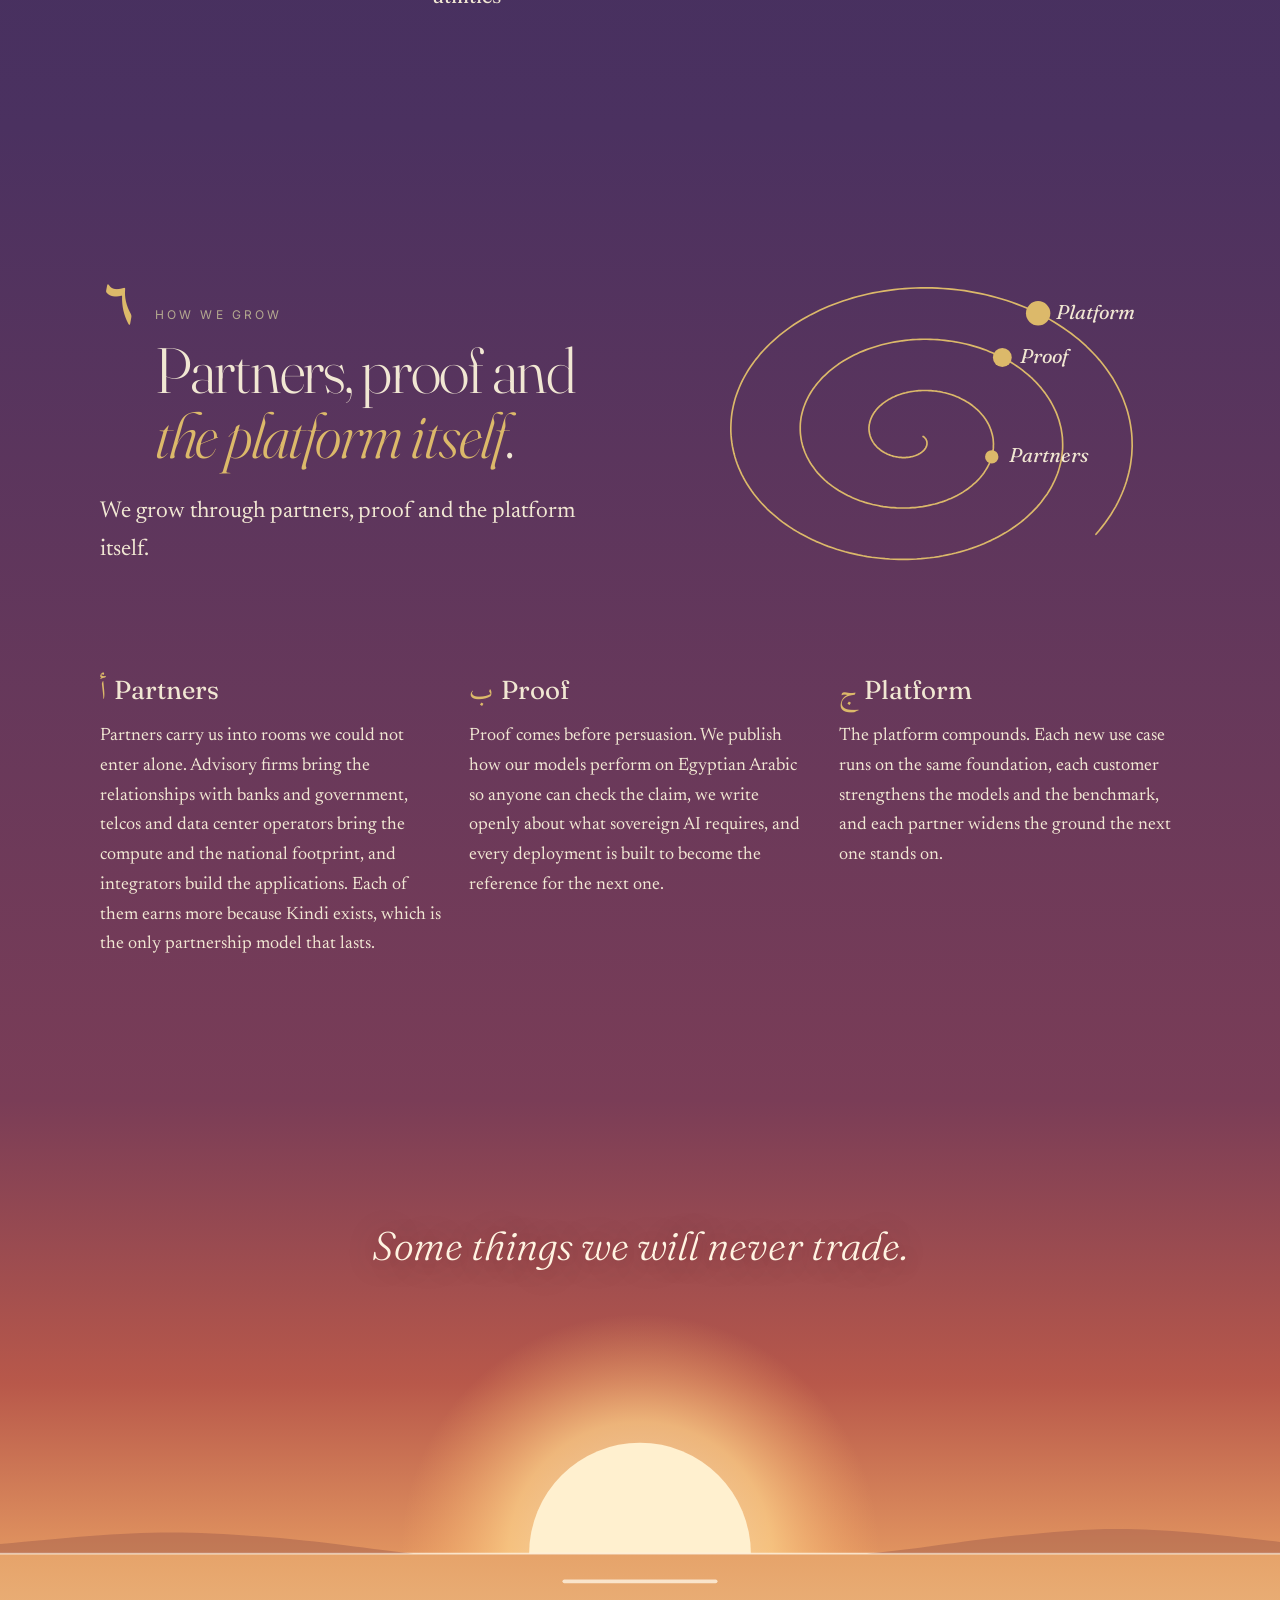
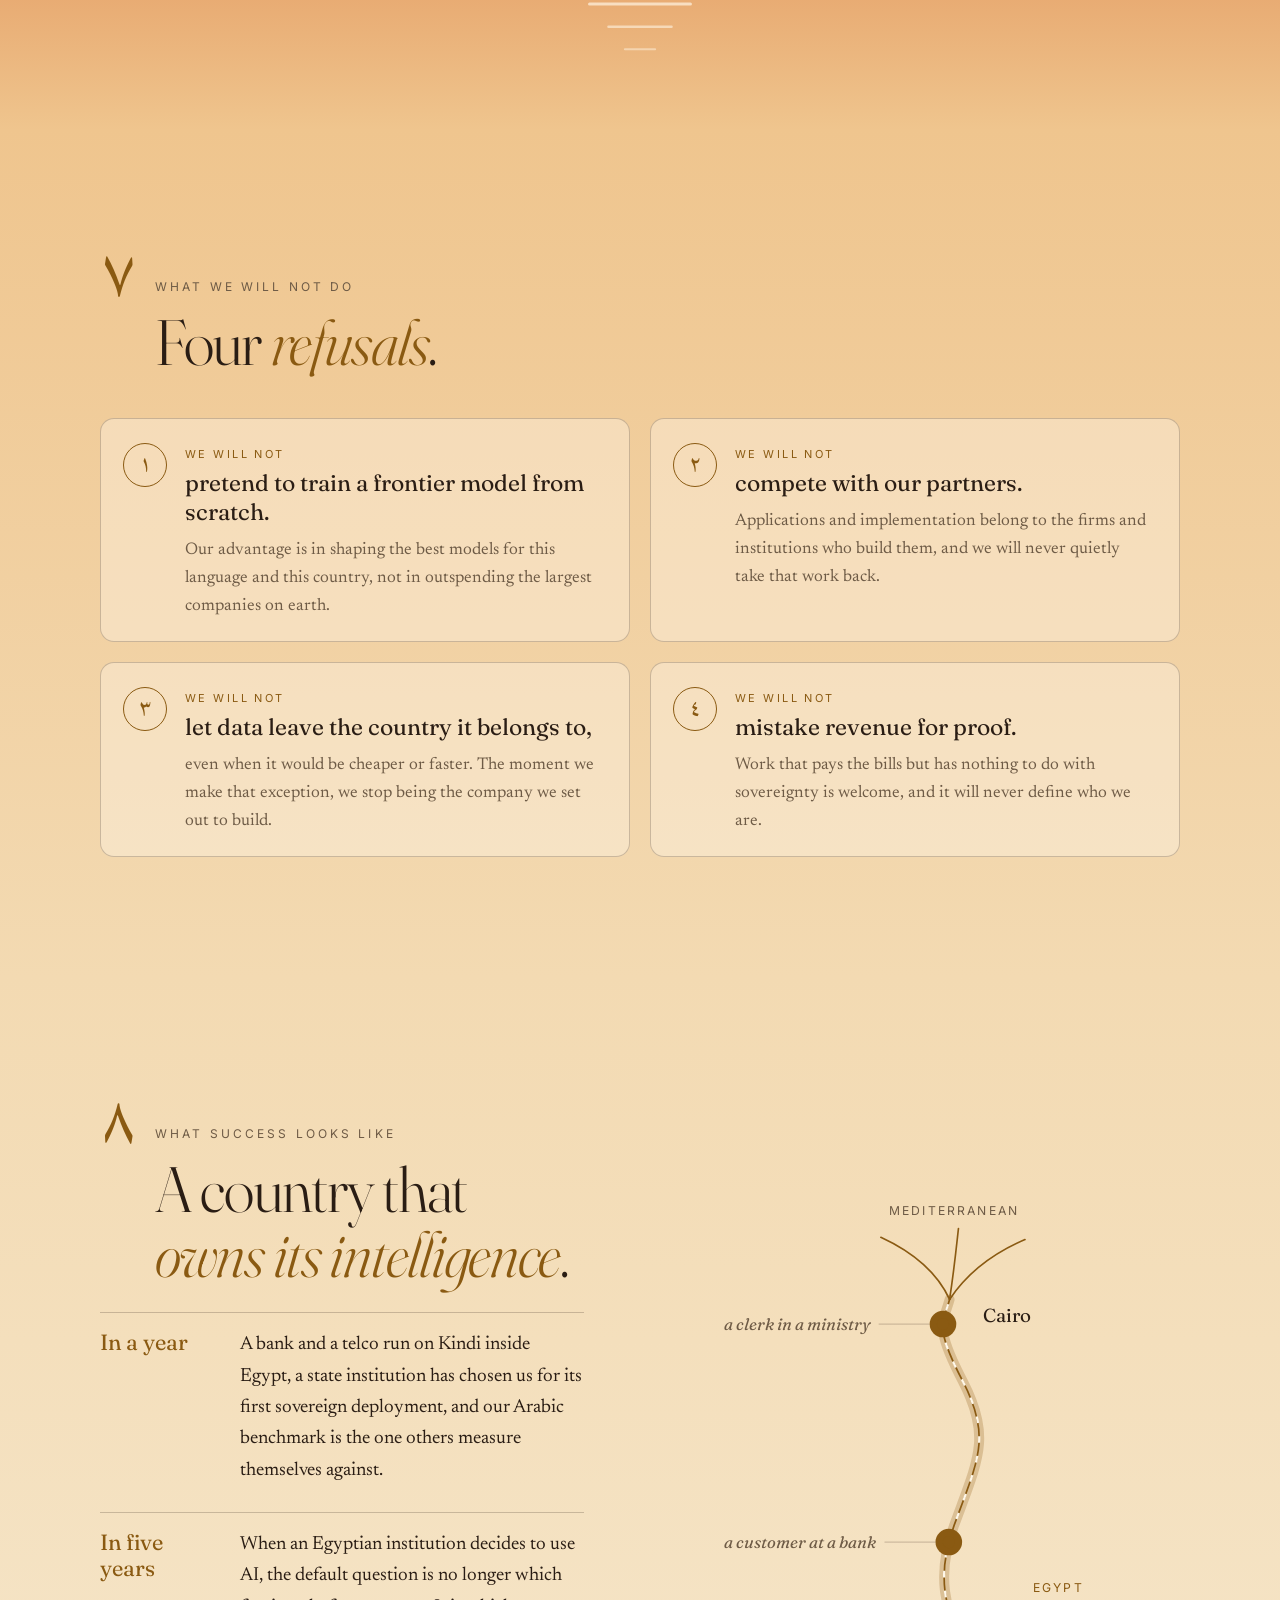
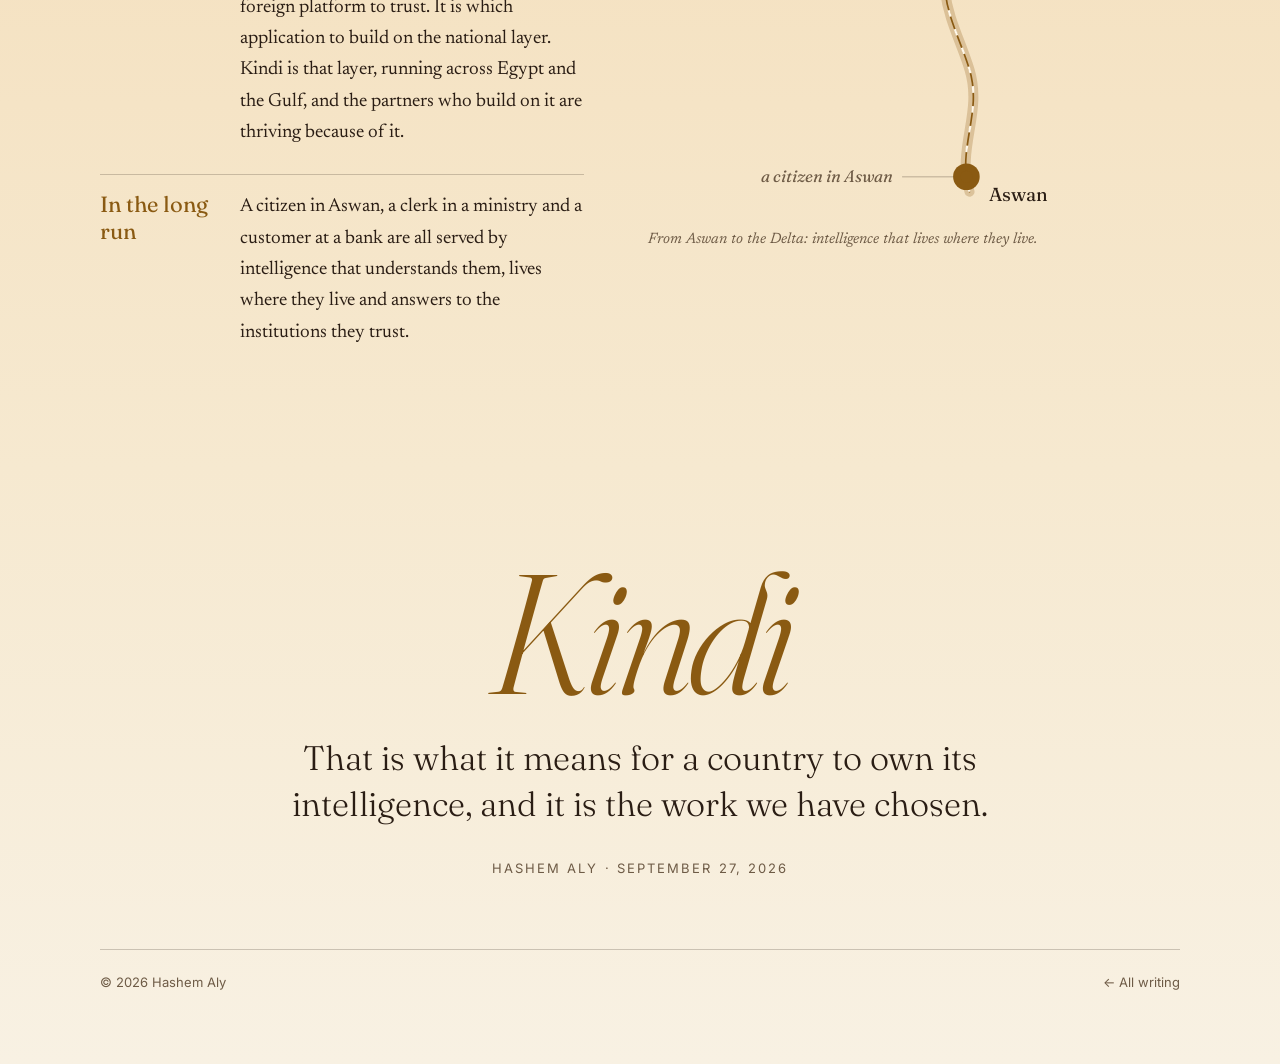
==== commit 4236c5a3: "Kindi hero: drop replay button and size bars from exact counts The letter chart sampled every n-th l" ====
--- a/kindi/index.html
+++ b/kindi/index.html
@@ -79,8 +79,6 @@
     font-style: italic; font-size: 15px; color: var(--night-muted); opacity: 0; transition: opacity 1.2s;
   }
   .hero .cap.show { opacity: 1; }
-  .hero .cap button { font: inherit; font-style: normal; font-family: "Inter", sans-serif; font-size: 12px; letter-spacing: .12em; text-transform: uppercase; background: none; border: 1px solid var(--night-line); color: var(--night-fg); border-radius: 999px; padding: 4px 12px; margin-left: 10px; cursor: pointer; }
-  .hero .cap button:hover { border-color: var(--night-gold); color: var(--night-gold); }
   @keyframes rise { from { opacity: 0; transform: translateY(16px); } to { opacity: 1; transform: none; } }
 
   /* ---------- section heads ---------- */
@@ -288,7 +286,7 @@
     <h1>Kindi</h1>
     <div class="sub">A mission for intelligence Egypt owns</div>
   </div>
-  <p class="cap" id="cap">Every letter on this page, counted by how often it appears: frequency analysis, first described by al-Kindi in ninth-century Baghdad. <button id="recount" type="button">Count again</button></p>
+  <p class="cap" id="cap">Every letter on this page, counted by how often it appears: frequency analysis, first described by al-Kindi in ninth-century Baghdad.</p>
 </section>
 
 <main id="doc">
@@ -517,9 +515,17 @@
     W = cv.clientWidth; H = cv.clientHeight;
     cv.width = W * dpr; cv.height = H * dpr; ctx.setTransform(dpr, 0, 0, dpr, 0, 0);
     const N = Math.min(1400, Math.round(W * H / 700));
-    const step = letters.length / N;
-    const sample = []; for (let i = 0; i < N; i++) sample.push(letters[Math.floor(i * step)]);
-    const per = {}; sample.forEach(c => per[c] = (per[c] || 0) + 1);
+    // give each letter a share of the particles in exact proportion to its
+    // count on the page (at least one), then pick that many of its occurrences
+    // spread evenly through the text so the bars keep the true order
+    const quota = {};
+    order.forEach(c => quota[c] = Math.max(1, Math.floor(counts[c] / letters.length * N)));
+    const seen = {}, sample = [];
+    letters.forEach(c => {
+      const k = seen[c] = (seen[c] || 0) + 1;
+      if (Math.floor(k * quota[c] / counts[c]) > Math.floor((k - 1) * quota[c] / counts[c])) sample.push(c);
+    });
+    const per = quota;
     const maxC = Math.max(...Object.values(per));
     const baseY = H - (W < 640 ? 172 : 112), maxH = H * .30;
     const cols = order.length, gap = Math.min(40, (W - 48) / cols), x0 = (W - gap * (cols - 1)) / 2;
@@ -597,7 +603,6 @@
     t0 = performance.now() - (reduce ? 20000 : 0);
     raf = requestAnimationFrame(frame);
   }
-  document.getElementById("recount").addEventListener("click", start);
   let rt; addEventListener("resize", () => { clearTimeout(rt); rt = setTimeout(() => { const el = performance.now() - t0; layout(); t0 = performance.now() - el; }, 150); });
   (document.fonts && document.fonts.ready ? document.fonts.ready : Promise.resolve()).then(start);
   // stop painting the hero when it is off screen
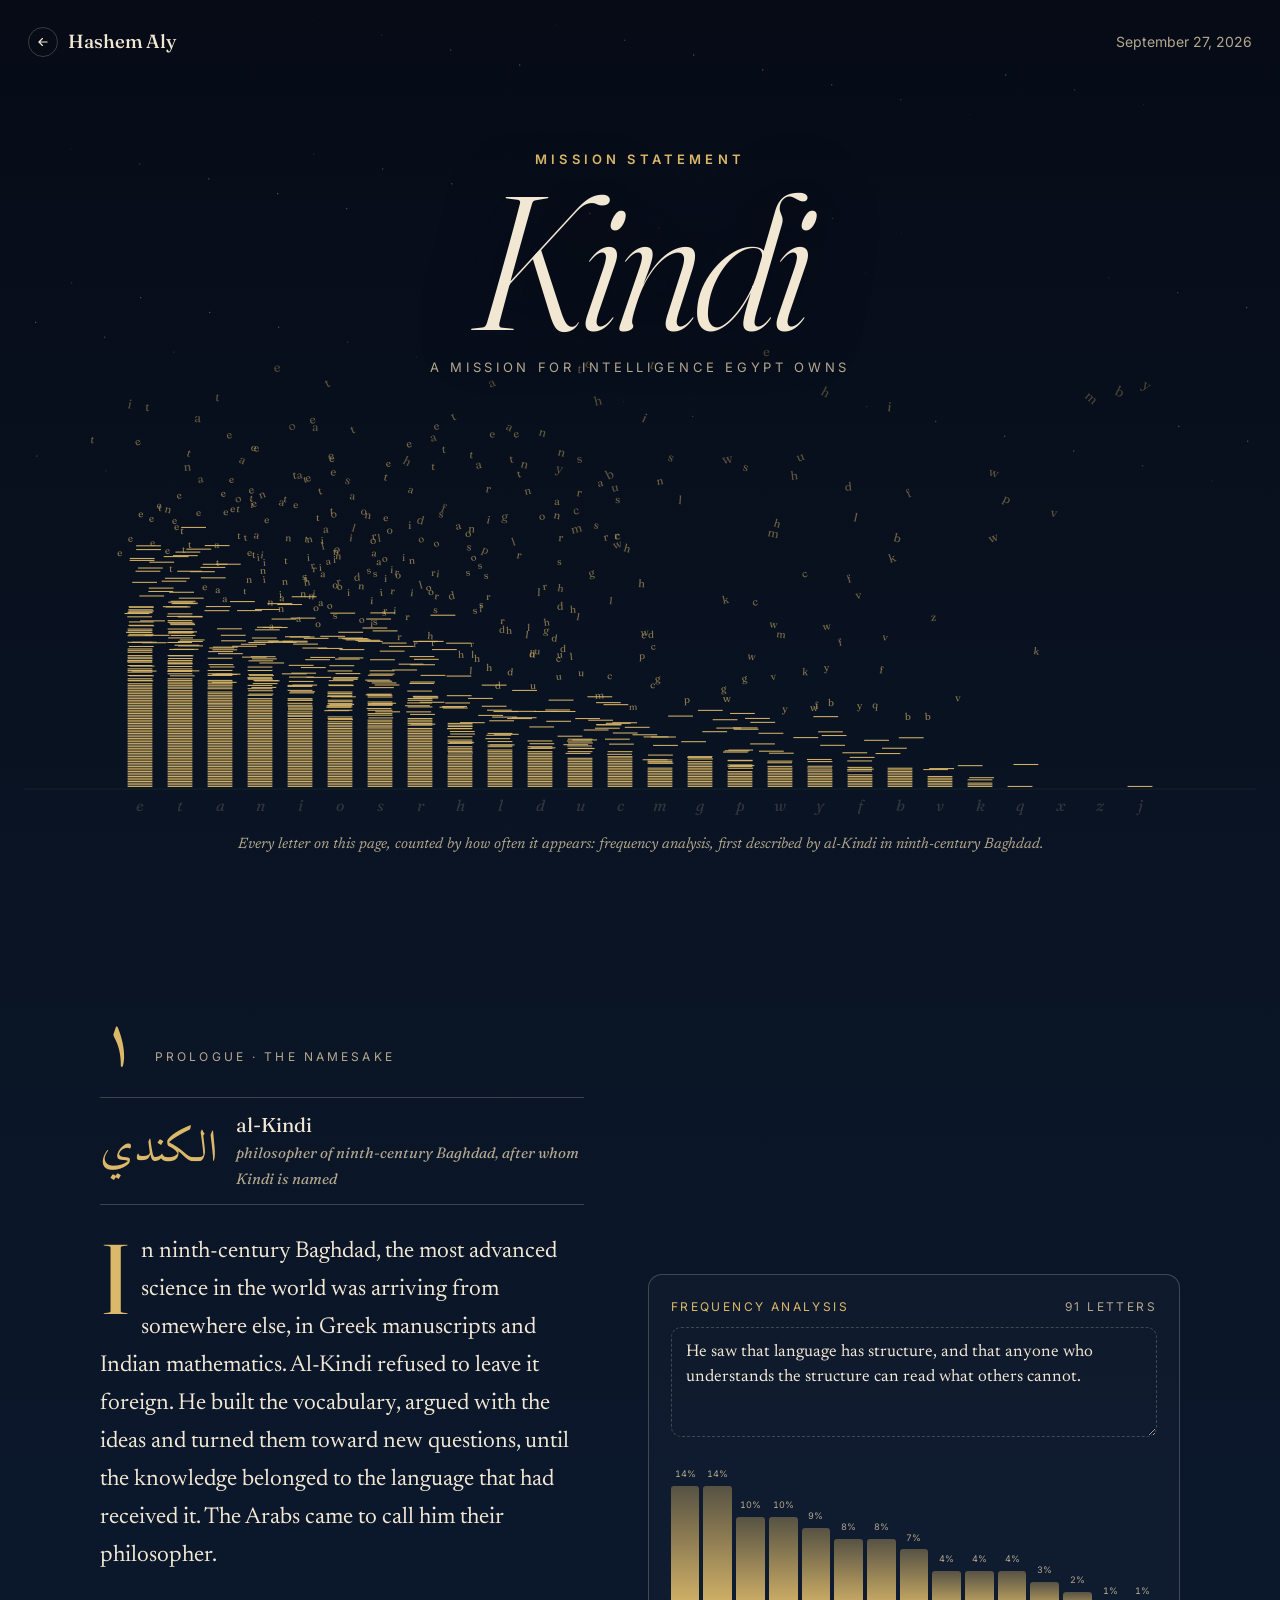
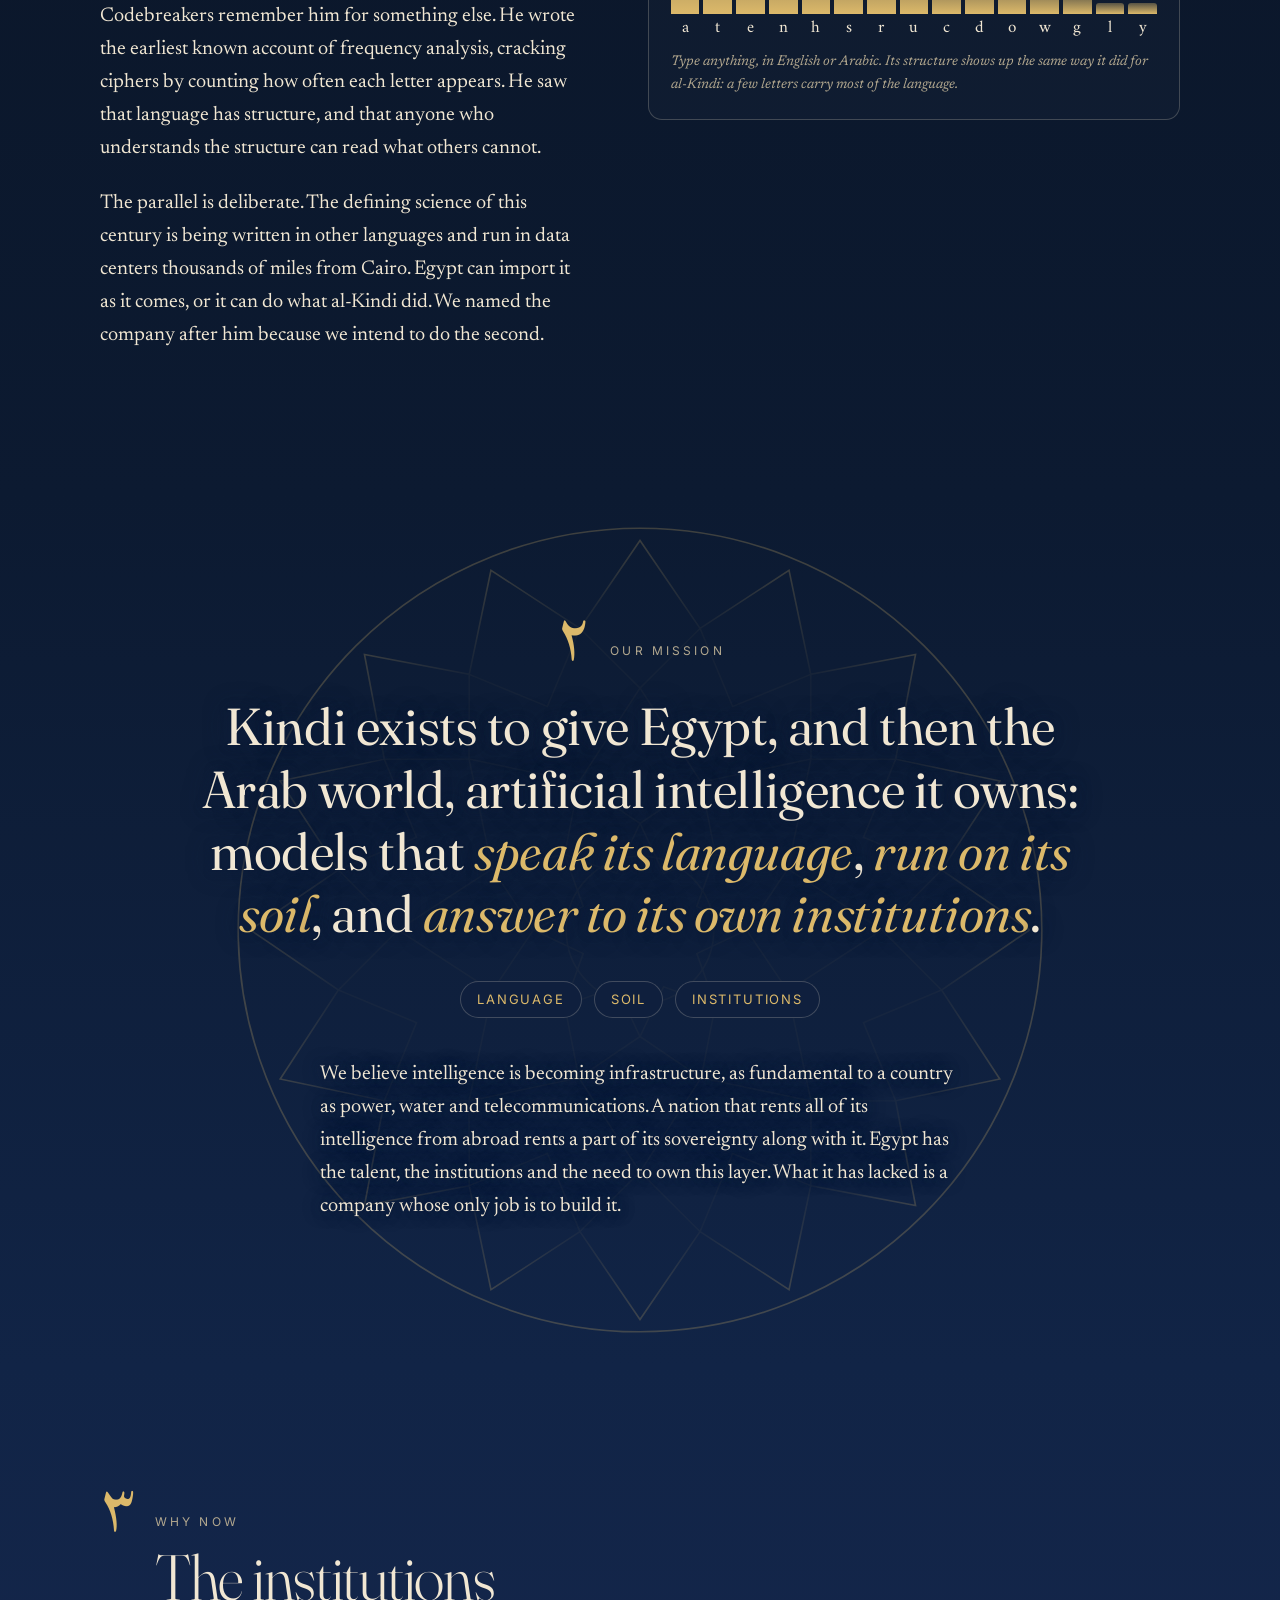
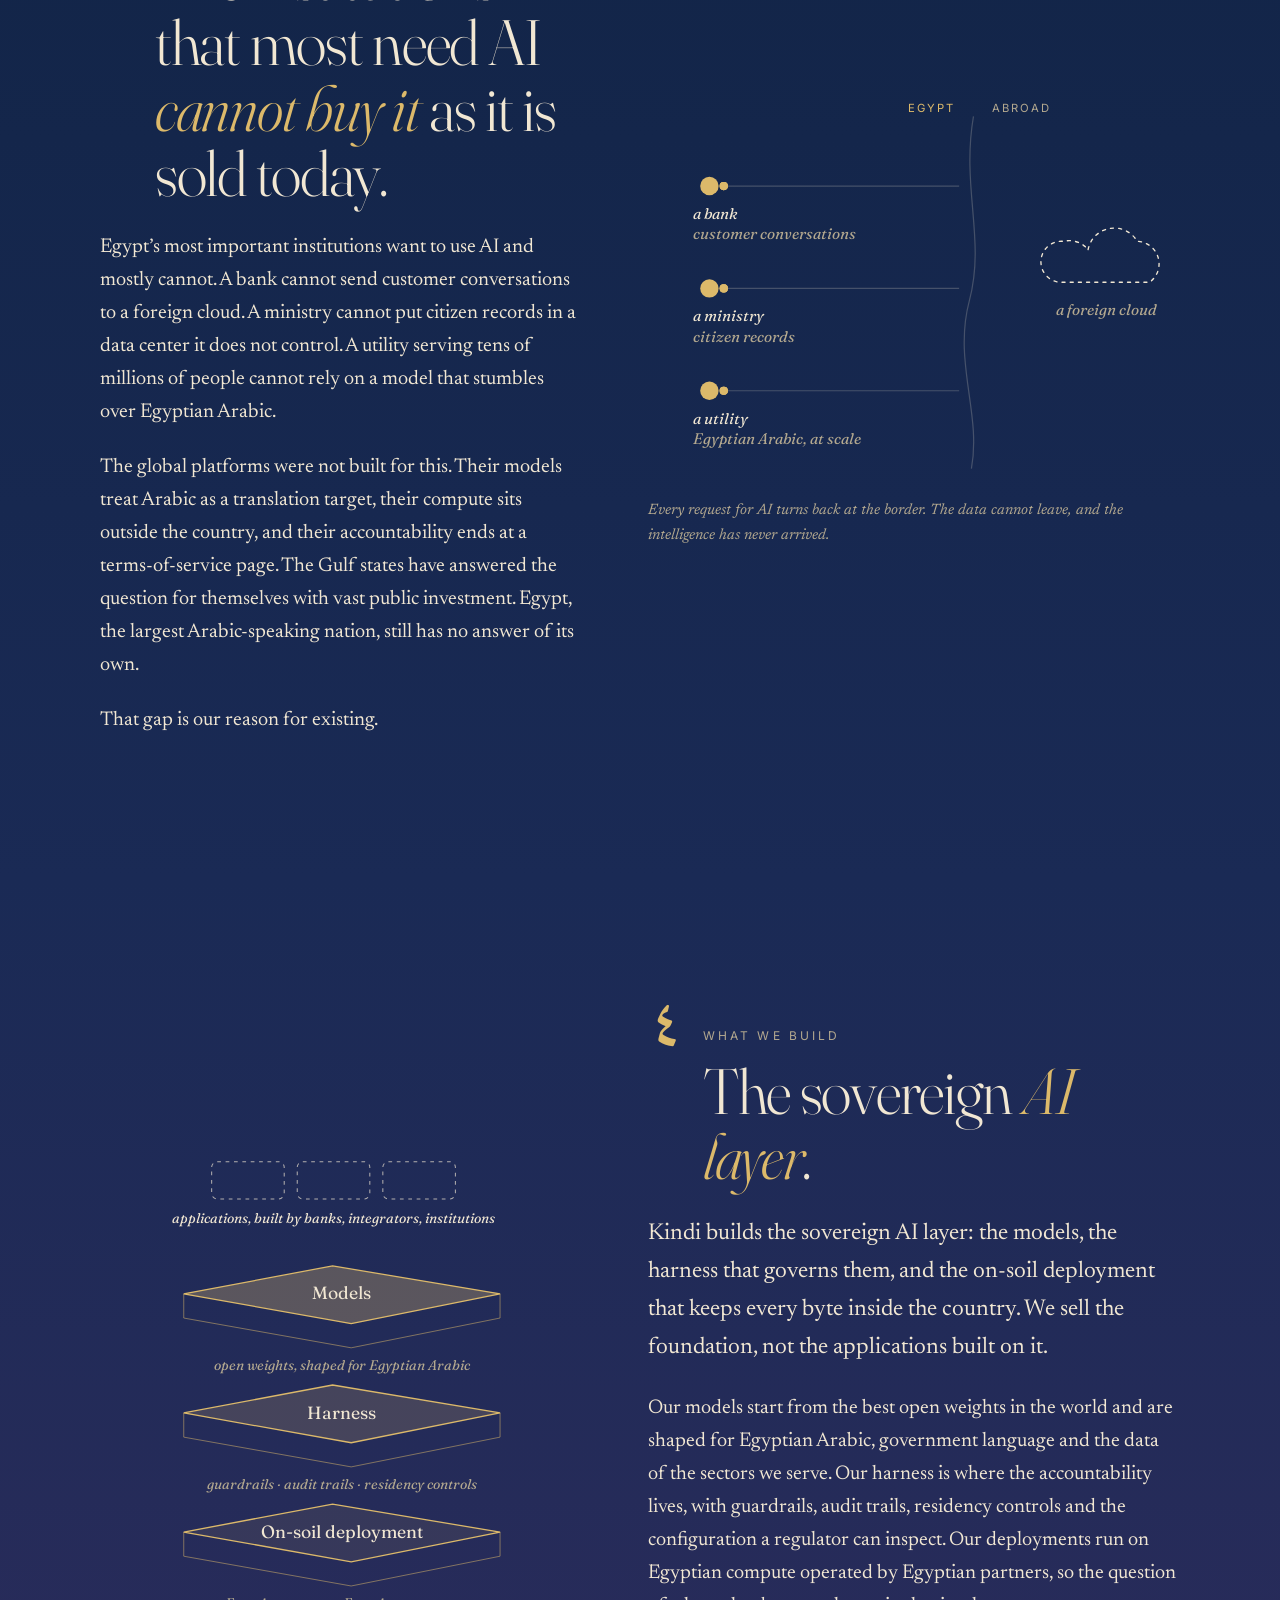
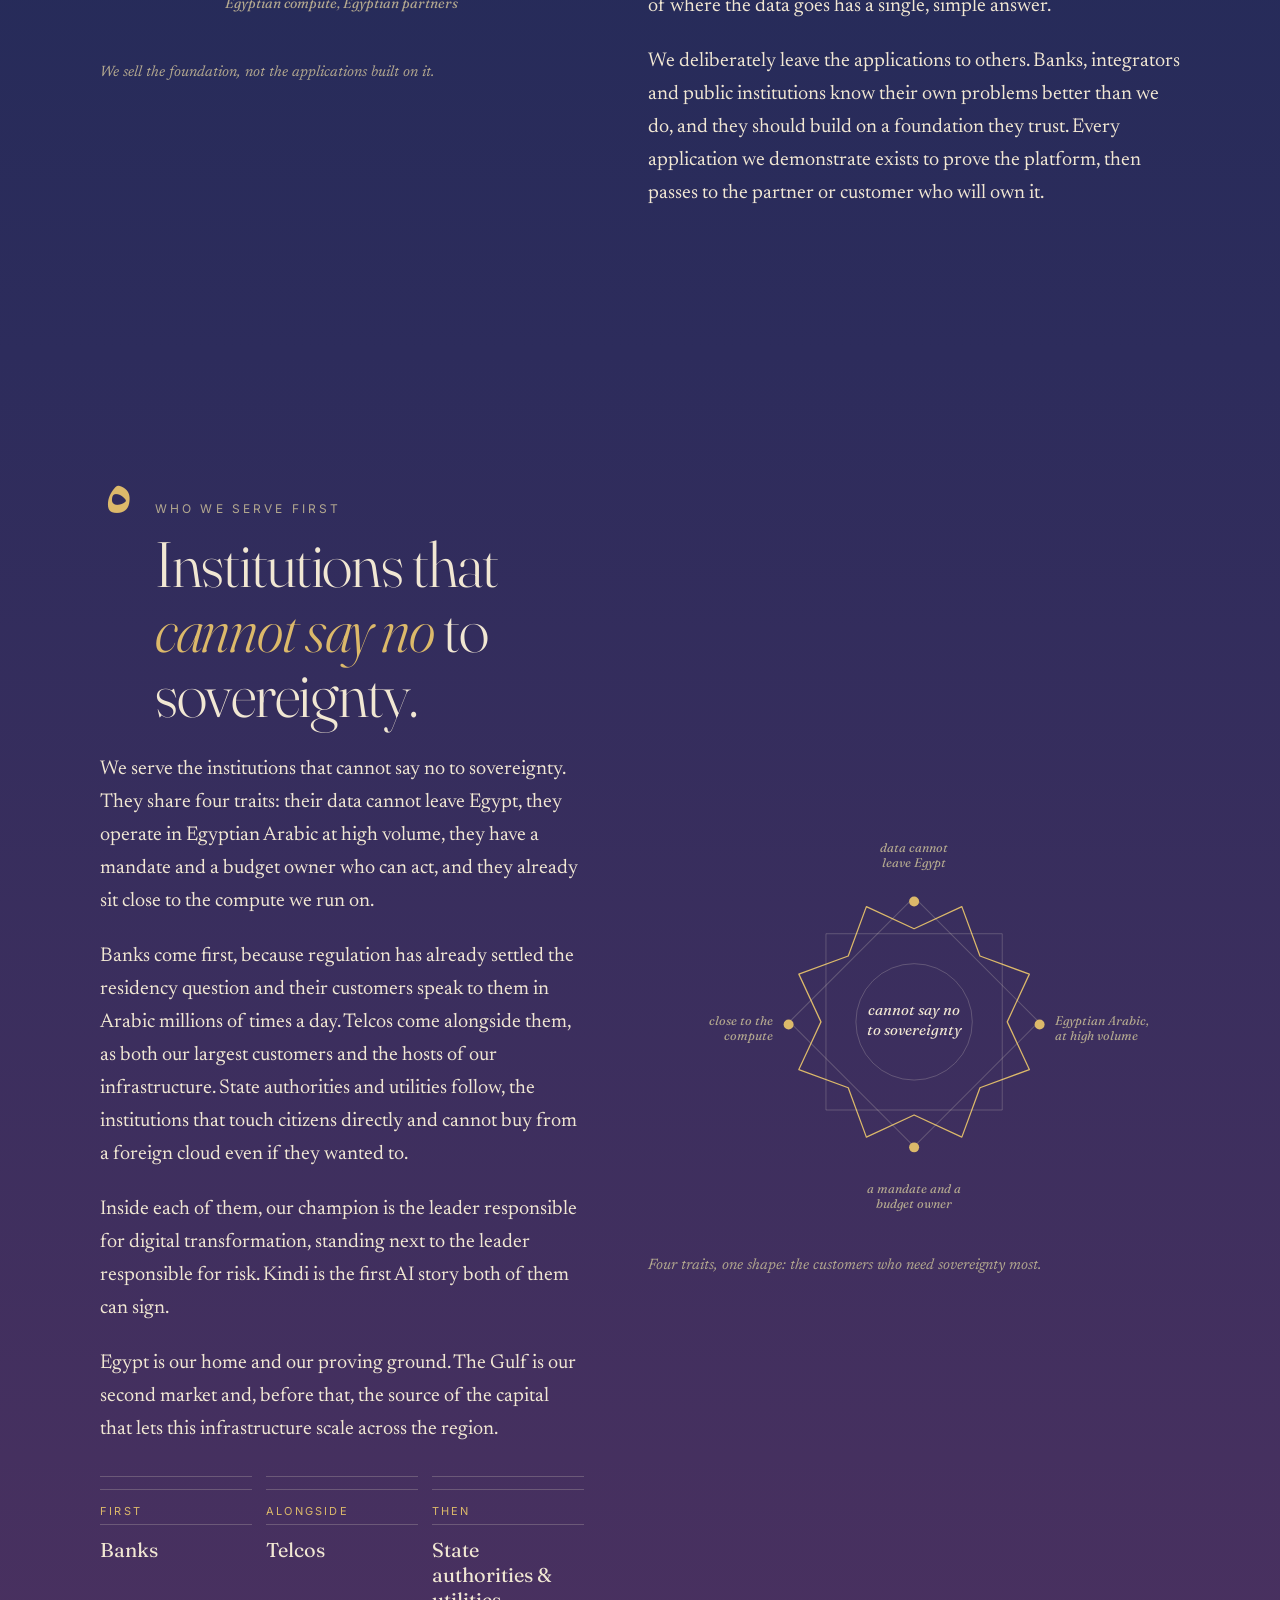
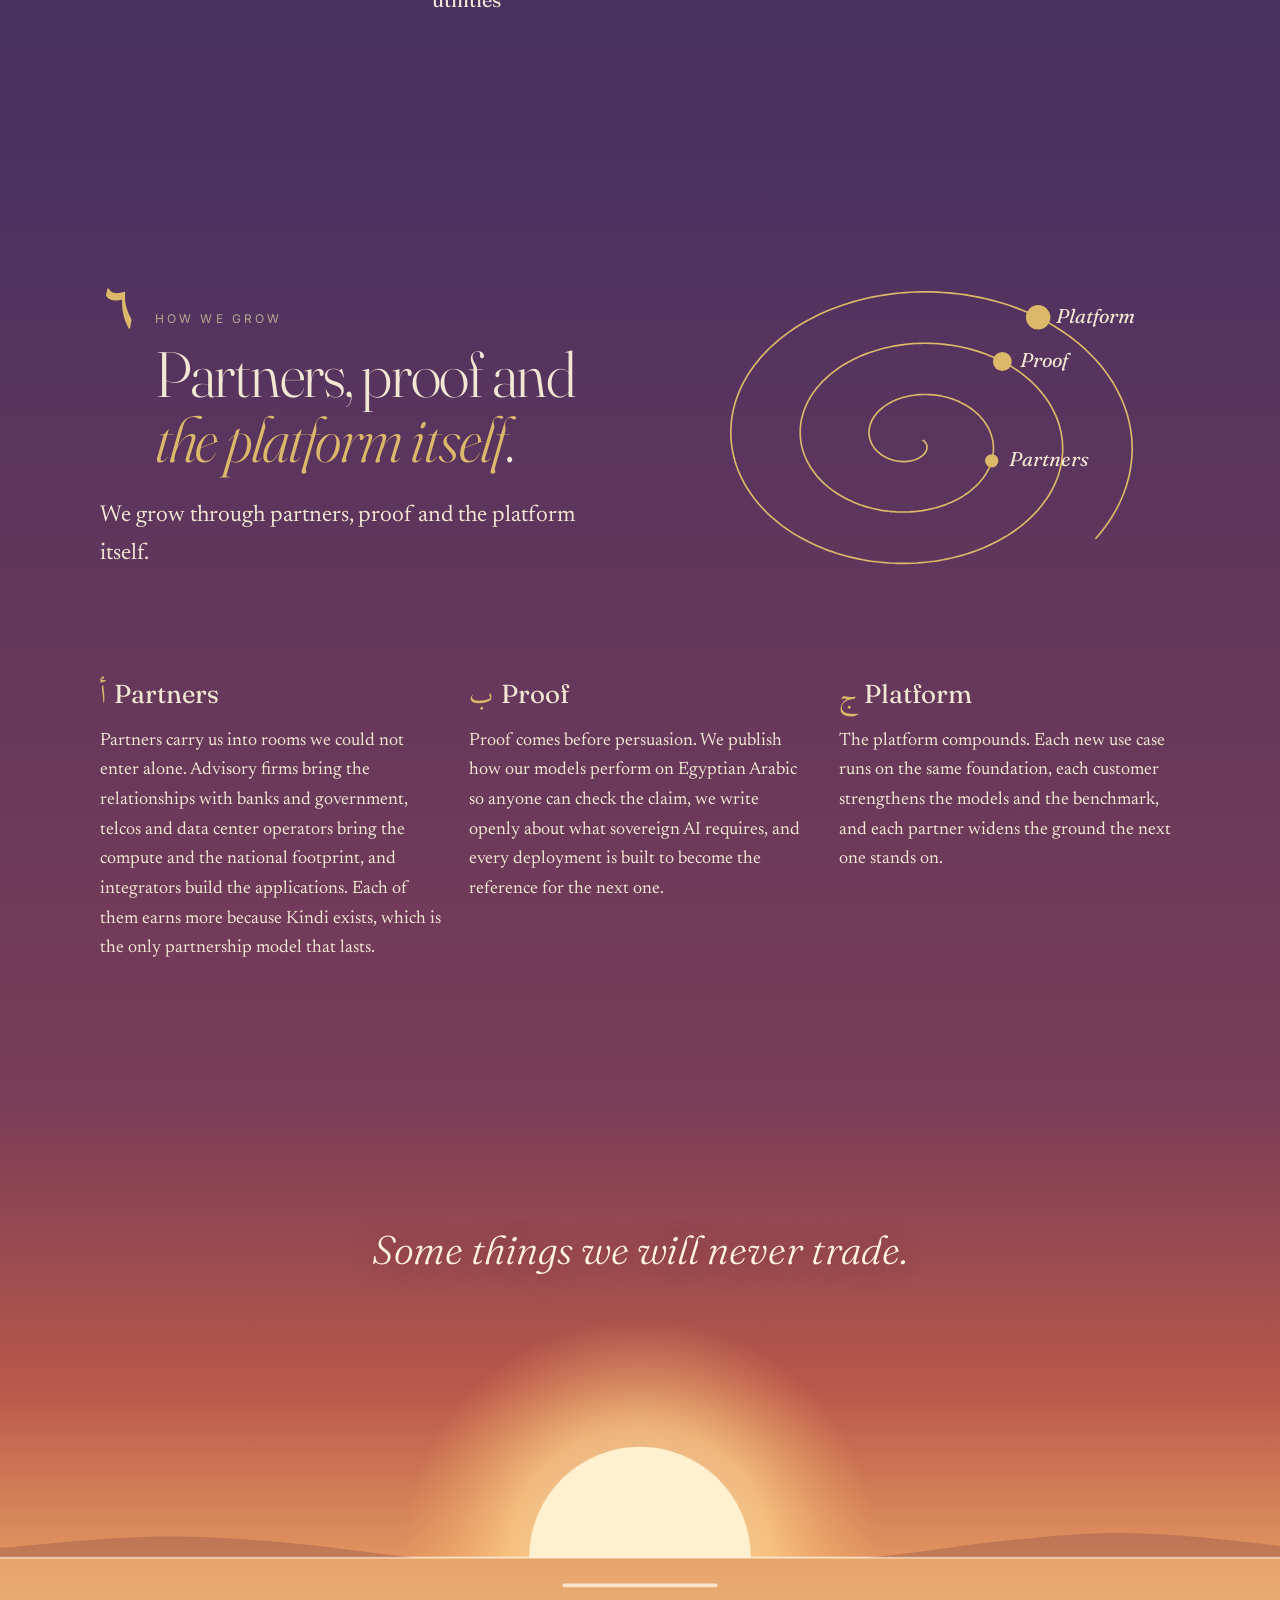
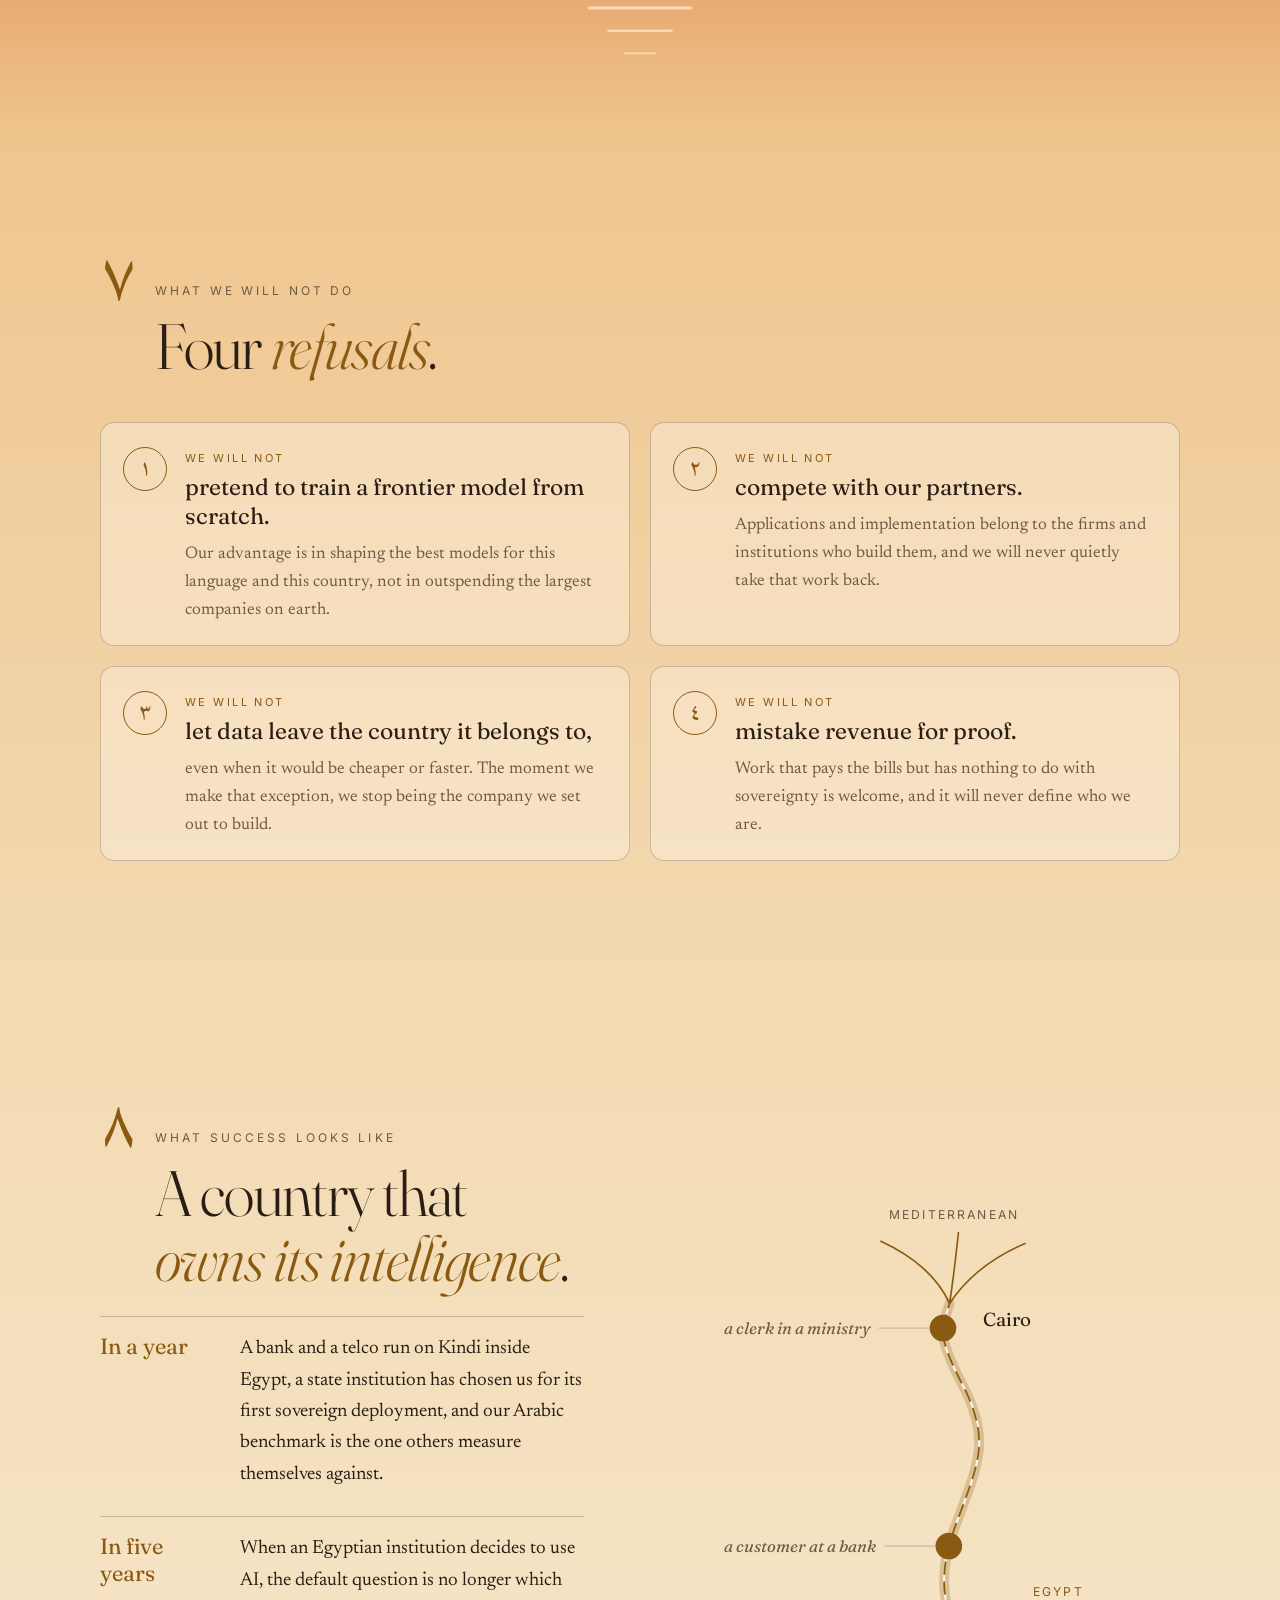
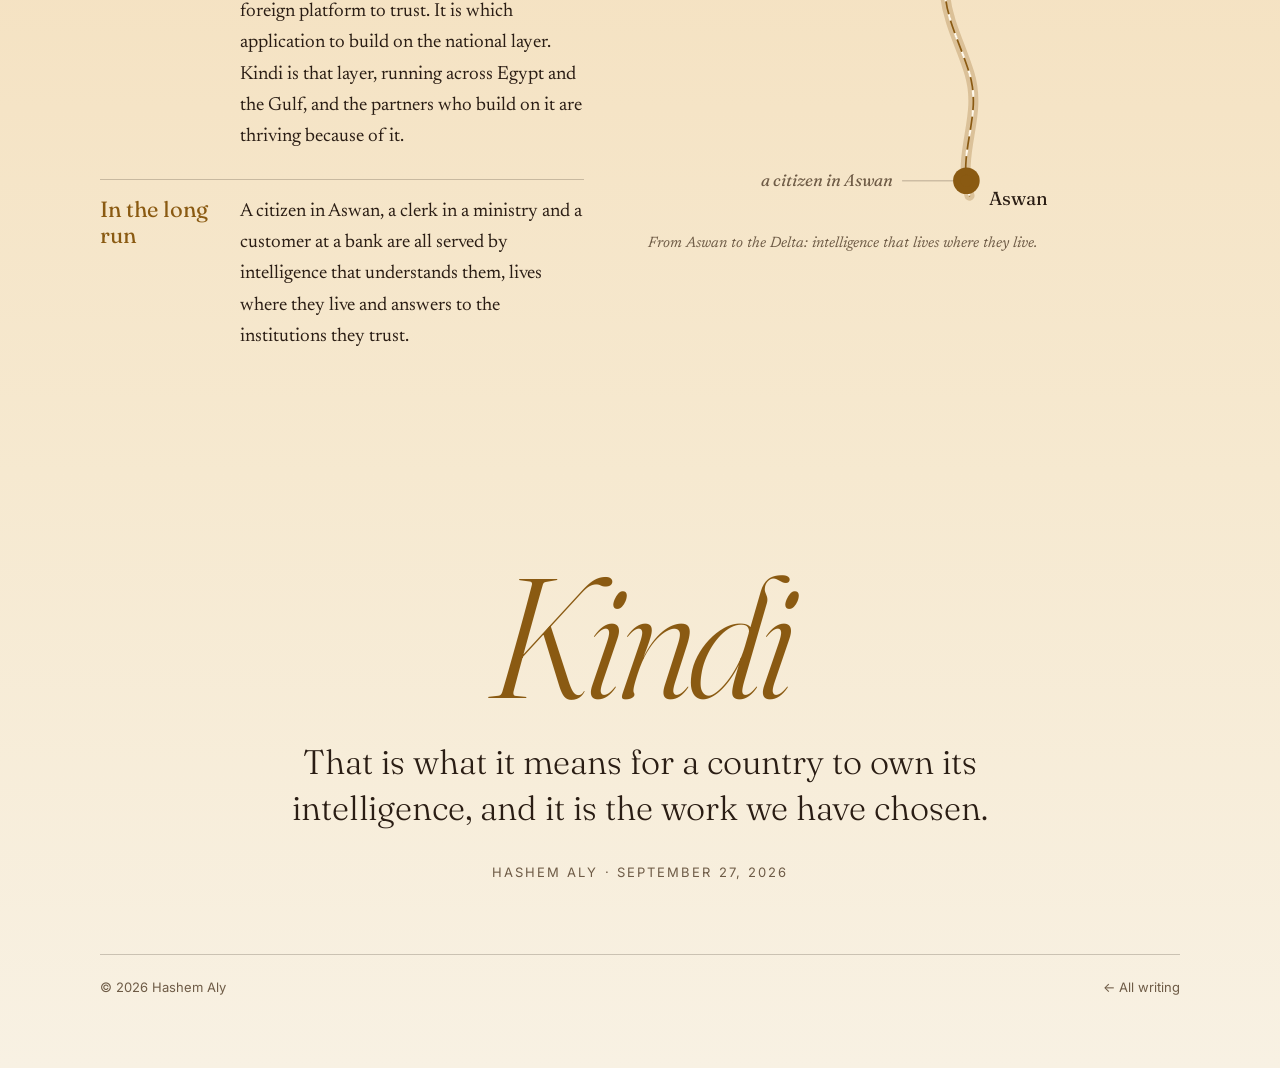
==== commit e58024e0: "Kindi mission: keep the rosette out of the text's way Fade the rosette toward its centre where the q" ====
--- a/kindi/index.html
+++ b/kindi/index.html
@@ -113,18 +113,24 @@
 
   /* ---------- mission ---------- */
   .mission { text-align: center; overflow: hidden; }
-  .rosette { position: absolute; left: 50%; top: 50%; width: min(820px, 120vw); transform: translate(-50%, -50%); opacity: .26; pointer-events: none; }
+  .rosette {
+    position: absolute; left: 50%; top: 50%; width: min(820px, 120vw); transform: translate(-50%, -50%); opacity: .34; pointer-events: none;
+    /* fade the pattern out behind the text, keep it strong at the rim */
+    -webkit-mask-image: radial-gradient(circle at 50% 50%, rgba(0,0,0,.1) 0%, rgba(0,0,0,.1) 52%, #000 78%);
+    mask-image: radial-gradient(circle at 50% 50%, rgba(0,0,0,.1) 0%, rgba(0,0,0,.1) 52%, #000 78%);
+  }
   .rosette path, .rosette circle { fill: none; stroke: var(--gold); stroke-width: .8; }
   .mission blockquote {
-    margin: 30px auto 36px; max-width: 900px; font-family: "Fraunces", Georgia, serif; font-weight: 300;
-    font-size: clamp(30px, 4.2vw, 52px); line-height: 1.18; letter-spacing: -.012em; font-variation-settings: "opsz" 144;
+    margin: 30px auto 36px; max-width: 900px; font-family: "Fraunces", Georgia, serif; font-weight: 380;
+    font-size: clamp(30px, 4.2vw, 52px); line-height: 1.2; letter-spacing: -.008em; font-variation-settings: "opsz" 72;
+    text-shadow: 0 0 2px #0e1e3b, 0 0 10px #0e1e3b, 0 0 24px #0e1e3b;
   }
   .mission blockquote .w { display: inline-block; opacity: 0; transform: translateY(14px); filter: blur(6px); transition: opacity .9s, transform .9s, filter .9s; }
   .mission.in blockquote .w { opacity: 1; transform: none; filter: none; }
   .mission blockquote em { color: var(--gold); }
-  .mission .text { margin: 0 auto; text-align: left; }
+  .mission .text { margin: 0 auto; text-align: left; text-shadow: 0 0 2px #10213f, 0 0 8px #10213f, 0 0 18px #10213f; }
   .pillars { display: flex; justify-content: center; flex-wrap: wrap; gap: 12px; margin: 0 0 40px; font-family: "Inter", sans-serif; font-size: 13px; letter-spacing: .14em; text-transform: uppercase; }
-  .pillars span { border: 1px solid var(--line); border-radius: 999px; padding: 7px 16px; color: var(--gold); }
+  .pillars span { border: 1px solid var(--line); border-radius: 999px; padding: 7px 16px; color: var(--gold); background: #0f1f3d; }
 
   /* ---------- diagrams ---------- */
   svg.dg { width: 100%; height: auto; display: block; overflow: visible; }
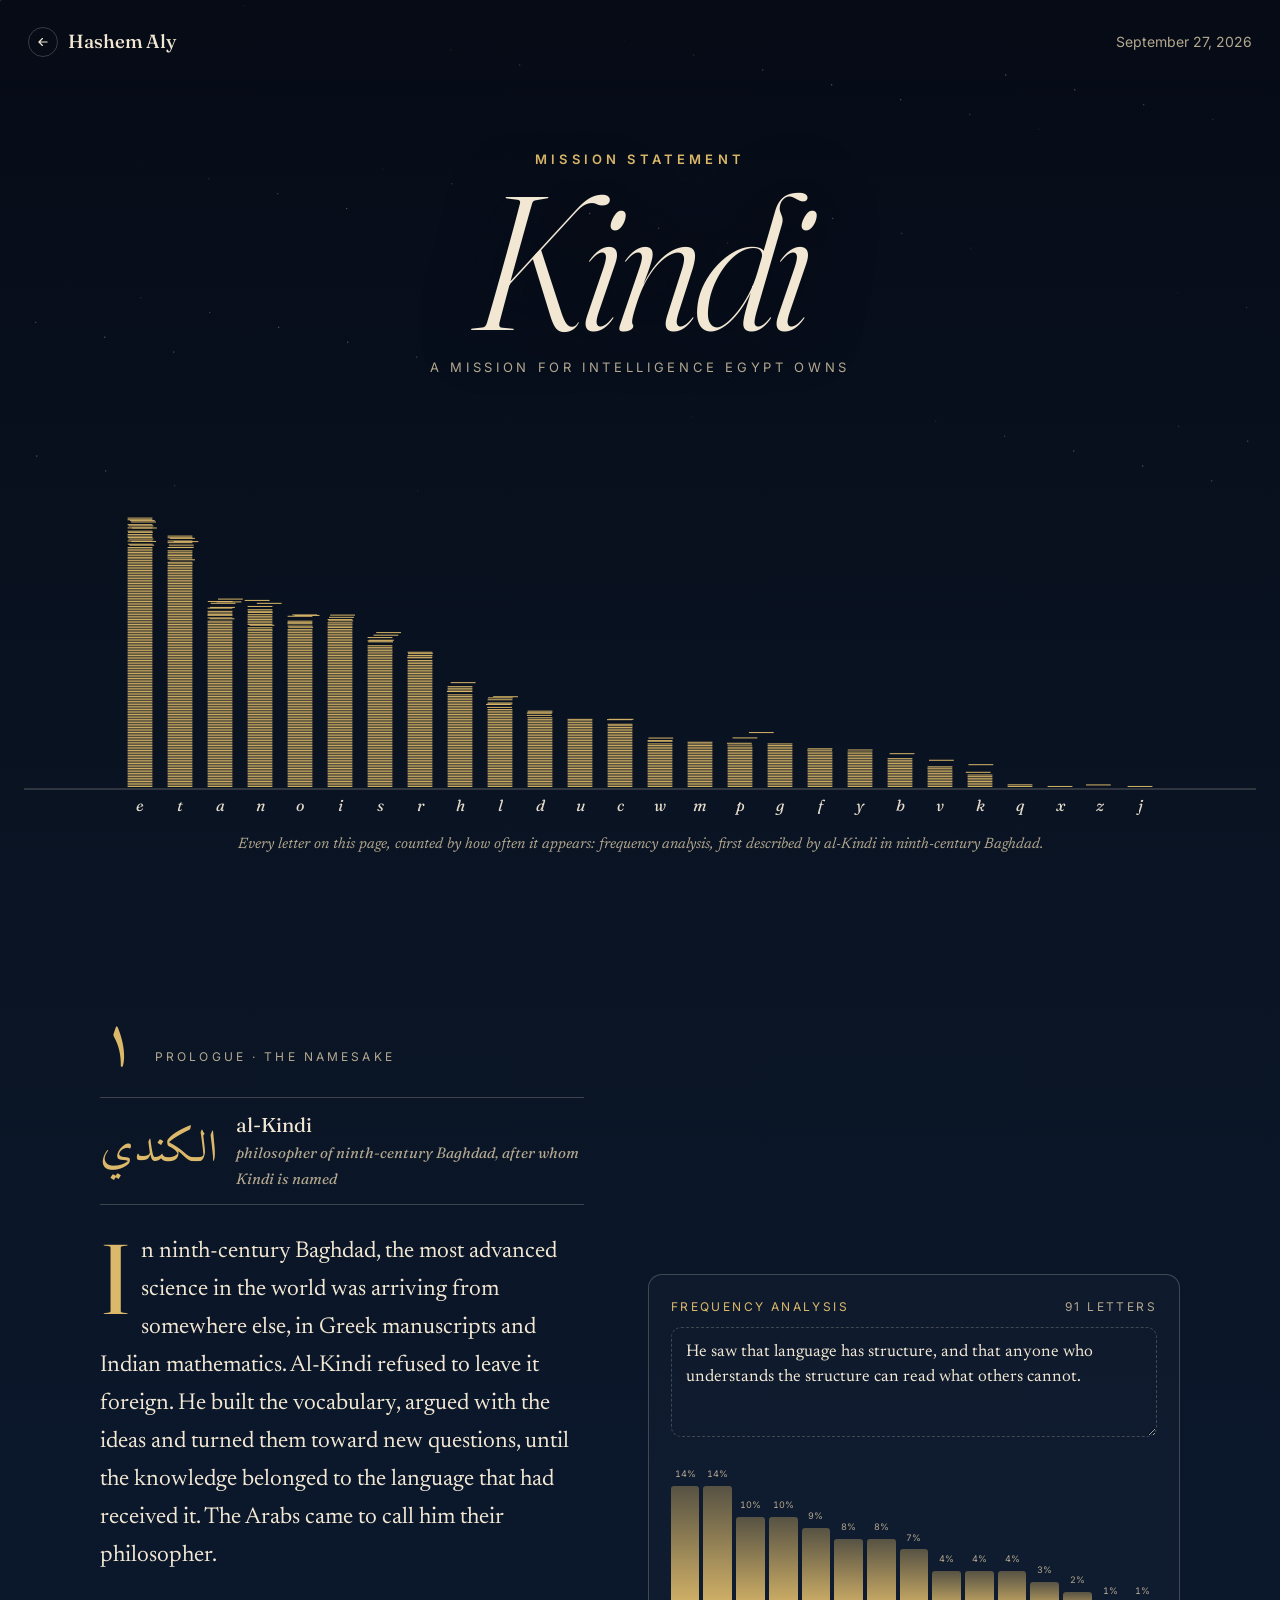
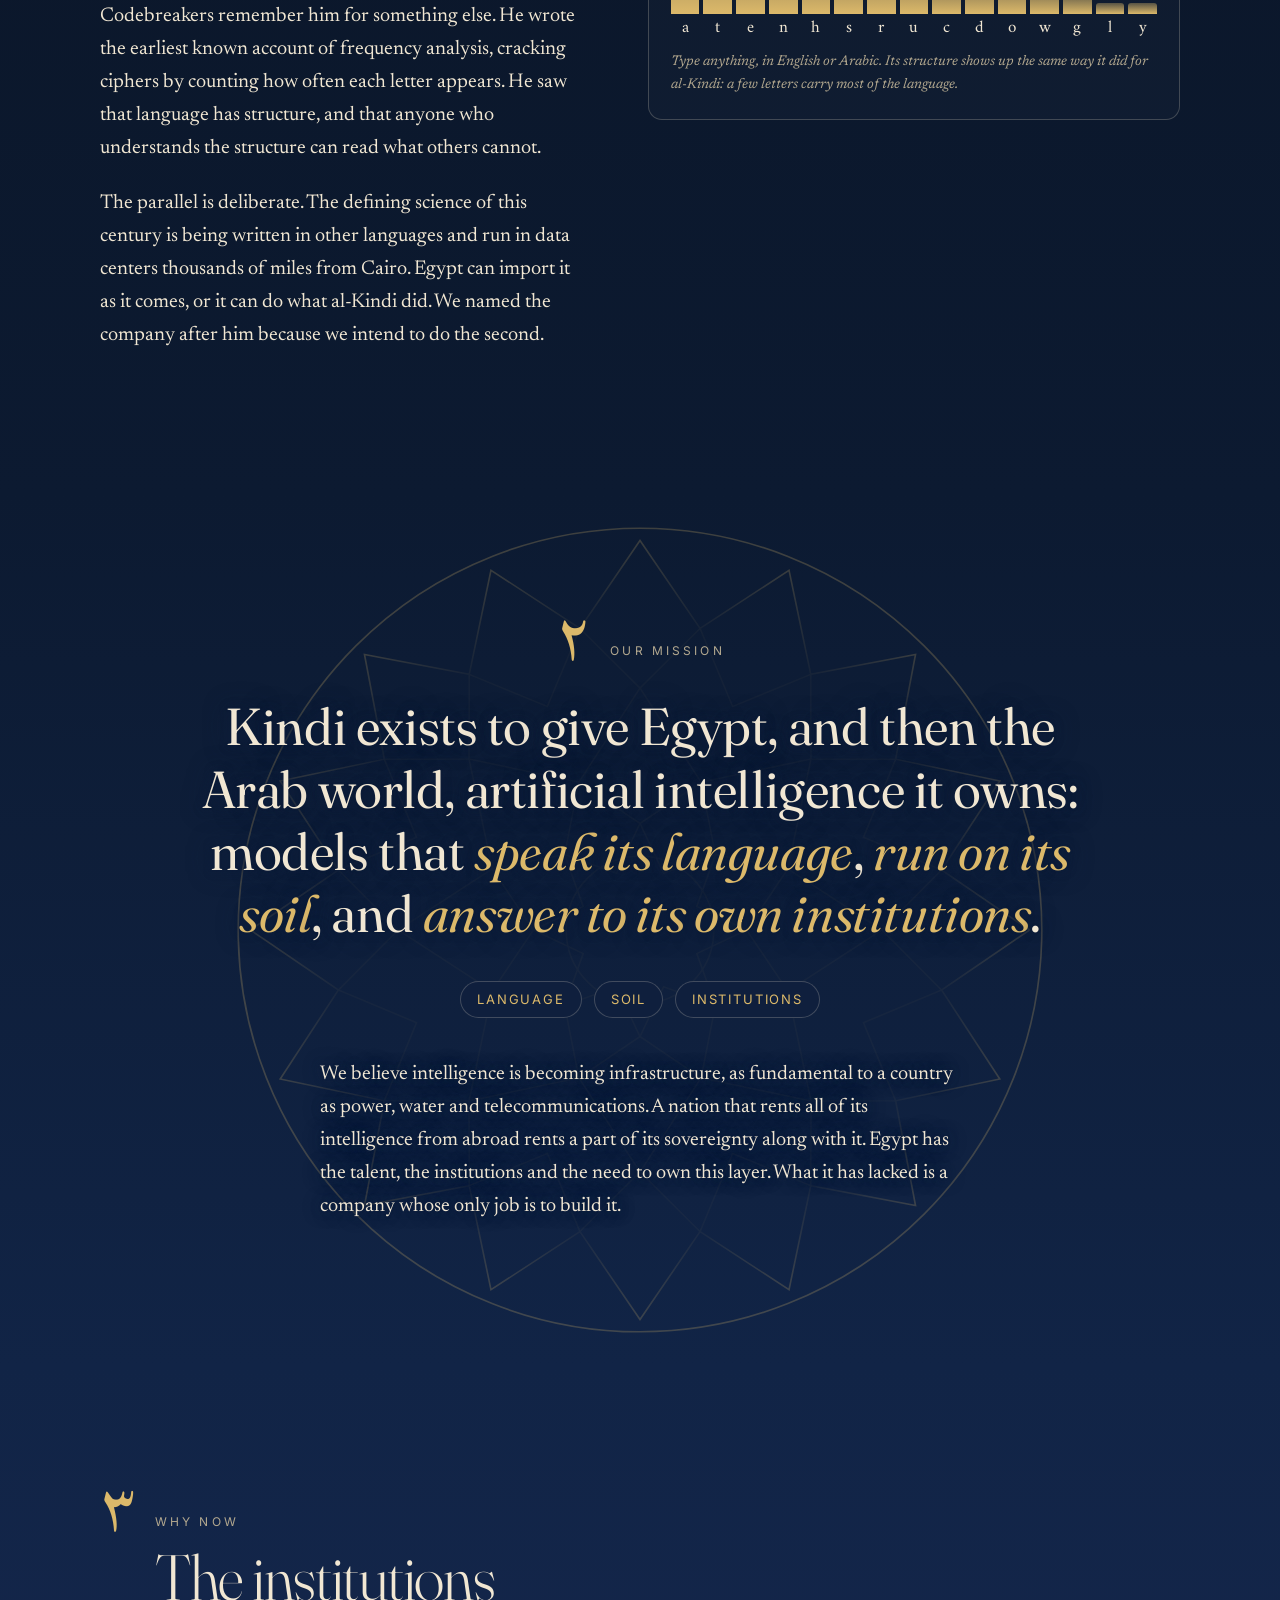
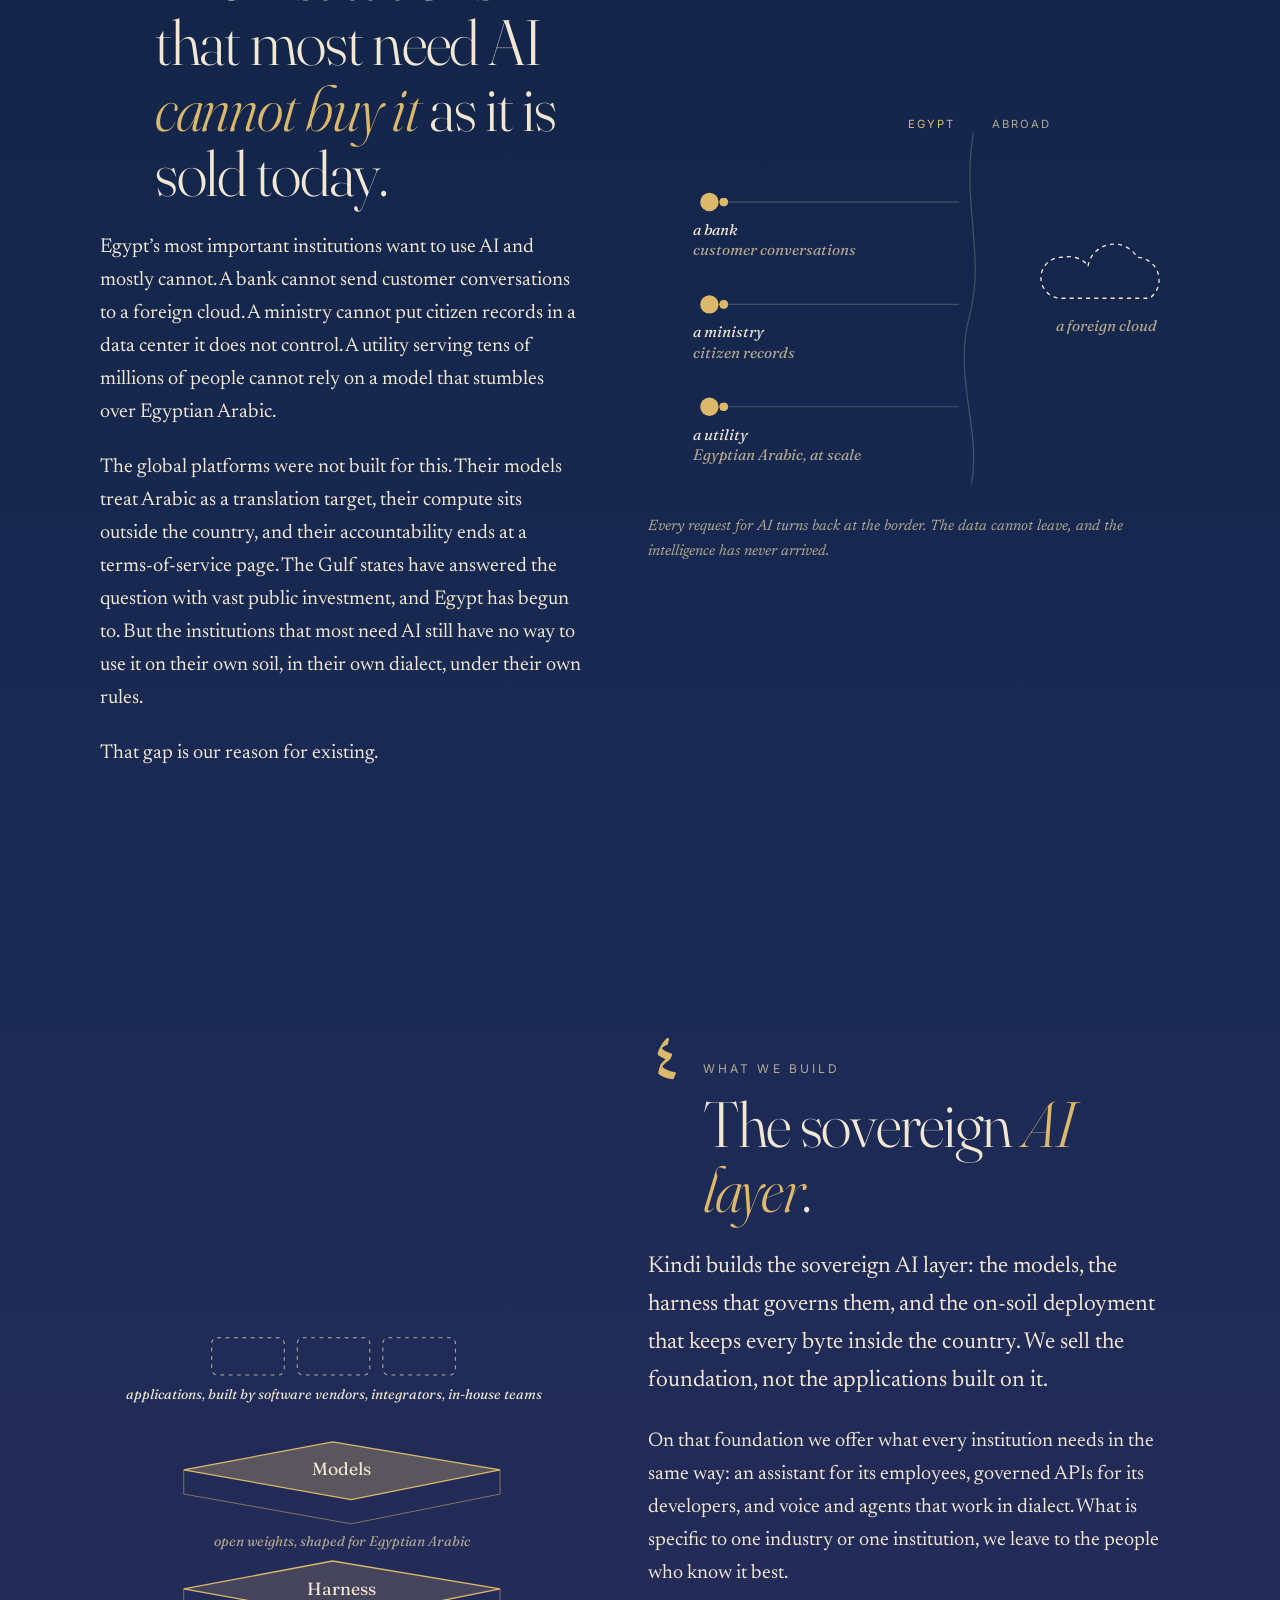
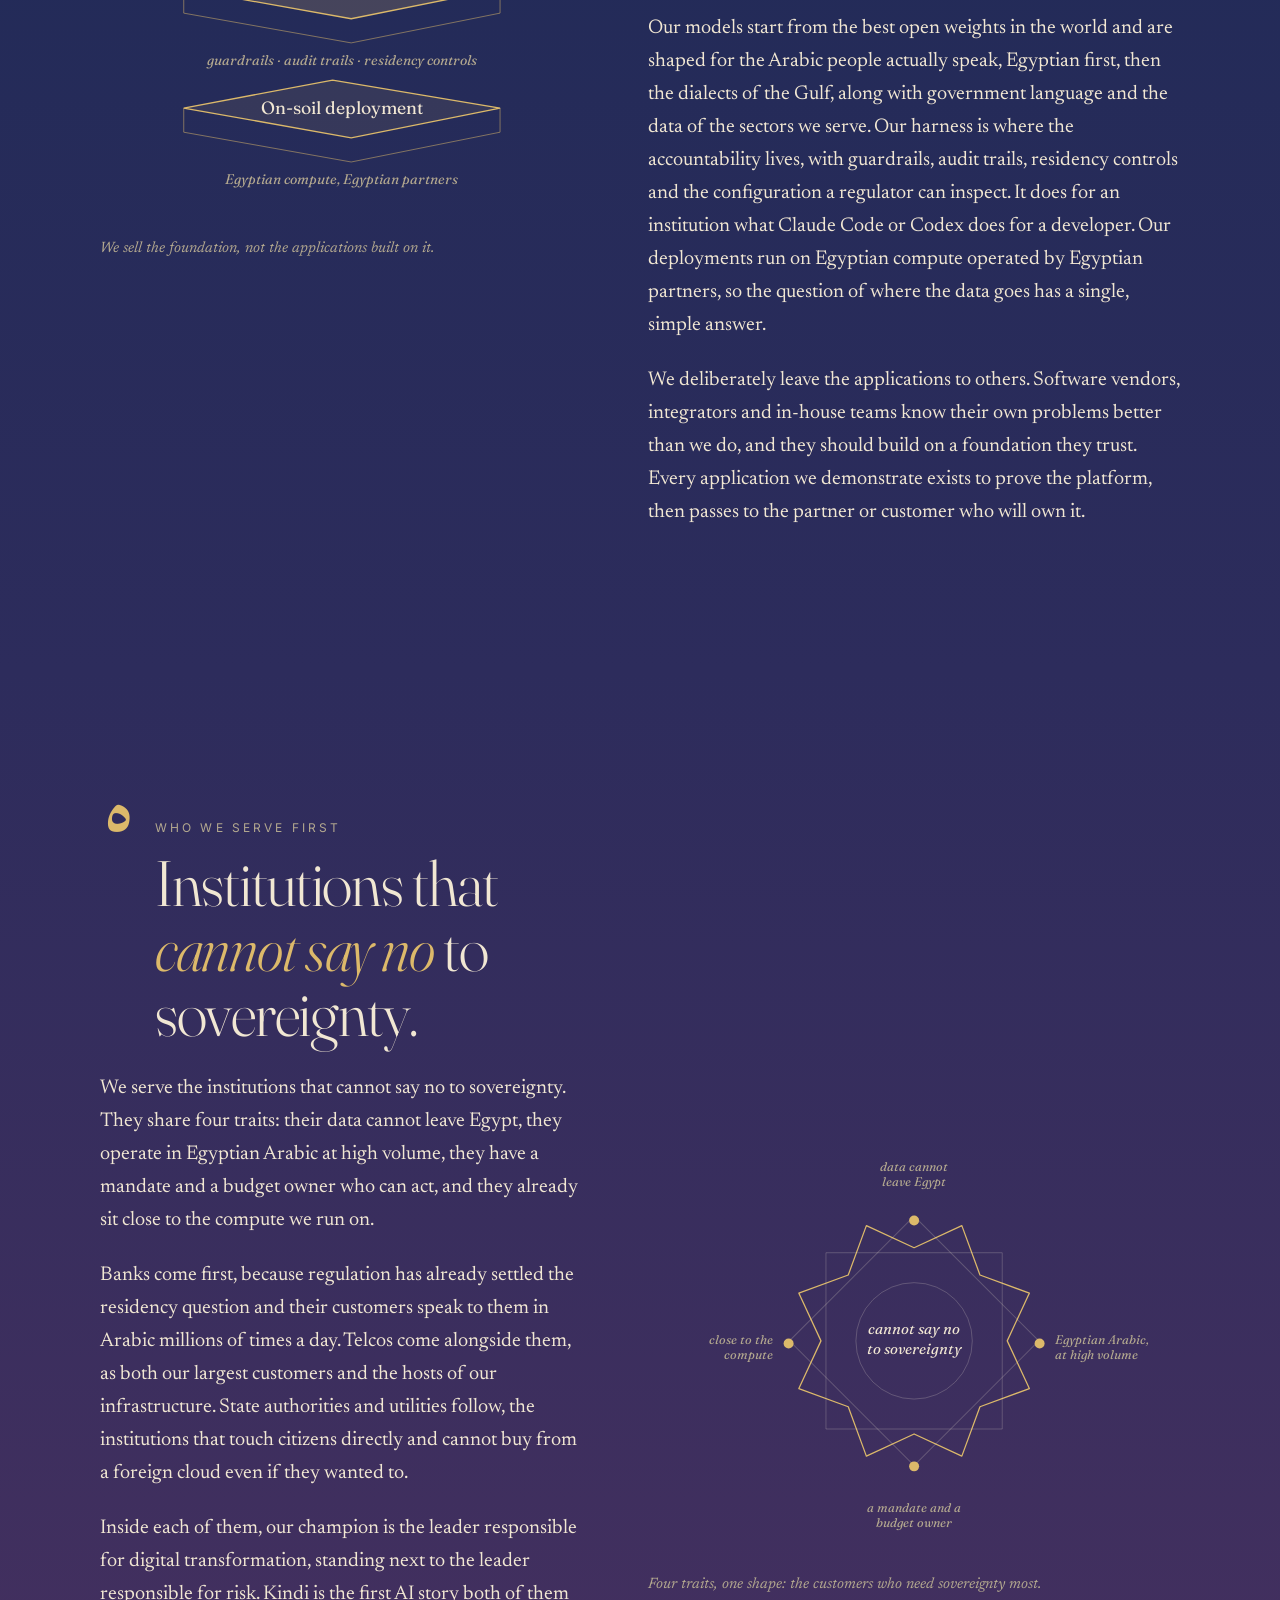
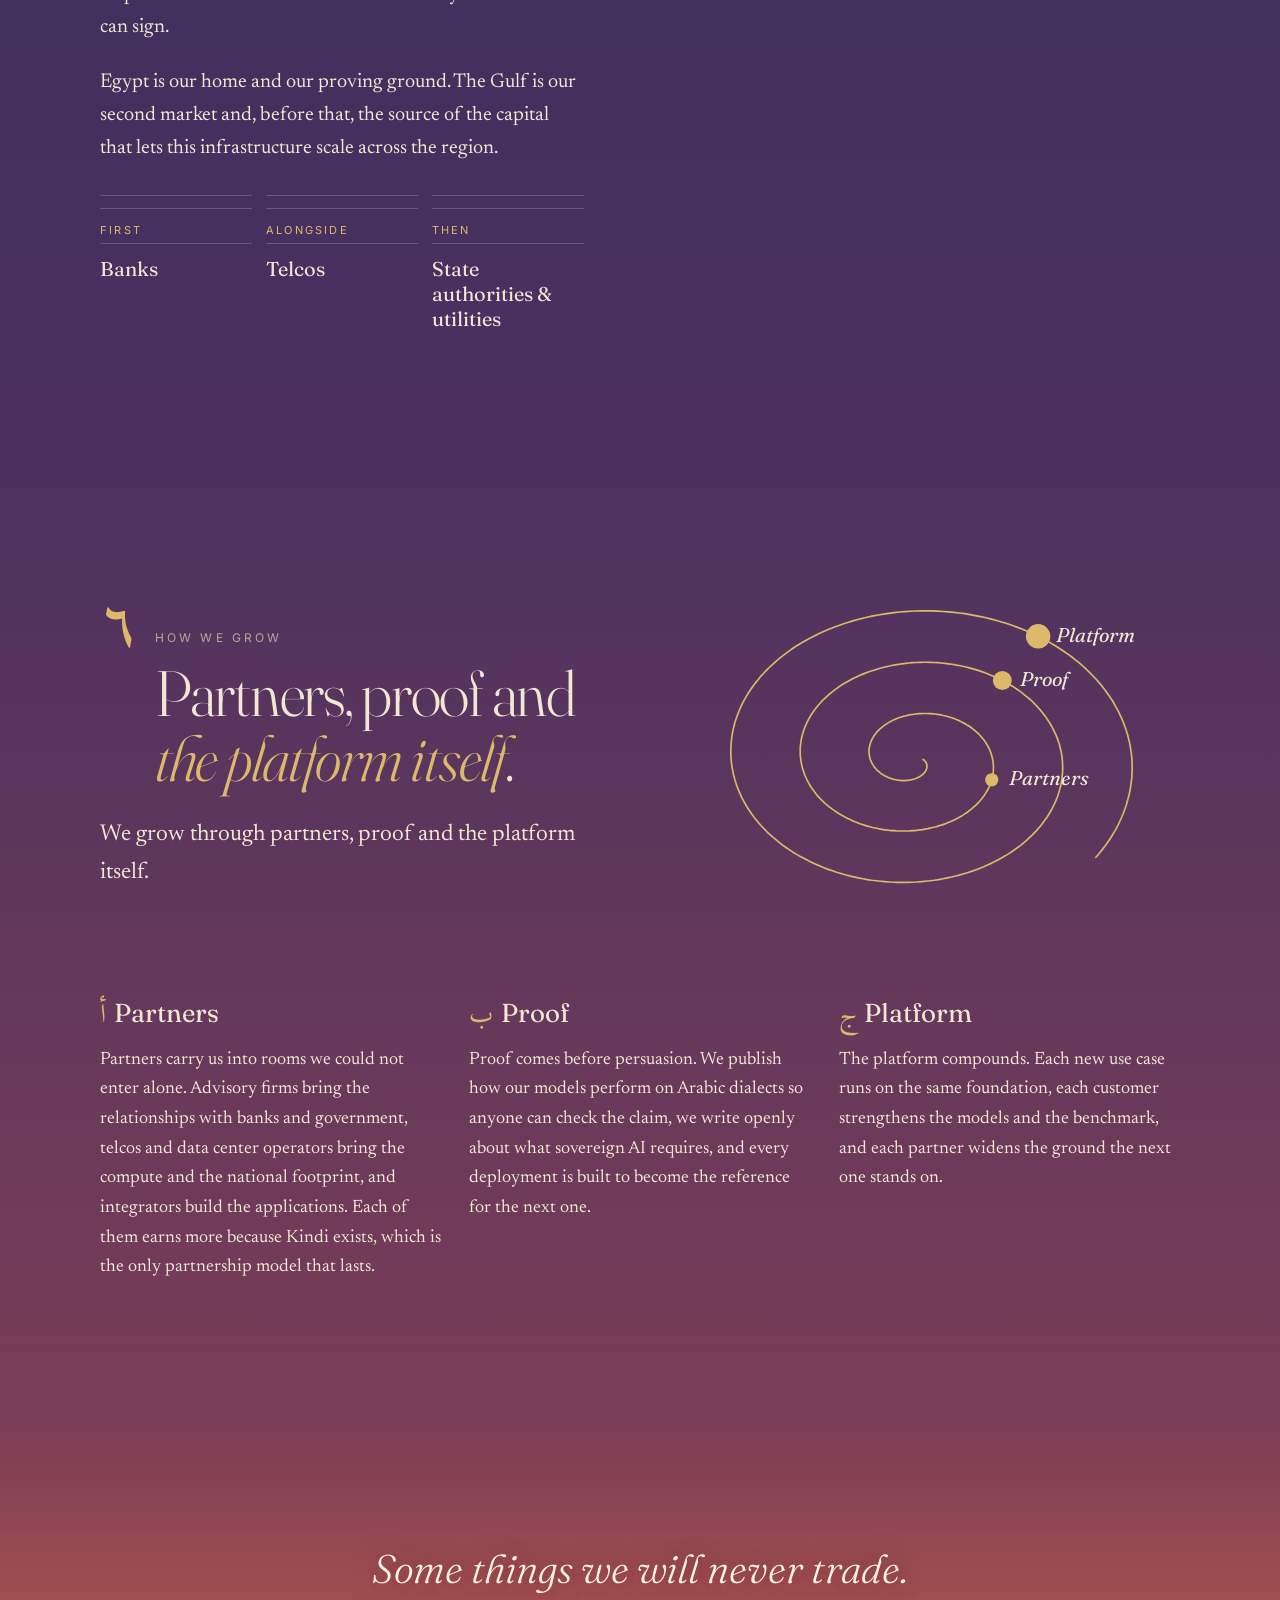
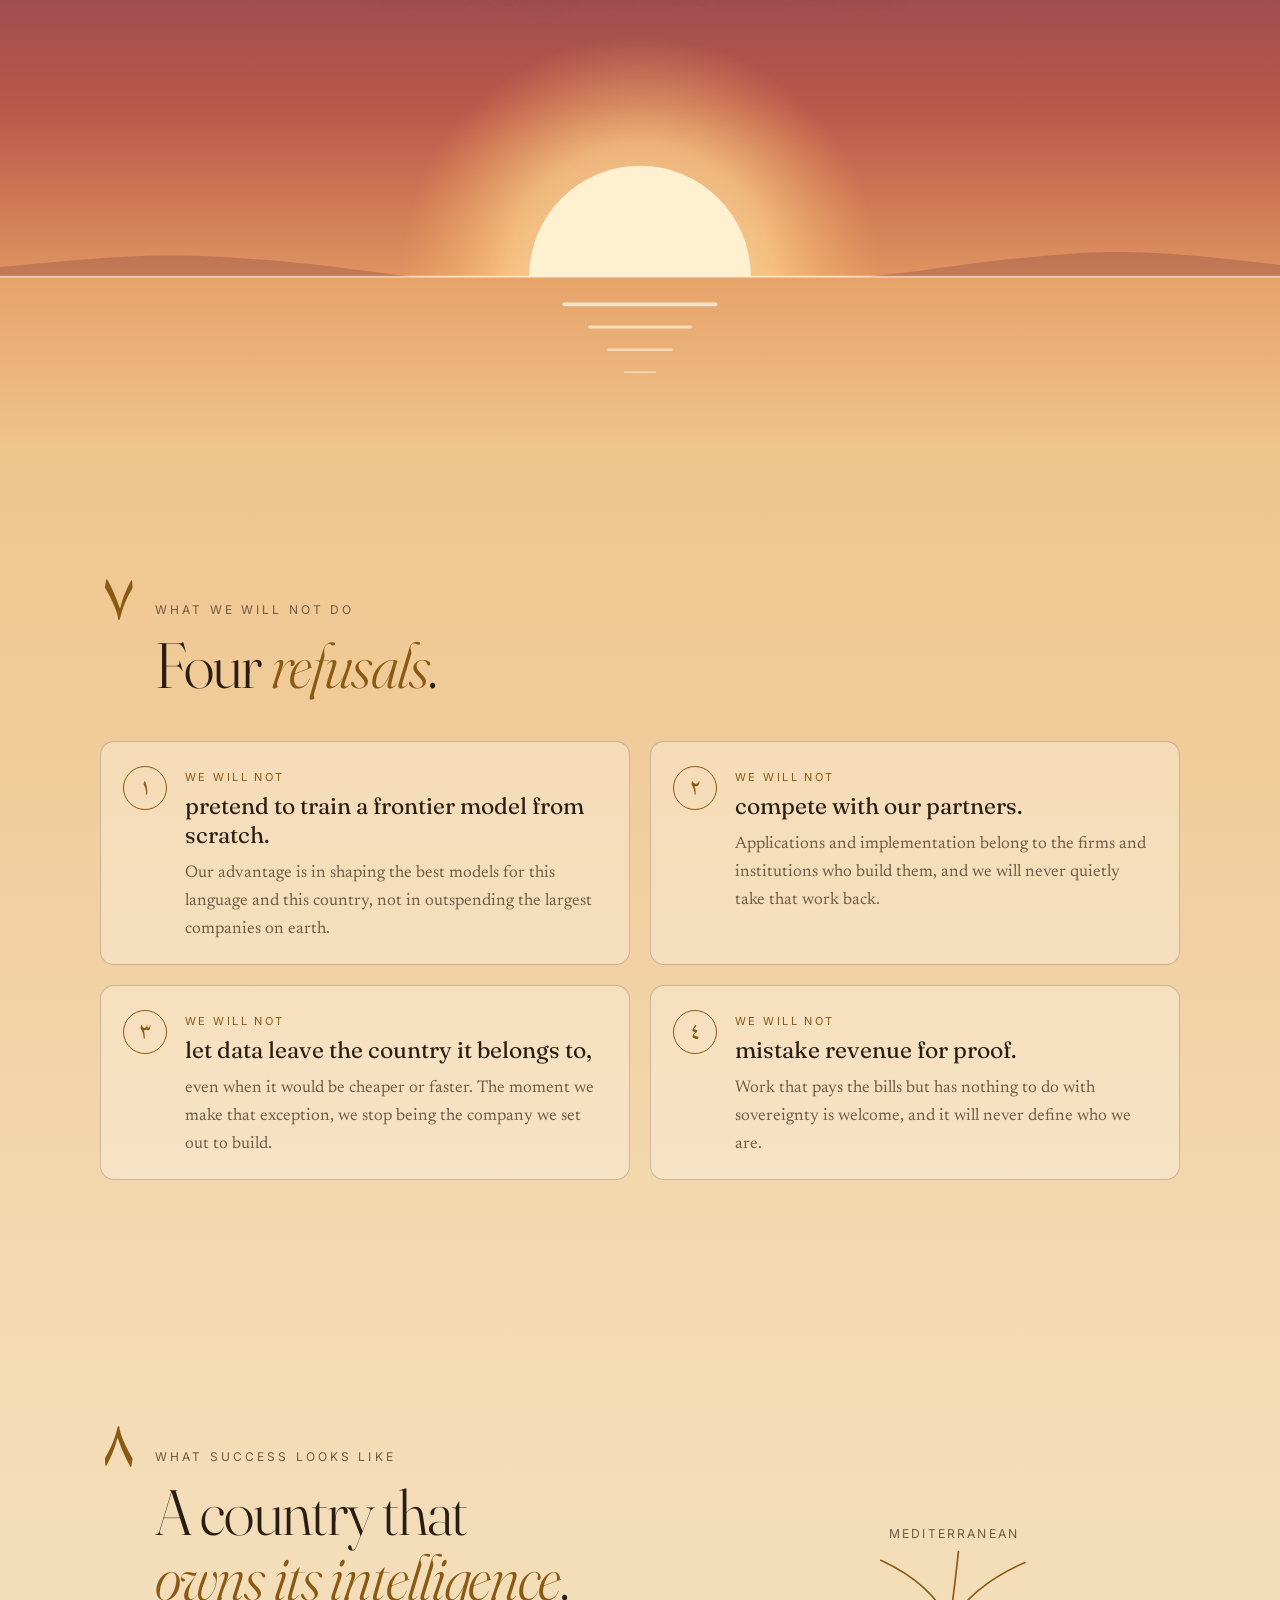
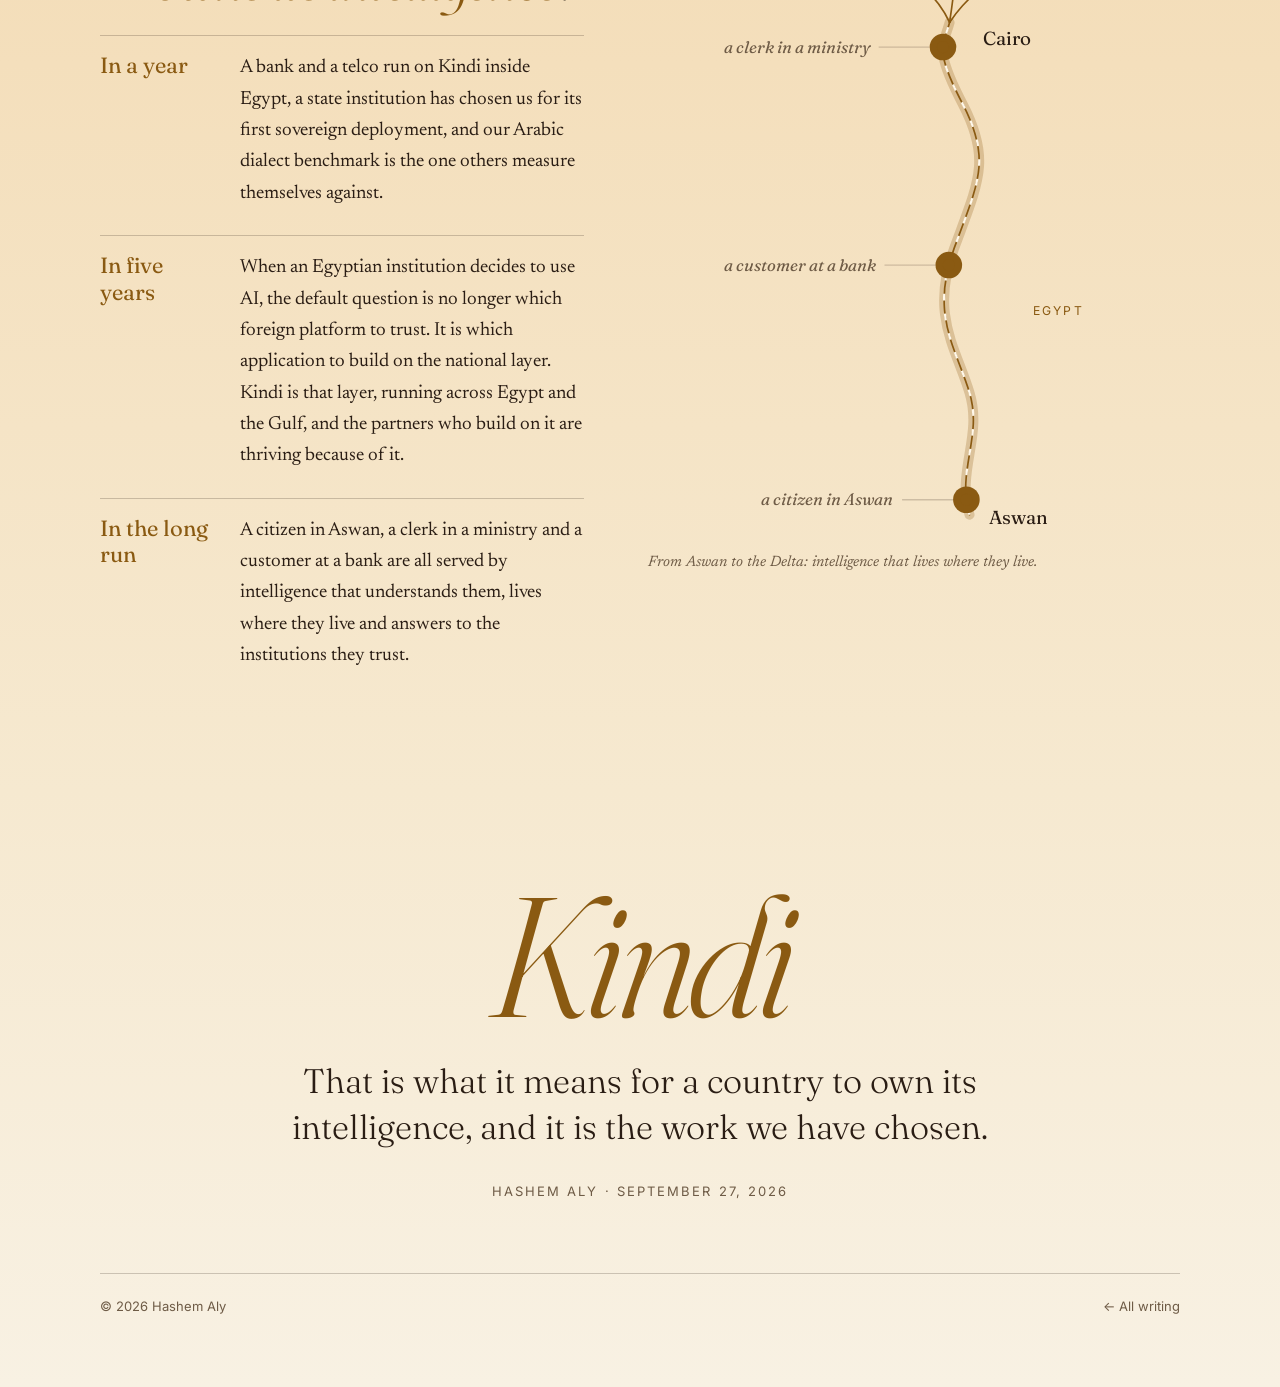
==== commit a68217d2: "Kindi mission: update copy on dialects, offering and builders Why now, What we build, How we grow an" ====
--- a/kindi/index.html
+++ b/kindi/index.html
@@ -335,7 +335,7 @@
     <div class="text">
       <div class="head rv"><span class="num">٣</span><div><span class="label">Why now</span><h2>The institutions that most need AI <em>cannot buy it</em> as it is sold today.</h2></div></div>
       <p class="rv">Egypt’s most important institutions want to use AI and mostly cannot. A bank cannot send customer conversations to a foreign cloud. A ministry cannot put citizen records in a data center it does not control. A utility serving tens of millions of people cannot rely on a model that stumbles over Egyptian Arabic.</p>
-      <p class="rv">The global platforms were not built for this. Their models treat Arabic as a translation target, their compute sits outside the country, and their accountability ends at a terms-of-service page. The Gulf states have answered the question for themselves with vast public investment. Egypt, the largest Arabic-speaking nation, still has no answer of its own.</p>
+      <p class="rv">The global platforms were not built for this. Their models treat Arabic as a translation target, their compute sits outside the country, and their accountability ends at a terms-of-service page. The Gulf states have answered the question with vast public investment, and Egypt has begun to. But the institutions that most need AI still have no way to use it on their own soil, in their own dialect, under their own rules.</p>
       <p class="rv">That gap is our reason for existing.</p>
     </div>
     <figure class="rv" data-fig>
@@ -360,14 +360,15 @@
     <div class="text">
       <div class="head rv"><span class="num">٤</span><div><span class="label">What we build</span><h2>The sovereign <em>AI layer</em>.</h2></div></div>
       <p class="rv lead">Kindi builds the sovereign AI layer: the models, the harness that governs them, and the on-soil deployment that keeps every byte inside the country. We sell the foundation, not the applications built on it.</p>
-      <p class="rv">Our models start from the best open weights in the world and are shaped for Egyptian Arabic, government language and the data of the sectors we serve. Our harness is where the accountability lives, with guardrails, audit trails, residency controls and the configuration a regulator can inspect. Our deployments run on Egyptian compute operated by Egyptian partners, so the question of where the data goes has a single, simple answer.</p>
-      <p class="rv">We deliberately leave the applications to others. Banks, integrators and public institutions know their own problems better than we do, and they should build on a foundation they trust. Every application we demonstrate exists to prove the platform, then passes to the partner or customer who will own it.</p>
+      <p class="rv">On that foundation we offer what every institution needs in the same way: an assistant for its employees, governed APIs for its developers, and voice and agents that work in dialect. What is specific to one industry or one institution, we leave to the people who know it best.</p>
+      <p class="rv">Our models start from the best open weights in the world and are shaped for the Arabic people actually speak, Egyptian first, then the dialects of the Gulf, along with government language and the data of the sectors we serve. Our harness is where the accountability lives, with guardrails, audit trails, residency controls and the configuration a regulator can inspect. It does for an institution what Claude Code or Codex does for a developer. Our deployments run on Egyptian compute operated by Egyptian partners, so the question of where the data goes has a single, simple answer.</p>
+      <p class="rv">We deliberately leave the applications to others. Software vendors, integrators and in-house teams know their own problems better than we do, and they should build on a foundation they trust. Every application we demonstrate exists to prove the platform, then passes to the partner or customer who will own it.</p>
     </div>
     <figure class="rv" data-fig>
       <svg class="dg" viewBox="0 0 520 540" role="img" aria-label="Three stacked layers: on-soil deployment at the base, the harness in the middle, models on top, with applications built by others floating above">
         <g class="apps">
           <rect x="120" y="18" width="78" height="40" rx="6"/><rect x="212" y="18" width="78" height="40" rx="6"/><rect x="304" y="18" width="78" height="40" rx="6"/>
-          <text x="251" y="84" text-anchor="middle" class="fg">applications, built by banks, integrators, institutions</text>
+          <text x="251" y="84" text-anchor="middle" class="fg">applications, built by software vendors, integrators, in-house teams</text>
         </g>
         <g id="strata"></g>
       </svg>
@@ -416,7 +417,7 @@
     </div>
     <div class="trio">
       <div class="rv"><h3><span>أ</span>Partners</h3><p>Partners carry us into rooms we could not enter alone. Advisory firms bring the relationships with banks and government, telcos and data center operators bring the compute and the national footprint, and integrators build the applications. Each of them earns more because Kindi exists, which is the only partnership model that lasts.</p></div>
-      <div class="rv"><h3><span>ب</span>Proof</h3><p>Proof comes before persuasion. We publish how our models perform on Egyptian Arabic so anyone can check the claim, we write openly about what sovereign AI requires, and every deployment is built to become the reference for the next one.</p></div>
+      <div class="rv"><h3><span>ب</span>Proof</h3><p>Proof comes before persuasion. We publish how our models perform on Arabic dialects so anyone can check the claim, we write openly about what sovereign AI requires, and every deployment is built to become the reference for the next one.</p></div>
       <div class="rv"><h3><span>ج</span>Platform</h3><p>The platform compounds. Each new use case runs on the same foundation, each customer strengthens the models and the benchmark, and each partner widens the ground the next one stands on.</p></div>
     </div>
   </div>
@@ -463,7 +464,7 @@
     <div>
       <div class="head rv"><span class="num">٨</span><div><span class="label">What success looks like</span><h2>A country that <em>owns its intelligence</em>.</h2></div></div>
       <div class="horizons">
-        <div class="hz rv"><div class="k">In a year</div><p>A bank and a telco run on Kindi inside Egypt, a state institution has chosen us for its first sovereign deployment, and our Arabic benchmark is the one others measure themselves against.</p></div>
+        <div class="hz rv"><div class="k">In a year</div><p>A bank and a telco run on Kindi inside Egypt, a state institution has chosen us for its first sovereign deployment, and our Arabic dialect benchmark is the one others measure themselves against.</p></div>
         <div class="hz rv"><div class="k">In five years</div><p>When an Egyptian institution decides to use AI, the default question is no longer which foreign platform to trust. It is which application to build on the national layer. Kindi is that layer, running across Egypt and the Gulf, and the partners who build on it are thriving because of it.</p></div>
         <div class="hz rv"><div class="k">In the long run</div><p>A citizen in Aswan, a clerk in a ministry and a customer at a bank are all served by intelligence that understands them, lives where they live and answers to the institutions they trust.</p></div>
       </div>
